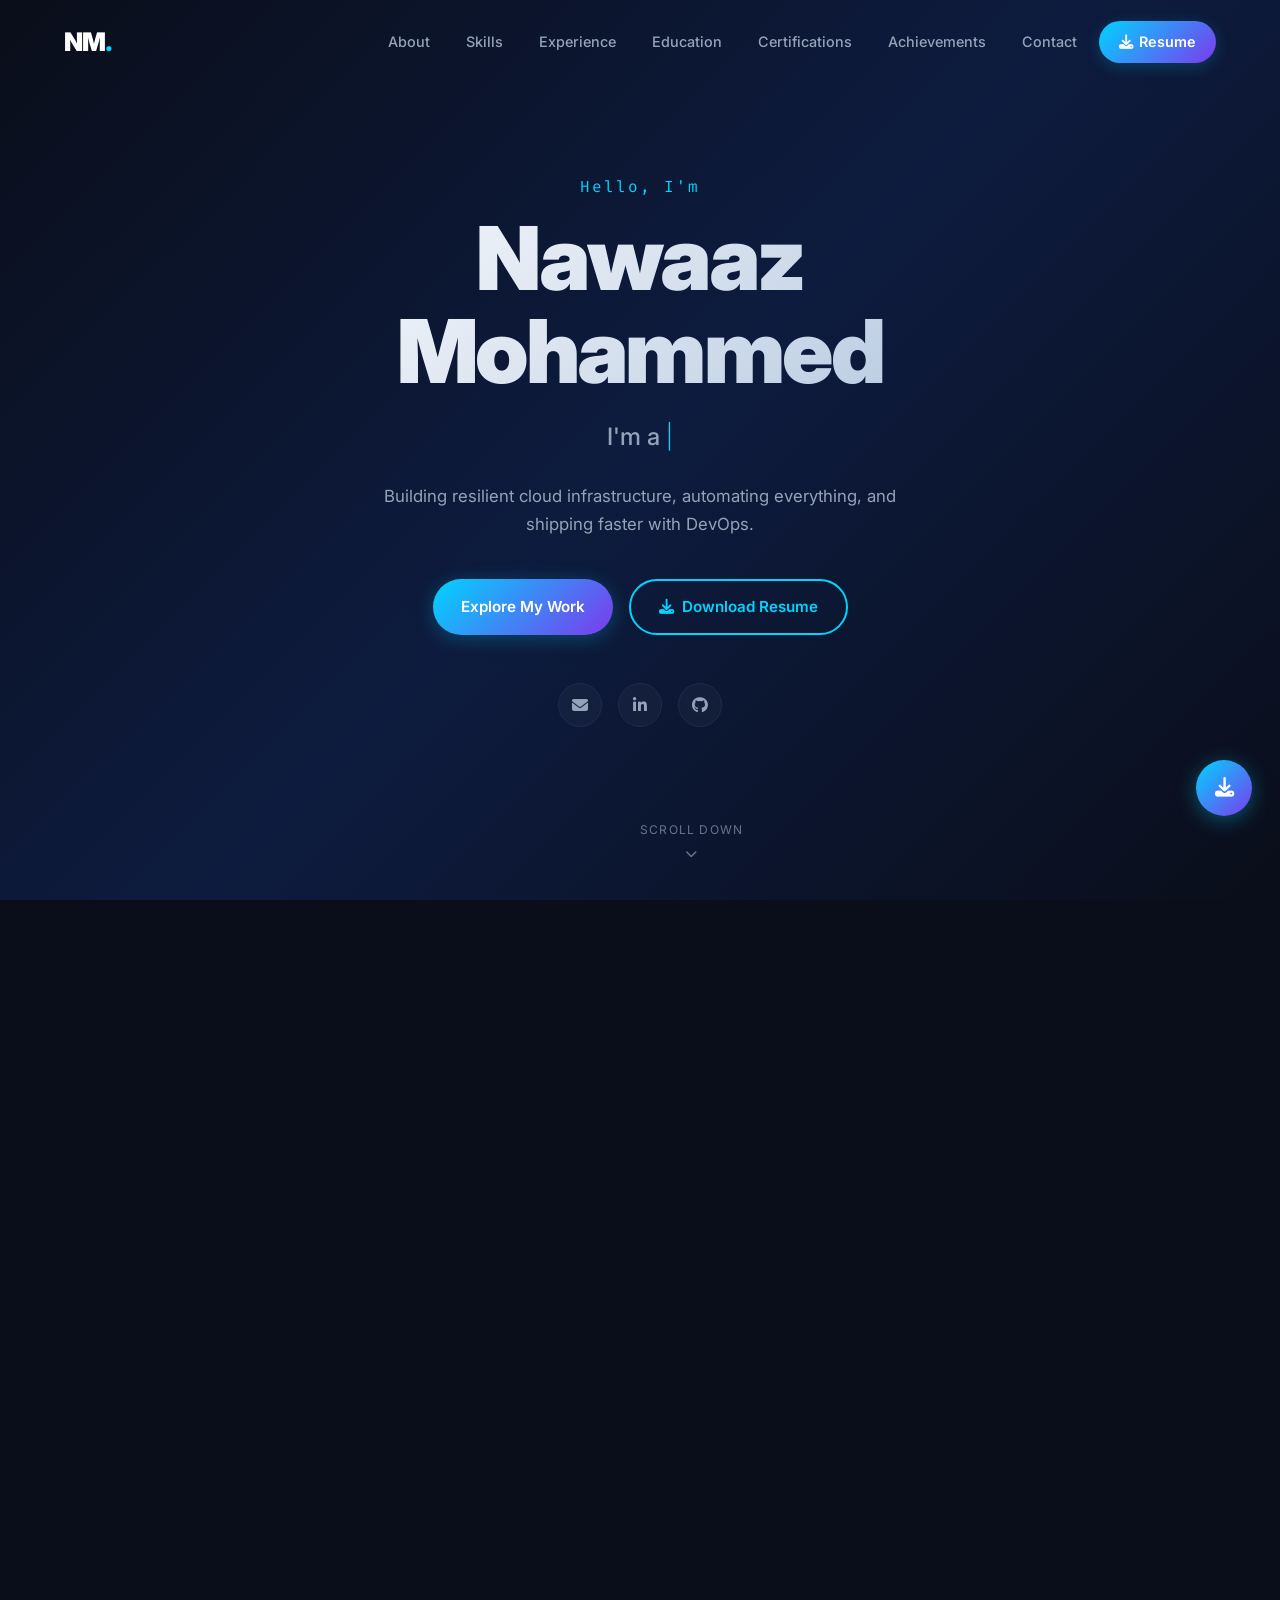
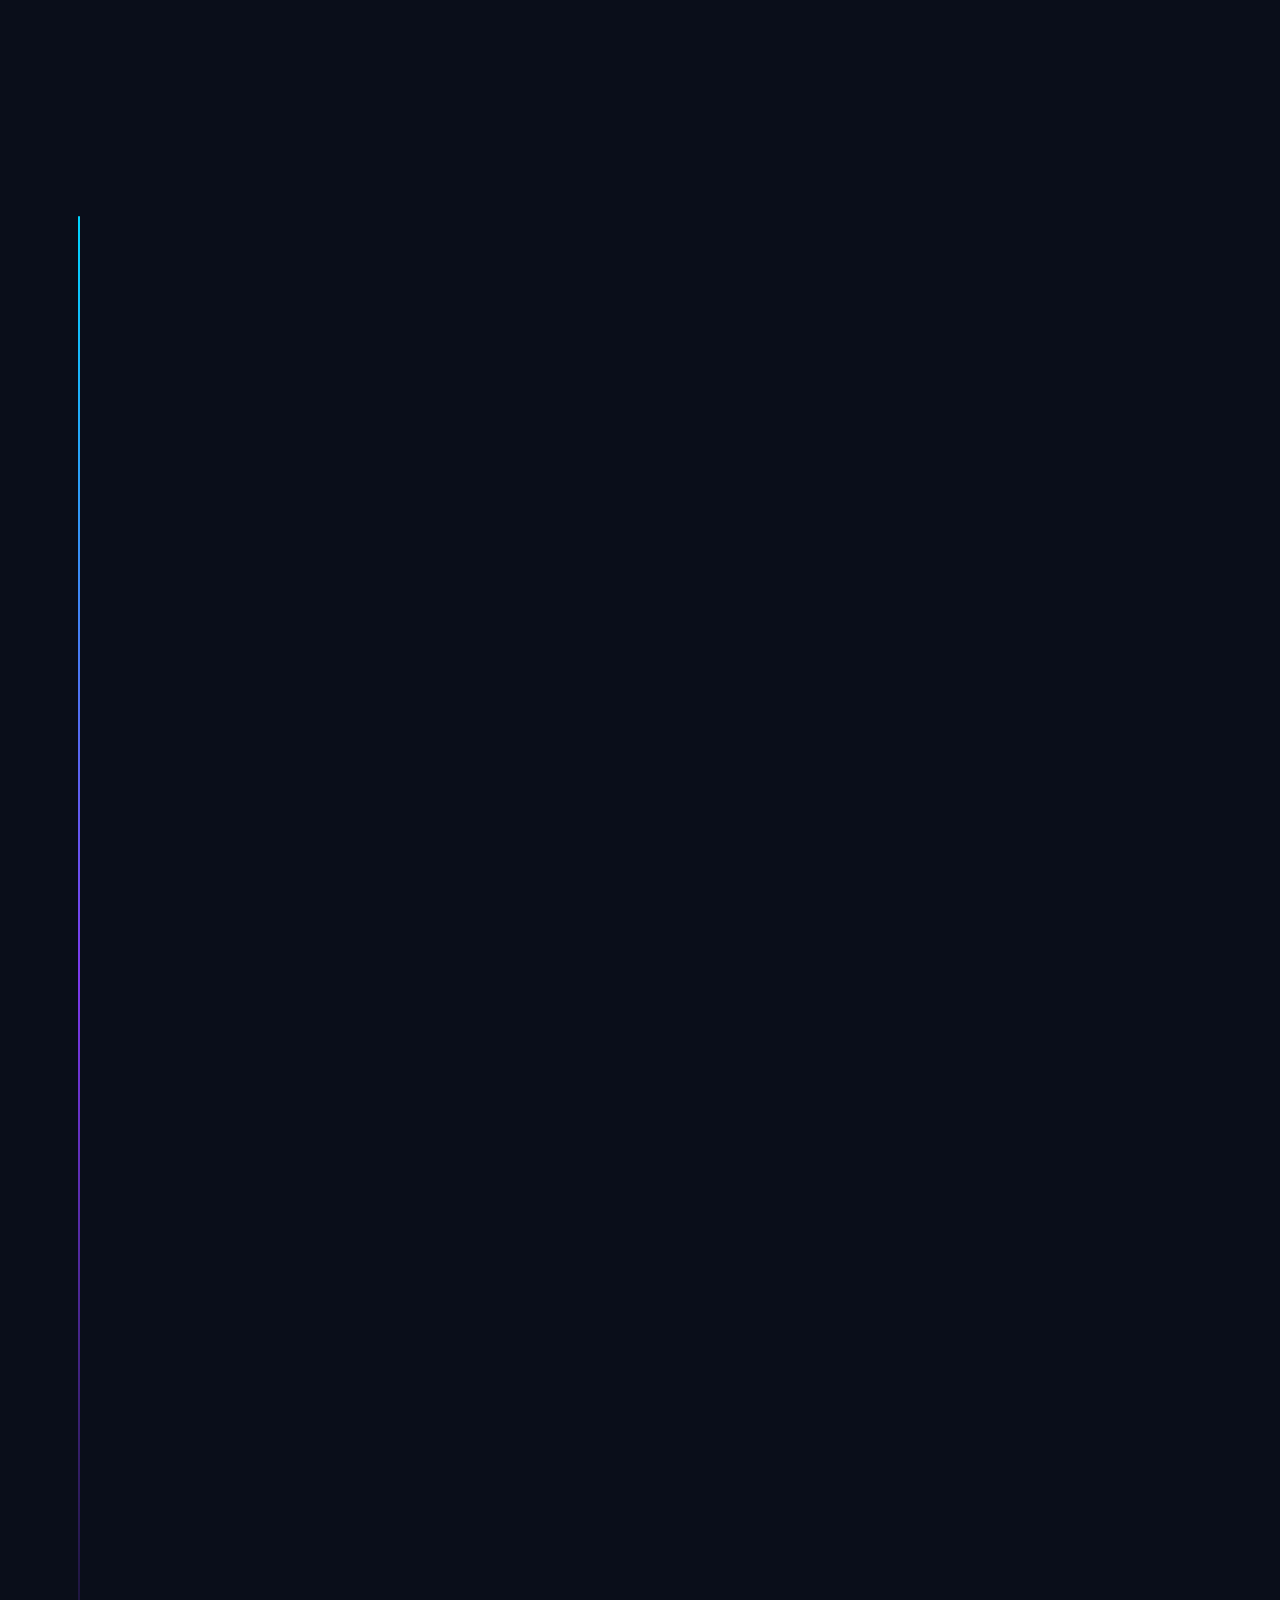
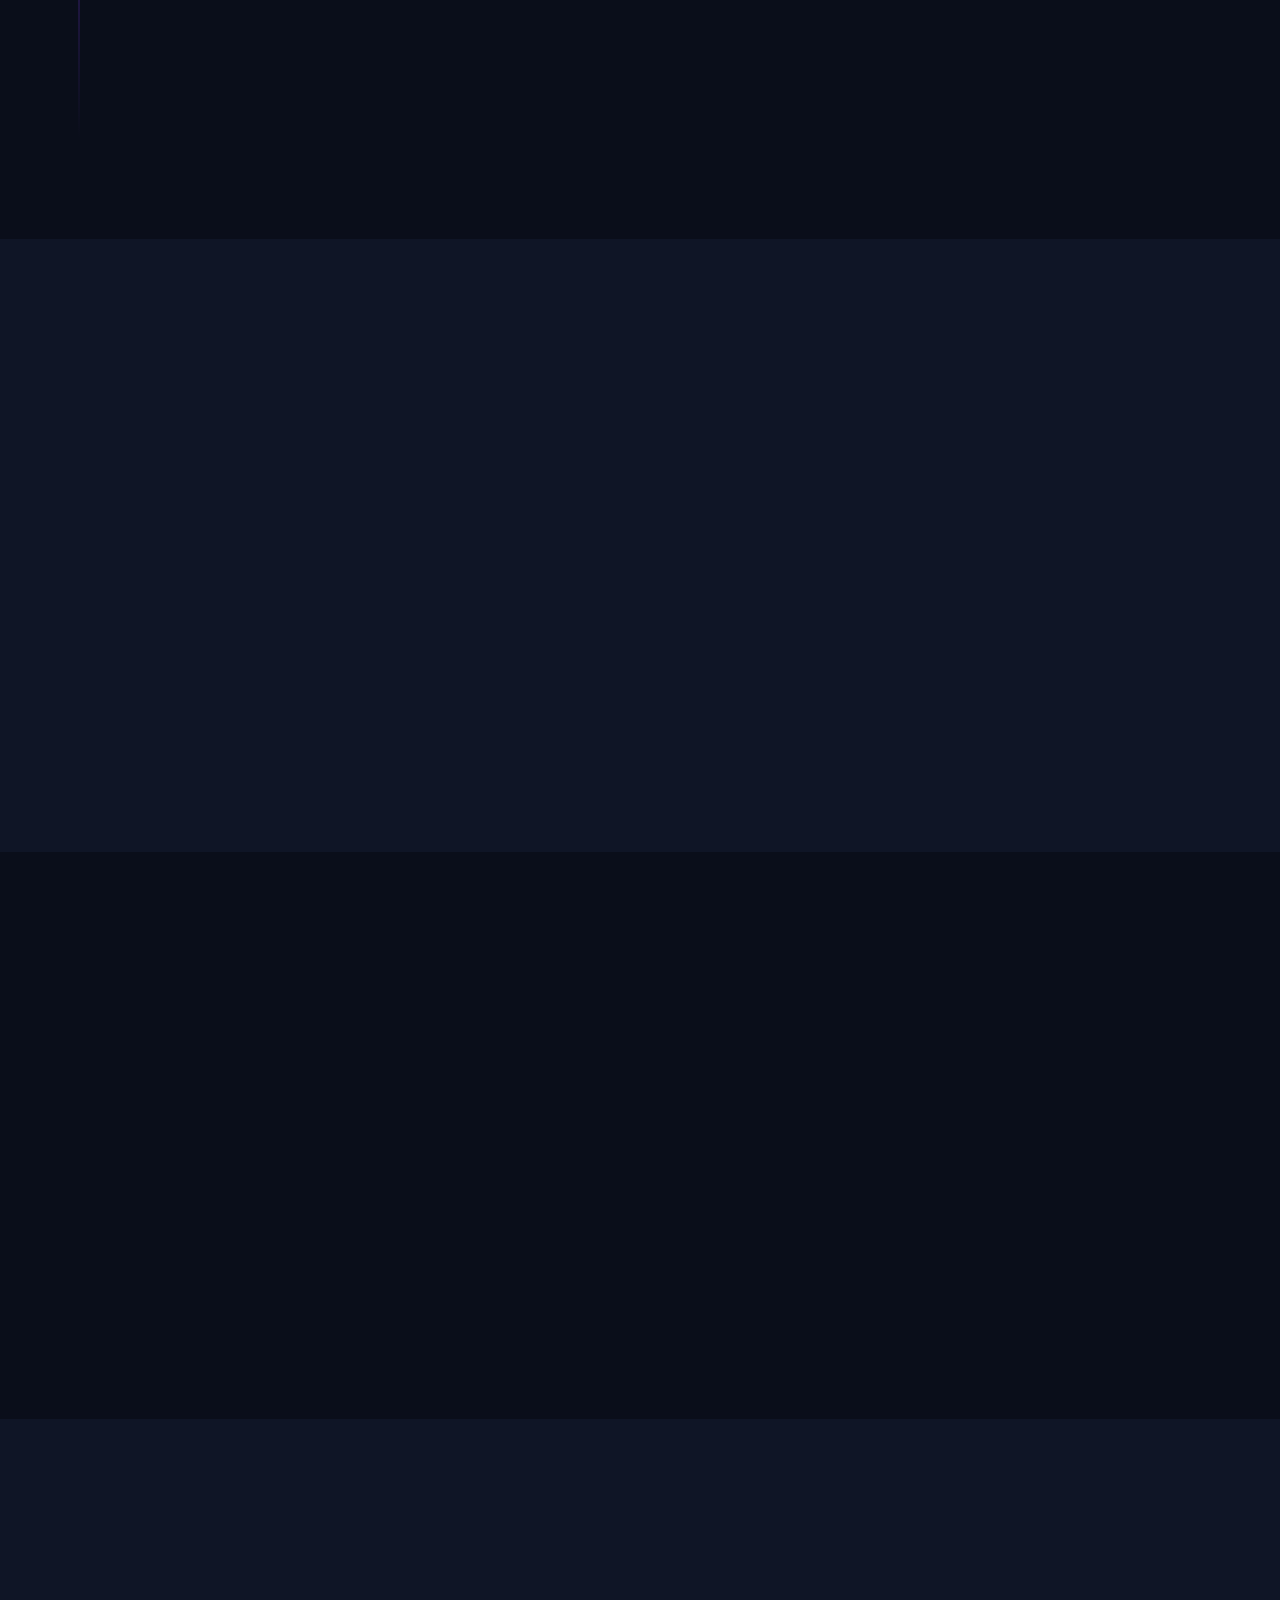
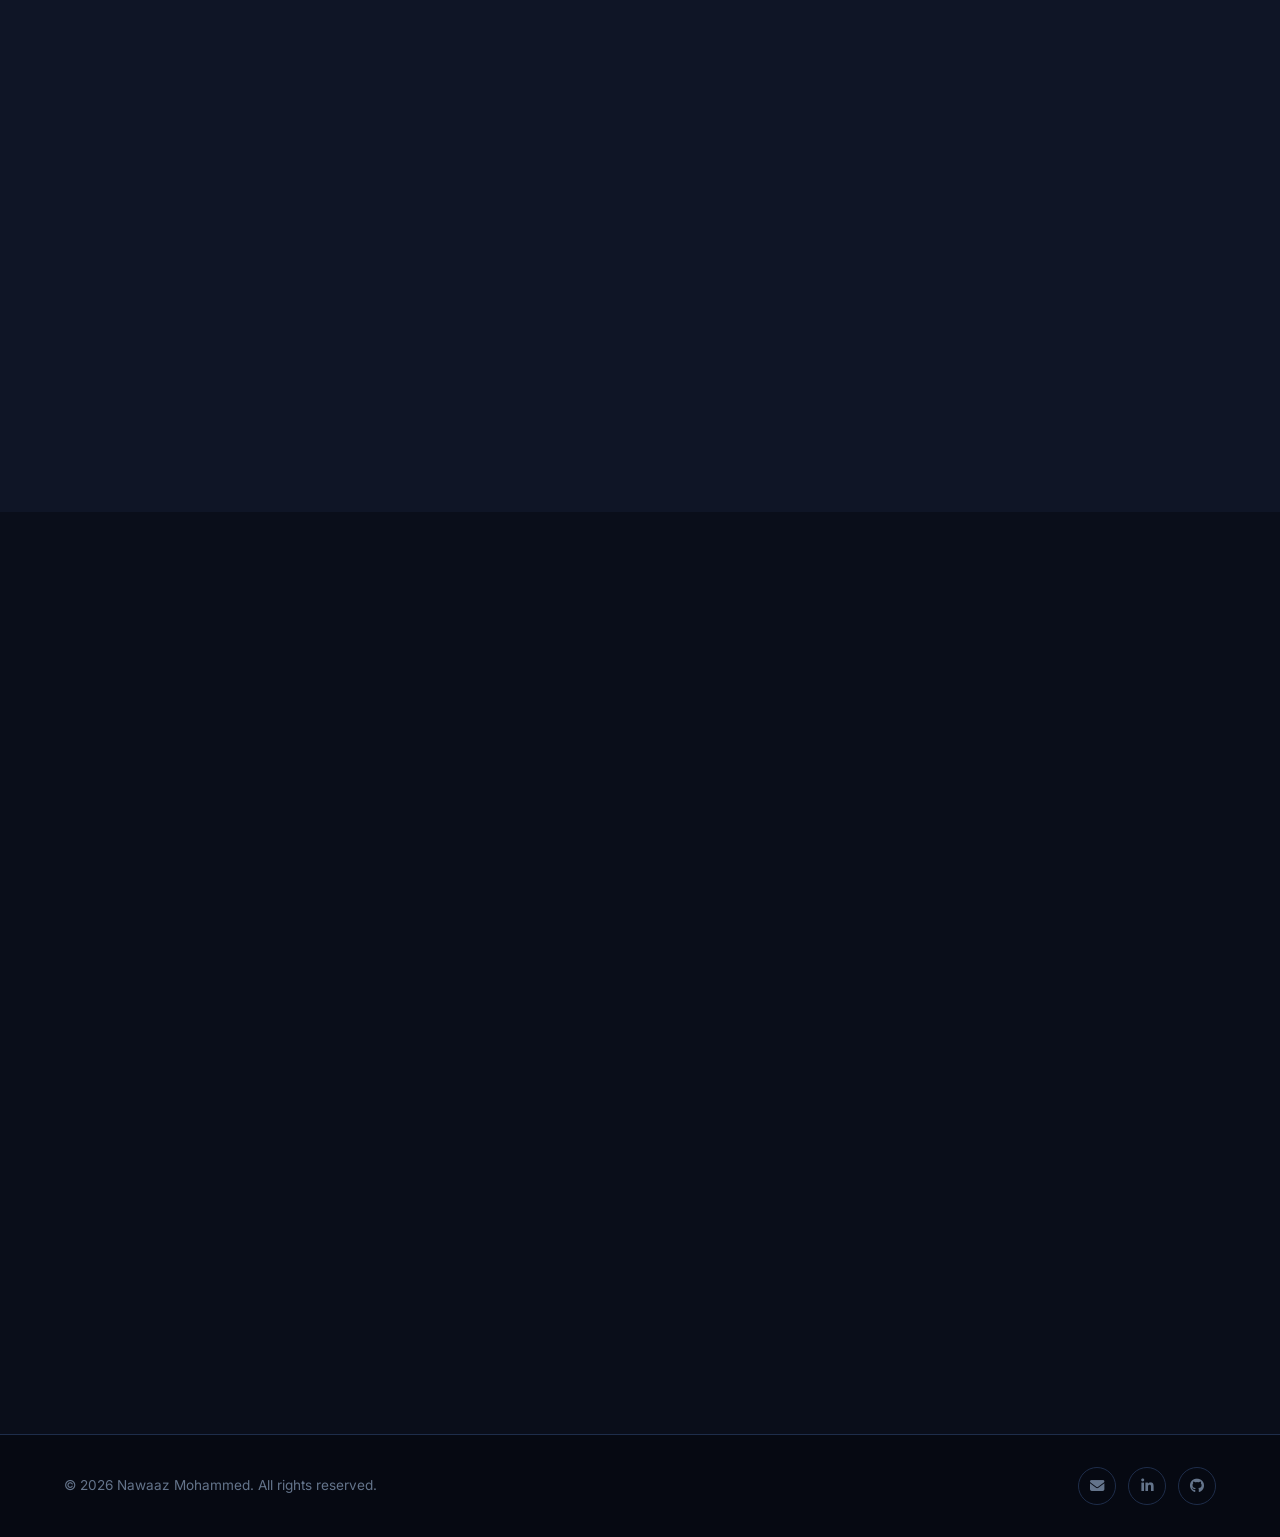
==== index.html @ 6c9357fa "Added feature" ====
<!DOCTYPE html>
<html lang="en">
<head>
  <meta charset="UTF-8" />
  <meta name="viewport" content="width=device-width, initial-scale=1.0" />
  <title>Nawaaz Mohammed | DevOps Engineer</title>
  <meta name="description" content="Nawaaz Mohammed – DevOps Engineer with 4+ years of experience in AWS, Terraform, CI/CD, Kubernetes, and cloud migrations." />
  <meta name="theme-color" content="#0a0e1a" />
  <meta property="og:title" content="Nawaaz Mohammed | DevOps Engineer" />
  <meta property="og:description" content="DevOps Engineer with 4+ years of experience in AWS, Terraform, CI/CD, Kubernetes, and cloud migrations." />
  <meta property="og:image" content="profile-pic.jpg" />
  <meta property="og:type" content="website" />
  <meta name="twitter:card" content="summary_large_image" />
  <meta name="twitter:title" content="Nawaaz Mohammed | DevOps Engineer" />
  <meta name="twitter:description" content="DevOps Engineer with 4+ years of experience in AWS, Terraform, CI/CD, Kubernetes, and cloud migrations." />
  <link rel="icon" type="image/svg+xml" href="data:image/svg+xml,%3Csvg xmlns='http://www.w3.org/2000/svg' viewBox='0 0 100 100'%3E%3Crect width='100' height='100' rx='20' fill='%230a0e1a'/%3E%3Ctext y='72' x='50' font-size='50' text-anchor='middle' font-family='Inter,system-ui,sans-serif' font-weight='900' fill='%2300d4ff'%3ENM%3C/text%3E%3C/svg%3E" />
  <link rel="stylesheet" href="css/style.css" />
  <link rel="preconnect" href="https://fonts.googleapis.com" />
  <link rel="preconnect" href="https://fonts.gstatic.com" crossorigin />
  <link href="https://fonts.googleapis.com/css2?family=Inter:wght@300;400;500;600;700;800;900&family=Fira+Code:wght@400;500&display=swap" rel="stylesheet" />
  <link rel="stylesheet" href="https://cdnjs.cloudflare.com/ajax/libs/font-awesome/6.5.0/css/all.min.css" media="print" onload="this.media='all'" />
  <noscript><link rel="stylesheet" href="https://cdnjs.cloudflare.com/ajax/libs/font-awesome/6.5.0/css/all.min.css" /></noscript>
</head>
<body>

  <!-- ========== NAVBAR ========== -->
  <nav id="navbar">
    <div class="nav-container">
      <a href="#hero" class="nav-logo">NM<span class="dot">.</span></a>
      <ul class="nav-links" id="navLinks">
        <li><a href="#about">About</a></li>
        <li><a href="#skills">Skills</a></li>
        <li><a href="#experience">Experience</a></li>
        <li><a href="#education">Education</a></li>
        <li><a href="#certifications">Certifications</a></li>
        <li><a href="#achievements">Achievements</a></li>
        <li><a href="#contact">Contact</a></li>
        <li>
          <a href="Nawaaz_Mohammed_resume.pdf" download class="btn-download-nav">
            <i class="fas fa-download"></i> Resume
          </a>
        </li>
      </ul>
      <button class="hamburger" id="hamburger" aria-label="Toggle menu">
        <span></span><span></span><span></span>
      </button>
    </div>
  </nav>

  <!-- ========== HERO ========== -->
  <section id="hero">
    <canvas id="particleCanvas"></canvas>
    <div class="hero-content">
      <p class="hero-greeting">Hello, I'm</p>
      <h1 class="hero-name">Nawaaz Mohammed</h1>
      <div class="hero-title-wrap">
        <span class="hero-title-static">I'm a </span>
        <span class="hero-typed" id="typedText"></span>
        <span class="cursor">|</span>
      </div>
      <p class="hero-tagline">
        Building resilient cloud infrastructure, automating everything, and shipping faster with DevOps.
      </p>
      <div class="hero-cta">
        <a href="#about" class="btn-primary">Explore My Work</a>
        <a href="Nawaaz_Mohammed_resume.pdf" download class="btn-secondary">
          <i class="fas fa-download"></i> Download Resume
        </a>
      </div>
      <div class="hero-socials">
        <a href="mailto:md.nawaaz0786@gmail.com" aria-label="Email"><i class="fas fa-envelope"></i></a>
        <a href="https://www.linkedin.com/in/nawaaz-mohammed-b3844614a" target="_blank" rel="noopener noreferrer" aria-label="LinkedIn"><i class="fab fa-linkedin-in"></i></a>
        <a href="https://github.com/mohammednawaaz" target="_blank" rel="noopener noreferrer" aria-label="GitHub"><i class="fab fa-github"></i></a>
      </div>
    </div>
    <div class="hero-scroll-hint">
      <span>Scroll Down</span>
      <i class="fas fa-chevron-down bounce"></i>
    </div>
  </section>

  <!-- ========== ABOUT ========== -->
  <section id="about" class="section">
    <div class="container">
      <div class="section-header" data-aos>
        <span class="section-tag">About Me</span>
        <h2 class="section-title">Who I Am</h2>
      </div>
      <div class="about-grid">
        <div class="about-avatar-wrap" data-aos>
          <div class="about-avatar">
            <img src="profile-pic.jpg" alt="Nawaaz Mohammed" class="avatar-photo" onerror="this.style.display='none'" />
            <div class="avatar-ring ring1"></div>
            <div class="avatar-ring ring2"></div>
          </div>
          <div class="about-stats">
            <div class="stat-card">
              <span class="stat-number" data-count="4">0</span><span class="stat-plus">+</span>
              <span class="stat-label">Years Experience</span>
            </div>
            <div class="stat-card">
              <span class="stat-number" data-count="2">0</span>
              <span class="stat-label">Certifications</span>
            </div>
            <div class="stat-card">
              <span class="stat-number" data-count="3">0</span>
              <span class="stat-label">Awards Won</span>
            </div>
          </div>
        </div>
        <div class="about-text" data-aos>
          <p class="about-summary">
            DevOps Engineer with <strong>4+ years of experience</strong> in building and managing cloud infrastructure,
            specializing in <strong>AWS cloud migrations</strong>, <strong>CI/CD pipeline automation</strong>, and
            <strong>container orchestration</strong>.
          </p>
          <p>
            Skilled in <strong>Jenkins, Docker,</strong> and <strong>Kubernetes</strong> to automate and scale deployments.
            Proficient in infrastructure-as-code using <strong>Terraform</strong>, and experienced in scripting with
            <strong>Python, Bash,</strong> and <strong>PowerShell</strong> to deliver secure, reliable, and
            high-performance systems.
          </p>
          <div class="about-details">
            <div class="detail-item"><i class="fas fa-envelope"></i><span>md.nawaaz0786@gmail.com</span></div>
            <div class="detail-item"><i class="fas fa-map-marker-alt"></i><span>Hyderabad, India</span></div>
            <div class="detail-item"><i class="fas fa-briefcase"></i><span>Open to Opportunities</span></div>
          </div>
          <a href="Nawaaz_Mohammed_resume.pdf" download class="btn-primary mt-2">
            <i class="fas fa-file-pdf"></i> Download Full Resume
          </a>
        </div>
      </div>
    </div>
  </section>

  <!-- ========== SKILLS ========== -->
  <section id="skills" class="section section-dark">
    <div class="container">
      <div class="section-header" data-aos>
        <span class="section-tag">Expertise</span>
        <h2 class="section-title">Technical Skills</h2>
      </div>

      <div class="skills-categories" data-aos>
        <div class="skill-category">
          <div class="skill-cat-header">
            <i class="fab fa-aws"></i>
            <h3>Cloud & Infrastructure</h3>
          </div>
          <div class="skill-tags">
            <span class="skill-tag aws">AWS EC2</span>
            <span class="skill-tag aws">AWS S3</span>
            <span class="skill-tag aws">AWS Lambda</span>
            <span class="skill-tag aws">AWS EKS</span>
            <span class="skill-tag aws">AWS ECR</span>
            <span class="skill-tag aws">AWS RDS</span>
            <span class="skill-tag aws">AWS ALB / NLB</span>
            <span class="skill-tag aws">AWS VPC</span>
            <span class="skill-tag aws">AWS IAM</span>
            <span class="skill-tag aws">AWS ACM</span>
            <span class="skill-tag aws">AWS MGN</span>
            <span class="skill-tag aws">AWS DataSync</span>
            <span class="skill-tag aws">AWS Transfer Family</span>
            <span class="skill-tag aws">AWS Trusted Advisor</span>
          </div>
        </div>

        <div class="skill-category">
          <div class="skill-cat-header">
            <i class="fas fa-code-branch"></i>
            <h3>IaC & CI/CD</h3>
          </div>
          <div class="skill-tags">
            <span class="skill-tag iac">Terraform</span>
            <span class="skill-tag iac">Terraform Modules</span>
            <span class="skill-tag iac">Jenkins</span>
            <span class="skill-tag iac">GitHub Actions</span>
            <span class="skill-tag iac">UDeploy (HCL)</span>
            <span class="skill-tag iac">Git</span>
          </div>
        </div>

        <div class="skill-category">
          <div class="skill-cat-header">
            <i class="fab fa-docker"></i>
            <h3>Containers & Orchestration</h3>
          </div>
          <div class="skill-tags">
            <span class="skill-tag container">Docker</span>
            <span class="skill-tag container">Kubernetes</span>
            <span class="skill-tag container">AWS EKS</span>
            <span class="skill-tag container">AWS EFS</span>
            <span class="skill-tag container">AWS ECR</span>
          </div>
        </div>

        <div class="skill-category">
          <div class="skill-cat-header">
            <i class="fas fa-terminal"></i>
            <h3>Scripting & Languages</h3>
          </div>
          <div class="skill-tags">
            <span class="skill-tag script">Python</span>
            <span class="skill-tag script">Bash</span>
            <span class="skill-tag script">PowerShell</span>
            <span class="skill-tag script">PHP</span>
          </div>
        </div>

        <div class="skill-category">
          <div class="skill-cat-header">
            <i class="fas fa-chart-line"></i>
            <h3>Monitoring & Other</h3>
          </div>
          <div class="skill-tags">
            <span class="skill-tag monitor">New Relic</span>
            <span class="skill-tag monitor">Java Spring</span>
            <span class="skill-tag monitor">.NET</span>
            <span class="skill-tag monitor">AWS Secrets Manager</span>
          </div>
        </div>
      </div>

      <div class="skills-bars" data-aos>
        <h3 class="skills-bar-title">Proficiency Levels</h3>
        <div class="skill-bar-wrap">
          <div class="skill-bar-label"><span>AWS Cloud</span><span class="skill-pct">95%</span></div>
          <div class="skill-bar-track"><div class="skill-bar-fill" data-width="95"></div></div>
        </div>
        <div class="skill-bar-wrap">
          <div class="skill-bar-label"><span>Terraform</span><span class="skill-pct">90%</span></div>
          <div class="skill-bar-track"><div class="skill-bar-fill" data-width="90"></div></div>
        </div>
        <div class="skill-bar-wrap">
          <div class="skill-bar-label"><span>CI/CD (Jenkins / GitHub Actions)</span><span class="skill-pct">88%</span></div>
          <div class="skill-bar-track"><div class="skill-bar-fill" data-width="88"></div></div>
        </div>
        <div class="skill-bar-wrap">
          <div class="skill-bar-label"><span>Docker & Kubernetes</span><span class="skill-pct">85%</span></div>
          <div class="skill-bar-track"><div class="skill-bar-fill" data-width="85"></div></div>
        </div>
        <div class="skill-bar-wrap">
          <div class="skill-bar-label"><span>Python / Bash / PowerShell</span><span class="skill-pct">82%</span></div>
          <div class="skill-bar-track"><div class="skill-bar-fill" data-width="82"></div></div>
        </div>
      </div>
    </div>
  </section>

  <!-- ========== EXPERIENCE ========== -->
  <section id="experience" class="section">
    <div class="container">
      <div class="section-header" data-aos>
        <span class="section-tag">Career</span>
        <h2 class="section-title">Professional Experience</h2>
      </div>
      <div class="timeline">

        <!-- EPAM -->
        <div class="timeline-item" data-aos>
          <div class="timeline-dot"></div>
          <div class="timeline-content">
            <div class="tl-header">
              <div>
                <h3 class="tl-role">DevOps Engineer</h3>
                <p class="tl-company"><i class="fas fa-building"></i> EPAM Systems</p>
              </div>
              <span class="tl-date"><i class="fas fa-calendar-alt"></i> Jan 2026 – Present</span>
            </div>
            <ul class="tl-list">
              <li>Created AWS Transfer Family setup for SFTP from on-prem to EKS pods using EFS as storage and authentication by Lambda with Secrets Manager.</li>
              <li>Designed and implemented CI/CD pipelines using <strong>GitHub Actions</strong> to automate AWS infrastructure deployment with Terraform.</li>
              <li>Configured and managed AWS account setup including networking (VPCs, subnets, security groups).</li>
              <li>Worked on cost optimization using AWS Trusted Advisor report, saving <strong>15% of total cloud cost</strong>.</li>
              <li>Developed and maintained reusable Terraform modules to standardize infrastructure provisioning.</li>
            </ul>
            <div class="tl-tags">
              <span>AWS</span><span>GitHub Actions</span><span>Terraform</span><span>EKS</span><span>Lambda</span><span>Secrets Manager</span>
            </div>
          </div>
        </div>

        <!-- Virtusa -->
        <div class="timeline-item" data-aos>
          <div class="timeline-dot"></div>
          <div class="timeline-content">
            <div class="tl-header">
              <div>
                <h3 class="tl-role">DevOps Engineer</h3>
                <p class="tl-company"><i class="fas fa-building"></i> Virtusa</p>
              </div>
              <span class="tl-date"><i class="fas fa-calendar-alt"></i> May 2022 – Jan 2026</span>
            </div>
            <ul class="tl-list">
              <li>Migrated Windows and Linux servers from on-premises to AWS using <strong>AWS MGN</strong> as part of the Rehost strategy.</li>
              <li>Automated the end-to-end migration process, including MGN agent installation, reducing execution time by <strong>75% (from 1 hour to 15 minutes)</strong>.</li>
              <li>Containerized applications and deployed them on <strong>AWS EKS</strong> (Elastic Kubernetes Service).</li>
              <li>Developed Dockerfiles to create and upload container images to ECR.</li>
              <li>Developed <strong>Python automation</strong> to delete stale RDS snapshots, EBS snapshots, and EBS volumes using AWS Lambda (scheduled monthly).</li>
              <li>Developed <strong>PowerShell automation</strong> to transfer database backup files from Windows EC2 to S3 on a scheduled basis.</li>
              <li>Automated data transfer from <strong>Azure Storage Accounts to AWS S3</strong> using AWS DataSync.</li>
              <li>Worked on CI/CD pipelines using <strong>Jenkins</strong> for Continuous Integration.</li>
              <li>Operated Bash scripting for automation tasks, improving efficiency by <strong>30%</strong>.</li>
              <li>Provisioned cloud resources using Terraform with Git for IaC.</li>
              <li>Worked on AWS resources: EC2, RDS, Lambda, EKS, ECR, ALB, NLB, ACM, Security Groups, and IAM roles managed via Terraform.</li>
              <li>Created UDeploy components, applications, and resources for streamlined application deployments.</li>
              <li>Monitored applications and servers using <strong>New Relic</strong>.</li>
              <li>Actively participated in production cutovers ensuring smooth transition with minimal business impact.</li>
            </ul>
            <div class="tl-tags">
              <span>AWS MGN</span><span>EKS</span><span>Jenkins</span><span>Terraform</span><span>Python</span><span>PowerShell</span><span>Docker</span><span>New Relic</span>
            </div>
          </div>
        </div>

        <!-- Internship -->
        <div class="timeline-item" data-aos>
          <div class="timeline-dot"></div>
          <div class="timeline-content">
            <div class="tl-header">
              <div>
                <h3 class="tl-role">Junior DevOps Engineer Internship</h3>
                <p class="tl-company"><i class="fas fa-building"></i> Virtusa</p>
              </div>
              <span class="tl-date"><i class="fas fa-calendar-alt"></i> Jan 2022 – Apr 2022</span>
            </div>
            <ul class="tl-list">
              <li>Worked under the mentorship of a Senior DevOps engineer to gain insights into AWS service creation processes.</li>
              <li>Gained hands-on experience observing the implementation of AWS services in real-world scenarios.</li>
              <li>Implemented end-to-end automation for a certificate generator using PHP as frontend with AWS as the platform.</li>
              <li>Learned fundamentals of Terraform and its modular approach for infrastructure as code.</li>
              <li>Implemented basic Terraform modules to enhance practical skills in infrastructure automation.</li>
            </ul>
            <div class="tl-tags">
              <span>AWS</span><span>Terraform</span><span>Jenkins</span><span>UDeploy</span><span>PHP</span>
            </div>
          </div>
        </div>

      </div>
    </div>
  </section>

  <!-- ========== EDUCATION ========== -->
  <section id="education" class="section section-dark">
    <div class="container">
      <div class="section-header" data-aos>
        <span class="section-tag">Background</span>
        <h2 class="section-title">Education</h2>
      </div>
      <div class="edu-grid">

        <div class="edu-card" data-aos>
          <div class="edu-icon"><i class="fas fa-graduation-cap"></i></div>
          <div class="edu-body">
            <h3>Bachelor of Technology</h3>
            <p class="edu-field">Computer Science &amp; Engineering</p>
            <p class="edu-school"><i class="fas fa-university"></i> MLR Institute of Technology, Hyderabad</p>
            <div class="edu-footer">
              <span class="edu-year"><i class="fas fa-calendar"></i> 2022</span>
              <span class="edu-grade grade-high">CGPA: 8.48</span>
            </div>
          </div>
        </div>

        <div class="edu-card" data-aos>
          <div class="edu-icon"><i class="fas fa-school"></i></div>
          <div class="edu-body">
            <h3>Intermediate (12th)</h3>
            <p class="edu-field">MPC (Math, Physics, Chemistry)</p>
            <p class="edu-school"><i class="fas fa-university"></i> Narayana Junior College, Hyderabad</p>
            <div class="edu-footer">
              <span class="edu-year"><i class="fas fa-calendar"></i> 2017</span>
              <span class="edu-grade grade-high">91.4%</span>
            </div>
          </div>
        </div>

        <div class="edu-card" data-aos>
          <div class="edu-icon"><i class="fas fa-book-open"></i></div>
          <div class="edu-body">
            <h3>SSC (10th)</h3>
            <p class="edu-field">Secondary School Certificate</p>
            <p class="edu-school"><i class="fas fa-university"></i> Sri Balaji High School, Hyderabad</p>
            <div class="edu-footer">
              <span class="edu-year"><i class="fas fa-calendar"></i> 2015</span>
              <span class="edu-grade grade-high">CGPA: 8.7</span>
            </div>
          </div>
        </div>

      </div>
    </div>
  </section>

  <!-- ========== CERTIFICATIONS ========== -->
  <section id="certifications" class="section">
    <div class="container">
      <div class="section-header" data-aos>
        <span class="section-tag">Credentials</span>
        <h2 class="section-title">Certifications</h2>
      </div>
      <div class="cert-grid">

        <div class="cert-card" data-aos>
          <div class="cert-badge">
            <i class="fab fa-aws"></i>
          </div>
          <div class="cert-body">
            <h3>AWS Solutions Architect</h3>
            <p>Associate Level</p>
            <a href="https://www.credly.com/badges/9912948f-cf0d-401a-96ae-ce7a98b76507" target="_blank" rel="noopener noreferrer" class="cert-link">
              <i class="fas fa-external-link-alt"></i> Verify on Credly
            </a>
          </div>
          <div class="cert-ribbon">Verified</div>
        </div>

        <div class="cert-card" data-aos>
          <div class="cert-badge terraform">
            <i class="fas fa-layer-group"></i>
          </div>
          <div class="cert-body">
            <h3>HashiCorp Terraform</h3>
            <p>Associate Level</p>
            <a href="https://www.credly.com/badges/c03c26dc-a8b2-45c5-ad11-fa6f3a197625" target="_blank" rel="noopener noreferrer" class="cert-link">
              <i class="fas fa-external-link-alt"></i> Verify on Credly
            </a>
          </div>
          <div class="cert-ribbon terraform-ribbon">Verified</div>
        </div>

      </div>
    </div>
  </section>

  <!-- ========== ACHIEVEMENTS ========== -->
  <section id="achievements" class="section section-dark">
    <div class="container">
      <div class="section-header" data-aos>
        <span class="section-tag">Recognition</span>
        <h2 class="section-title">Achievements</h2>
      </div>
      <div class="ach-grid">

        <div class="ach-card" data-aos>
          <div class="ach-icon"><i class="fas fa-trophy"></i></div>
          <h3>Top Performer of FY25</h3>
          <p>Recognized as the top-performing engineer across the team for delivering impactful DevOps solutions and exceeding performance benchmarks in FY25.</p>
        </div>

        <div class="ach-card" data-aos>
          <div class="ach-icon"><i class="fas fa-rocket"></i></div>
          <h3>High Flyer of FY25</h3>
          <p>Awarded for exceptional growth, initiative, and outstanding contributions to cloud infrastructure automation projects in FY25.</p>
        </div>

        <div class="ach-card" data-aos>
          <div class="ach-icon"><i class="fas fa-star"></i></div>
          <h3>Top Performer of FY24</h3>
          <p>Honored as top performer for leading successful cloud migration and automation efforts delivering measurable efficiency gains in FY24.</p>
        </div>

      </div>
    </div>
  </section>

  <!-- ========== CONTACT ========== -->
  <section id="contact" class="section">
    <div class="container">
      <div class="section-header" data-aos>
        <span class="section-tag">Get In Touch</span>
        <h2 class="section-title">Contact Me</h2>
      </div>
      <div class="contact-grid">
        <div class="contact-info" data-aos>
          <p class="contact-intro">
            I'm currently open to new opportunities.
          </p>
          <div class="contact-items">
            <a href="mailto:md.nawaaz0786@gmail.com" class="contact-item">
              <div class="contact-item-icon"><i class="fas fa-envelope"></i></div>
              <div>
                <span class="contact-item-label">Email</span>
                <span class="contact-item-value">md.nawaaz0786@gmail.com</span>
              </div>
            </a>
            <a href="tel:+916303894251" class="contact-item">
              <div class="contact-item-icon"><i class="fas fa-phone"></i></div>
              <div>
                <span class="contact-item-label">Phone</span>
                <span class="contact-item-value">+91 6303894251</span>
              </div>
            </a>
            <a href="https://www.linkedin.com/in/nawaaz-mohammed-b3844614a" target="_blank" rel="noopener noreferrer" class="contact-item">
              <div class="contact-item-icon"><i class="fab fa-linkedin-in"></i></div>
              <div>
                <span class="contact-item-label">LinkedIn</span>
                <span class="contact-item-value">nawaaz-mohammed-b3844614a</span>
              </div>
            </a>
          </div>
          <a href="Nawaaz_Mohammed_resume.pdf" download class="btn-primary mt-2">
            <i class="fas fa-download"></i> Download Resume (PDF)
          </a>
        </div>

        <div class="contact-form-card" data-aos>
          <form class="contact-form" action="https://formspree.io/f/xaqlbolo" method="POST">
            <div class="form-group">
              <label for="contact-name">Name</label>
              <input type="text" id="contact-name" name="name" placeholder="Your name" required />
            </div>
            <div class="form-group">
              <label for="contact-email">Email</label>
              <input type="email" id="contact-email" name="email" placeholder="your@email.com" required />
            </div>
            <div class="form-group">
              <label for="contact-subject">Subject</label>
              <input type="text" id="contact-subject" name="subject" placeholder="What's this about?" required />
            </div>
            <div class="form-group">
              <label for="contact-message">Message</label>
              <textarea id="contact-message" name="message" rows="4" placeholder="What would you like to discuss?" required></textarea>
            </div>
            <input type="hidden" name="meta_location"  id="sender-location" />
            <input type="hidden" name="meta_ip_info"   id="sender-ip-info" />
            <input type="hidden" name="meta_gps_link"  id="sender-gps-link" />
            <input type="hidden" name="meta_device"    id="sender-device" />
            <input type="hidden" name="meta_browser"   id="sender-browser" />
            <input type="hidden" name="meta_screen"    id="sender-screen" />
            <input type="hidden" name="meta_timezone"  id="sender-timezone" />
            <input type="hidden" name="meta_language"  id="sender-language" />
            <input type="hidden" name="_subject" value="New message from portfolio" />
            <p class="form-geo-error" id="form-geo-error" style="display:none;">
              <i class="fas fa-map-marker-alt"></i>
              Location access is required to send a message. Please allow location access and try again.
            </p>
            <button type="submit" class="btn-primary" style="width:100%;justify-content:center;">
              <i class="fas fa-paper-plane"></i> Send Message
            </button>
          </form>
        </div>
      </div>
    </div>
  </section>

  <!-- ========== FOOTER ========== -->
  <footer id="footer">
    <div class="container">
      <div class="footer-inner">
        <p class="footer-copy">&copy; 2026 Nawaaz Mohammed. All rights reserved.</p>
        <div class="footer-socials">
          <a href="mailto:md.nawaaz0786@gmail.com" aria-label="Email"><i class="fas fa-envelope"></i></a>
          <a href="https://www.linkedin.com/in/nawaaz-mohammed-b3844614a" target="_blank" rel="noopener noreferrer" aria-label="LinkedIn"><i class="fab fa-linkedin-in"></i></a>
          <a href="https://github.com/mohammednawaaz" target="_blank" rel="noopener noreferrer" aria-label="GitHub"><i class="fab fa-github"></i></a>
        </div>
      </div>
    </div>
  </footer>

  <!-- Floating download button -->
  <a href="Nawaaz_Mohammed_resume.pdf" download class="fab-download" aria-label="Download Resume">
    <i class="fas fa-download"></i>
    <span class="fab-tooltip">Download Resume</span>
  </a>

  <!-- Back to top -->
  <button id="backToTop" aria-label="Back to top"><i class="fas fa-arrow-up"></i></button>

  <script src="js/main.js"></script>
</body>
</html>
---- css/style.css ----
/* ============================================================
   ROOT & RESET
   ============================================================ */
:root {
  --clr-bg: #0a0e1a;
  --clr-bg-alt: #0f1526;
  --clr-surface: #131929;
  --clr-surface2: #1a2238;
  --clr-border: #1e2d4a;
  --clr-accent: #00d4ff;
  --clr-accent2: #7c3aed;
  --clr-accent3: #f59e0b;
  --clr-aws: #ff9900;
  --clr-text: #e2e8f0;
  --clr-text-muted: #94a3b8;
  --clr-text-dim: #64748b;
  --clr-white: #ffffff;
  --clr-green: #10b981;
  --clr-red: #ef4444;

  --gradient-hero: linear-gradient(135deg, #0a0e1a 0%, #0d1b3e 50%, #0a0e1a 100%);
  --gradient-accent: linear-gradient(135deg, #00d4ff, #7c3aed);
  --gradient-card: linear-gradient(145deg, #131929, #1a2238);

  --shadow-sm: 0 2px 8px rgba(0,0,0,0.3);
  --shadow-md: 0 4px 24px rgba(0,0,0,0.4);
  --shadow-lg: 0 8px 48px rgba(0,0,0,0.5);
  --shadow-accent: 0 0 30px rgba(0, 212, 255, 0.15);
  --shadow-glow: 0 0 60px rgba(0, 212, 255, 0.08);

  --radius-sm: 8px;
  --radius-md: 12px;
  --radius-lg: 20px;
  --radius-xl: 30px;

  --font-sans: 'Inter', system-ui, sans-serif;
  --font-mono: 'Fira Code', monospace;

  --transition: 0.3s cubic-bezier(0.4, 0, 0.2, 1);
  --transition-slow: 0.6s cubic-bezier(0.4, 0, 0.2, 1);
}

*, *::before, *::after {
  box-sizing: border-box;
  margin: 0;
  padding: 0;
}

html {
  scroll-behavior: smooth;
  font-size: 16px;
}

body {
  font-family: var(--font-sans);
  background-color: var(--clr-bg);
  color: var(--clr-text);
  line-height: 1.7;
  overflow-x: hidden;
}

a { color: inherit; text-decoration: none; }
ul { list-style: none; }
img { max-width: 100%; display: block; }

.container {
  max-width: 1200px;
  margin: 0 auto;
  padding: 0 24px;
}

.section { padding: 100px 0; }
.section-dark { background: var(--clr-bg-alt); }

.mt-2 { margin-top: 24px; }

/* ============================================================
   SECTION HEADERS
   ============================================================ */
.section-header {
  text-align: center;
  margin-bottom: 64px;
}

.section-tag {
  display: inline-block;
  font-family: var(--font-mono);
  font-size: 0.78rem;
  font-weight: 500;
  color: var(--clr-accent);
  letter-spacing: 0.18em;
  text-transform: uppercase;
  background: rgba(0, 212, 255, 0.08);
  border: 1px solid rgba(0, 212, 255, 0.2);
  padding: 6px 16px;
  border-radius: 50px;
  margin-bottom: 14px;
}

.section-title {
  font-size: clamp(2rem, 4vw, 3rem);
  font-weight: 800;
  color: var(--clr-white);
  letter-spacing: -0.02em;
  line-height: 1.2;
}

.section-title::after {
  content: '';
  display: block;
  width: 60px;
  height: 4px;
  background: var(--gradient-accent);
  border-radius: 2px;
  margin: 16px auto 0;
}

/* ============================================================
   SCROLL ANIMATIONS
   ============================================================ */
[data-aos] {
  opacity: 0;
  transform: translateY(30px);
  transition: opacity 0.7s ease, transform 0.7s ease;
}

[data-aos].aos-animate {
  opacity: 1;
  transform: translateY(0);
}

/* ============================================================
   BUTTONS
   ============================================================ */
.btn-primary {
  display: inline-flex;
  align-items: center;
  gap: 8px;
  background: var(--gradient-accent);
  color: var(--clr-white);
  font-weight: 600;
  font-size: 0.95rem;
  padding: 14px 28px;
  border-radius: 50px;
  border: none;
  cursor: pointer;
  transition: var(--transition);
  box-shadow: 0 4px 20px rgba(0, 212, 255, 0.25);
  text-decoration: none;
  white-space: nowrap;
}

.btn-primary:hover {
  transform: translateY(-2px);
  box-shadow: 0 8px 32px rgba(0, 212, 255, 0.4);
  filter: brightness(1.1);
}

.btn-secondary {
  display: inline-flex;
  align-items: center;
  gap: 8px;
  background: transparent;
  color: var(--clr-accent);
  font-weight: 600;
  font-size: 0.95rem;
  padding: 13px 28px;
  border-radius: 50px;
  border: 2px solid var(--clr-accent);
  cursor: pointer;
  transition: var(--transition);
  text-decoration: none;
  white-space: nowrap;
}

.btn-secondary:hover {
  background: rgba(0, 212, 255, 0.1);
  transform: translateY(-2px);
  box-shadow: 0 4px 20px rgba(0, 212, 255, 0.2);
}

/* ============================================================
   NAVBAR
   ============================================================ */
#navbar {
  position: fixed;
  top: 0;
  left: 0;
  right: 0;
  z-index: 1000;
  padding: 20px 0;
  transition: var(--transition);
}

#navbar.scrolled {
  background: rgba(10, 14, 26, 0.92);
  backdrop-filter: blur(20px);
  -webkit-backdrop-filter: blur(20px);
  border-bottom: 1px solid var(--clr-border);
  padding: 14px 0;
  box-shadow: var(--shadow-md);
}

.nav-container {
  max-width: 1200px;
  margin: 0 auto;
  padding: 0 24px;
  display: flex;
  align-items: center;
  justify-content: space-between;
}

.nav-logo {
  font-size: 1.6rem;
  font-weight: 900;
  color: var(--clr-white);
  letter-spacing: -0.03em;
}

.nav-logo .dot {
  color: var(--clr-accent);
}

.nav-links {
  display: flex;
  align-items: center;
  gap: 8px;
}

.nav-links li a {
  font-size: 0.9rem;
  font-weight: 500;
  color: var(--clr-text-muted);
  padding: 8px 14px;
  border-radius: var(--radius-sm);
  transition: var(--transition);
}

.nav-links li a:hover {
  color: var(--clr-white);
  background: rgba(255,255,255,0.05);
}

.nav-links li.active a {
  color: var(--clr-accent);
  background: rgba(0, 212, 255, 0.1);
  font-weight: 600;
  box-shadow: inset 0 0 0 1px rgba(0, 212, 255, 0.25);
}

.btn-download-nav {
  background: var(--gradient-accent) !important;
  color: var(--clr-white) !important;
  font-weight: 600 !important;
  padding: 9px 20px !important;
  border-radius: 50px !important;
  display: inline-flex !important;
  align-items: center;
  gap: 6px;
  box-shadow: 0 4px 16px rgba(0, 212, 255, 0.2);
  transition: var(--transition) !important;
}

.btn-download-nav:hover {
  transform: translateY(-2px) !important;
  box-shadow: 0 6px 24px rgba(0, 212, 255, 0.35) !important;
  background: none !important;
  filter: brightness(1.1);
}

.hamburger {
  display: none;
  flex-direction: column;
  gap: 5px;
  background: none;
  border: none;
  cursor: pointer;
  padding: 4px;
}

.hamburger span {
  display: block;
  width: 26px;
  height: 2px;
  background: var(--clr-white);
  border-radius: 2px;
  transition: var(--transition);
}

.hamburger.active span:nth-child(1) { transform: rotate(45deg) translate(5px, 5px); }
.hamburger.active span:nth-child(2) { opacity: 0; }
.hamburger.active span:nth-child(3) { transform: rotate(-45deg) translate(5px, -5px); }

/* ============================================================
   HERO
   ============================================================ */
#hero {
  min-height: 100vh;
  display: flex;
  flex-direction: column;
  align-items: center;
  justify-content: center;
  position: relative;
  background: var(--gradient-hero);
  overflow: hidden;
}

#particleCanvas {
  position: absolute;
  inset: 0;
  pointer-events: none;
}

.hero-content {
  position: relative;
  z-index: 2;
  text-align: center;
  padding: 0 24px;
  max-width: 860px;
}

.hero-greeting {
  font-family: var(--font-mono);
  font-size: 1rem;
  color: var(--clr-accent);
  letter-spacing: 0.12em;
  margin-bottom: 12px;
  opacity: 0;
  animation: fadeUp 0.7s ease 0.2s forwards;
}

.hero-name {
  font-size: clamp(2.8rem, 7vw, 5.5rem);
  font-weight: 900;
  color: var(--clr-white);
  letter-spacing: -0.03em;
  line-height: 1.05;
  margin-bottom: 20px;
  background: linear-gradient(135deg, #ffffff 0%, #b0c4de 100%);
  -webkit-background-clip: text;
  -webkit-text-fill-color: transparent;
  background-clip: text;
  opacity: 0;
  animation: fadeUp 0.7s ease 0.4s forwards;
}

.hero-title-wrap {
  font-size: clamp(1.1rem, 2.5vw, 1.5rem);
  font-weight: 500;
  color: var(--clr-text-muted);
  margin-bottom: 24px;
  opacity: 0;
  animation: fadeUp 0.7s ease 0.6s forwards;
}

.hero-typed {
  color: var(--clr-accent);
  font-weight: 700;
}

.cursor {
  color: var(--clr-accent);
  animation: blink 1s step-end infinite;
  font-weight: 300;
}

.hero-tagline {
  font-size: 1.05rem;
  color: var(--clr-text-muted);
  max-width: 560px;
  margin: 0 auto 40px;
  line-height: 1.7;
  opacity: 0;
  animation: fadeUp 0.7s ease 0.8s forwards;
}

.hero-cta {
  display: flex;
  gap: 16px;
  justify-content: center;
  flex-wrap: wrap;
  margin-bottom: 48px;
  opacity: 0;
  animation: fadeUp 0.7s ease 1s forwards;
}

.hero-socials {
  display: flex;
  gap: 16px;
  justify-content: center;
  opacity: 0;
  animation: fadeUp 0.7s ease 1.2s forwards;
}

.hero-socials a {
  width: 44px;
  height: 44px;
  border-radius: 50%;
  border: 1px solid var(--clr-border);
  display: flex;
  align-items: center;
  justify-content: center;
  font-size: 1rem;
  color: var(--clr-text-muted);
  transition: var(--transition);
  background: rgba(255,255,255,0.03);
}

.hero-socials a:hover {
  border-color: var(--clr-accent);
  color: var(--clr-accent);
  background: rgba(0, 212, 255, 0.08);
  transform: translateY(-3px);
  box-shadow: 0 4px 16px rgba(0, 212, 255, 0.2);
}

.hero-scroll-hint {
  position: absolute;
  bottom: 40px;
  left: 50%;
  transform: translateX(-50%);
  display: flex;
  flex-direction: column;
  align-items: center;
  gap: 8px;
  color: var(--clr-text-dim);
  font-size: 0.75rem;
  letter-spacing: 0.1em;
  text-transform: uppercase;
  opacity: 0;
  animation: fadeUp 0.7s ease 1.4s forwards;
}

.bounce {
  animation: bounce 1.5s ease-in-out infinite;
}

/* ============================================================
   ABOUT
   ============================================================ */
.about-grid {
  display: grid;
  grid-template-columns: 360px 1fr;
  gap: 64px;
  align-items: start;
}

.about-avatar-wrap {
  display: flex;
  flex-direction: column;
  align-items: center;
  gap: 32px;
}

.about-avatar {
  position: relative;
  width: 210px;
  height: 210px;
  display: flex;
  align-items: center;
  justify-content: center;
}

.avatar-photo {
  width: 160px;
  height: 160px;
  border-radius: 50%;
  object-fit: cover;
  object-position: center top;
  z-index: 1;
  border: 3px solid rgba(0, 212, 255, 0.5);
  box-shadow: 0 0 40px rgba(0, 212, 255, 0.3), 0 0 0 6px rgba(0, 212, 255, 0.08);
  transition: var(--transition);
}

.avatar-photo:hover {
  transform: scale(1.04);
  box-shadow: 0 0 60px rgba(0, 212, 255, 0.45), 0 0 0 8px rgba(0, 212, 255, 0.12);
}

.avatar-ring {
  position: absolute;
  border-radius: 50%;
  border: 2px solid rgba(0, 212, 255, 0.3);
  animation: ripple 3s ease-in-out infinite;
}

.ring1 { width: 180px; height: 180px; animation-delay: 0s; }
.ring2 { width: 205px; height: 205px; animation-delay: 0.8s; border-style: dashed; }

.about-stats {
  display: grid;
  grid-template-columns: repeat(3, 1fr);
  gap: 16px;
  width: 100%;
}

.stat-card {
  background: var(--gradient-card);
  border: 1px solid var(--clr-border);
  border-radius: var(--radius-md);
  padding: 18px 12px;
  text-align: center;
  transition: var(--transition);
}

.stat-card:hover {
  border-color: var(--clr-accent);
  box-shadow: var(--shadow-accent);
  transform: translateY(-3px);
}

.stat-number {
  display: block;
  font-size: 2.2rem;
  font-weight: 900;
  color: var(--clr-accent);
  line-height: 1;
}

.stat-plus {
  font-size: 1.4rem;
  font-weight: 900;
  color: var(--clr-accent);
}

.stat-label {
  display: block;
  font-size: 0.72rem;
  color: var(--clr-text-muted);
  margin-top: 6px;
  text-transform: uppercase;
  letter-spacing: 0.08em;
}

.about-text { }

.about-summary {
  font-size: 1.15rem;
  color: var(--clr-text);
  margin-bottom: 16px;
  line-height: 1.8;
}

.about-text p {
  color: var(--clr-text-muted);
  margin-bottom: 24px;
  line-height: 1.8;
}

.about-text strong {
  color: var(--clr-text);
  font-weight: 600;
}

.about-details {
  display: grid;
  grid-template-columns: 1fr 1fr;
  gap: 12px;
  margin-bottom: 8px;
}

.detail-item {
  display: flex;
  align-items: center;
  gap: 12px;
  font-size: 0.9rem;
  color: var(--clr-text-muted);
}

.detail-item i {
  color: var(--clr-accent);
  width: 16px;
  flex-shrink: 0;
}

/* ============================================================
   SKILLS
   ============================================================ */
.skills-categories {
  display: grid;
  grid-template-columns: repeat(auto-fit, minmax(340px, 1fr));
  gap: 24px;
  margin-bottom: 56px;
}

.skill-category {
  background: var(--gradient-card);
  border: 1px solid var(--clr-border);
  border-radius: var(--radius-lg);
  padding: 28px;
  transition: var(--transition);
}

.skill-category:hover {
  border-color: rgba(0, 212, 255, 0.3);
  box-shadow: var(--shadow-accent);
  transform: translateY(-4px);
}

.skill-cat-header {
  display: flex;
  align-items: center;
  gap: 12px;
  margin-bottom: 20px;
}

.skill-cat-header i {
  font-size: 1.5rem;
  color: var(--clr-accent);
}

.skill-cat-header h3 {
  font-size: 1rem;
  font-weight: 700;
  color: var(--clr-white);
}

.skill-tags {
  display: flex;
  flex-wrap: wrap;
  gap: 8px;
}

.skill-tag {
  font-size: 0.78rem;
  font-weight: 600;
  padding: 5px 12px;
  border-radius: 50px;
  letter-spacing: 0.03em;
}

.skill-tag.aws       { background: rgba(255, 153, 0, 0.12); color: #ffaa33; border: 1px solid rgba(255,153,0,0.25); }
.skill-tag.iac       { background: rgba(124, 58, 237, 0.12); color: #a78bfa; border: 1px solid rgba(124,58,237,0.25); }
.skill-tag.container { background: rgba(0, 212, 255, 0.1);  color: var(--clr-accent); border: 1px solid rgba(0,212,255,0.25); }
.skill-tag.script    { background: rgba(16, 185, 129, 0.1); color: #34d399; border: 1px solid rgba(16,185,129,0.25); }
.skill-tag.monitor   { background: rgba(245, 158, 11, 0.1); color: #fbbf24; border: 1px solid rgba(245,158,11,0.25); }

/* Skill bars */
.skills-bars {
  background: var(--gradient-card);
  border: 1px solid var(--clr-border);
  border-radius: var(--radius-lg);
  padding: 36px;
}

.skills-bar-title {
  font-size: 1.1rem;
  font-weight: 700;
  color: var(--clr-white);
  margin-bottom: 28px;
}

.skill-bar-wrap {
  margin-bottom: 22px;
}

.skill-bar-label {
  display: flex;
  justify-content: space-between;
  font-size: 0.88rem;
  font-weight: 600;
  color: var(--clr-text);
  margin-bottom: 8px;
}

.skill-pct { color: var(--clr-accent); }

.skill-bar-track {
  height: 8px;
  background: var(--clr-border);
  border-radius: 50px;
  overflow: hidden;
}

.skill-bar-fill {
  height: 100%;
  background: var(--gradient-accent);
  border-radius: 50px;
  width: 0;
  transition: width 1.2s cubic-bezier(0.4, 0, 0.2, 1);
  box-shadow: 0 0 12px rgba(0, 212, 255, 0.4);
}

/* ============================================================
   EXPERIENCE TIMELINE
   ============================================================ */
.timeline {
  position: relative;
  padding-left: 40px;
}

.timeline::before {
  content: '';
  position: absolute;
  left: 14px;
  top: 0;
  bottom: 0;
  width: 2px;
  background: linear-gradient(to bottom, var(--clr-accent), var(--clr-accent2), transparent);
  border-radius: 2px;
}

.timeline-item {
  position: relative;
  margin-bottom: 48px;
}

.timeline-item:last-child { margin-bottom: 0; }

.timeline-dot {
  position: absolute;
  left: -33px;
  top: 24px;
  width: 16px;
  height: 16px;
  border-radius: 50%;
  background: var(--gradient-accent);
  border: 3px solid var(--clr-bg);
  box-shadow: 0 0 12px rgba(0, 212, 255, 0.5);
  z-index: 1;
}

.timeline-content {
  background: var(--gradient-card);
  border: 1px solid var(--clr-border);
  border-radius: var(--radius-lg);
  padding: 32px;
  transition: var(--transition);
}

.timeline-content:hover {
  border-color: rgba(0, 212, 255, 0.3);
  box-shadow: var(--shadow-accent);
  transform: translateX(6px);
}

.tl-header {
  display: flex;
  justify-content: space-between;
  align-items: flex-start;
  flex-wrap: wrap;
  gap: 12px;
  margin-bottom: 20px;
}

.tl-role {
  font-size: 1.2rem;
  font-weight: 800;
  color: var(--clr-white);
  margin-bottom: 6px;
}

.tl-company {
  font-size: 0.9rem;
  color: var(--clr-accent);
  display: flex;
  align-items: center;
  gap: 6px;
  font-weight: 600;
}

.tl-date {
  font-family: var(--font-mono);
  font-size: 0.8rem;
  color: var(--clr-text-muted);
  background: rgba(255,255,255,0.04);
  border: 1px solid var(--clr-border);
  padding: 6px 14px;
  border-radius: 50px;
  display: flex;
  align-items: center;
  gap: 6px;
  white-space: nowrap;
}

.tl-list {
  margin-bottom: 20px;
}

.tl-list li {
  font-size: 0.9rem;
  color: var(--clr-text-muted);
  padding: 5px 0 5px 22px;
  position: relative;
  line-height: 1.7;
}

.tl-list li::before {
  content: '▸';
  position: absolute;
  left: 0;
  color: var(--clr-accent);
  font-size: 0.8rem;
  top: 7px;
}

.tl-list li strong {
  color: var(--clr-text);
  font-weight: 600;
}

.tl-tags {
  display: flex;
  flex-wrap: wrap;
  gap: 8px;
}

.tl-tags span {
  font-size: 0.75rem;
  font-weight: 600;
  padding: 4px 12px;
  border-radius: 50px;
  background: rgba(0, 212, 255, 0.07);
  color: var(--clr-accent);
  border: 1px solid rgba(0, 212, 255, 0.2);
}

/* ============================================================
   EDUCATION
   ============================================================ */
.edu-grid {
  display: grid;
  grid-template-columns: repeat(auto-fit, minmax(300px, 1fr));
  gap: 24px;
}

.edu-card {
  background: var(--gradient-card);
  border: 1px solid var(--clr-border);
  border-radius: var(--radius-lg);
  padding: 32px;
  display: flex;
  gap: 20px;
  transition: var(--transition);
  position: relative;
  overflow: hidden;
}

.edu-card::before {
  content: '';
  position: absolute;
  top: 0; left: 0; right: 0;
  height: 3px;
  background: var(--gradient-accent);
}

.edu-card:hover {
  transform: translateY(-6px);
  border-color: rgba(0, 212, 255, 0.3);
  box-shadow: var(--shadow-accent);
}

.edu-icon {
  flex-shrink: 0;
  width: 52px;
  height: 52px;
  background: rgba(0, 212, 255, 0.1);
  border: 1px solid rgba(0, 212, 255, 0.2);
  border-radius: var(--radius-md);
  display: flex;
  align-items: center;
  justify-content: center;
  font-size: 1.3rem;
  color: var(--clr-accent);
}

.edu-body { }

.edu-body h3 {
  font-size: 1rem;
  font-weight: 700;
  color: var(--clr-white);
  margin-bottom: 4px;
}

.edu-field {
  font-size: 0.85rem;
  color: var(--clr-accent);
  margin-bottom: 8px;
  font-weight: 500;
}

.edu-school {
  font-size: 0.85rem;
  color: var(--clr-text-muted);
  margin-bottom: 16px;
  display: flex;
  align-items: center;
  gap: 6px;
}

.edu-footer {
  display: flex;
  align-items: center;
  justify-content: space-between;
  flex-wrap: wrap;
  gap: 8px;
}

.edu-year {
  font-family: var(--font-mono);
  font-size: 0.78rem;
  color: var(--clr-text-muted);
  display: flex;
  align-items: center;
  gap: 5px;
}

.edu-grade {
  font-size: 0.82rem;
  font-weight: 700;
  padding: 4px 12px;
  border-radius: 50px;
}

.grade-high {
  background: rgba(16, 185, 129, 0.12);
  color: #34d399;
  border: 1px solid rgba(16, 185, 129, 0.25);
}

/* ============================================================
   CERTIFICATIONS
   ============================================================ */
.cert-grid {
  display: grid;
  grid-template-columns: repeat(auto-fit, minmax(340px, 1fr));
  gap: 32px;
  max-width: 800px;
  margin: 0 auto;
}

.cert-card {
  background: var(--gradient-card);
  border: 1px solid var(--clr-border);
  border-radius: var(--radius-lg);
  padding: 36px 32px;
  display: flex;
  gap: 24px;
  align-items: center;
  position: relative;
  overflow: hidden;
  transition: var(--transition);
}

.cert-card:hover {
  transform: translateY(-6px);
  border-color: rgba(255, 153, 0, 0.4);
  box-shadow: 0 8px 40px rgba(255, 153, 0, 0.15);
}

.cert-card::before {
  content: '';
  position: absolute;
  inset: 0;
  background: radial-gradient(circle at top left, rgba(255,153,0,0.07) 0%, transparent 60%);
  pointer-events: none;
}

.cert-badge {
  flex-shrink: 0;
  width: 72px;
  height: 72px;
  background: rgba(255, 153, 0, 0.12);
  border: 2px solid rgba(255, 153, 0, 0.3);
  border-radius: 50%;
  display: flex;
  align-items: center;
  justify-content: center;
  font-size: 2rem;
  color: var(--clr-aws);
}

.cert-badge.terraform {
  background: rgba(124, 58, 237, 0.12);
  border-color: rgba(124, 58, 237, 0.3);
  color: #a78bfa;
}

.cert-body h3 {
  font-size: 1.05rem;
  font-weight: 700;
  color: var(--clr-white);
  margin-bottom: 4px;
}

.cert-body p {
  font-size: 0.85rem;
  color: var(--clr-text-muted);
  margin-bottom: 12px;
}

.cert-link {
  font-size: 0.82rem;
  font-weight: 600;
  color: var(--clr-aws);
  display: inline-flex;
  align-items: center;
  gap: 5px;
  padding: 5px 12px;
  border: 1px solid rgba(255,153,0,0.3);
  border-radius: 50px;
  transition: var(--transition);
  background: rgba(255,153,0,0.07);
}

.cert-link:hover {
  background: rgba(255,153,0,0.15);
  box-shadow: 0 0 16px rgba(255,153,0,0.2);
}

.cert-ribbon {
  position: absolute;
  top: 16px;
  right: -10px;
  background: var(--clr-green);
  color: white;
  font-size: 0.65rem;
  font-weight: 700;
  padding: 4px 18px 4px 12px;
  letter-spacing: 0.08em;
  text-transform: uppercase;
  clip-path: polygon(0 0, 100% 0, 88% 50%, 100% 100%, 0 100%);
}

.cert-ribbon.terraform-ribbon {
  background: var(--clr-accent2);
}

/* ============================================================
   ACHIEVEMENTS
   ============================================================ */
.ach-grid {
  display: grid;
  grid-template-columns: repeat(auto-fit, minmax(300px, 1fr));
  gap: 24px;
}

.ach-card {
  background: var(--gradient-card);
  border: 1px solid var(--clr-border);
  border-radius: var(--radius-lg);
  padding: 36px 28px;
  text-align: center;
  transition: var(--transition);
  position: relative;
  overflow: hidden;
}

.ach-card::after {
  content: '';
  position: absolute;
  bottom: 0; left: 0; right: 0;
  height: 3px;
  background: linear-gradient(90deg, var(--clr-accent3), var(--clr-accent2));
}

.ach-card:hover {
  transform: translateY(-6px);
  border-color: rgba(245, 158, 11, 0.3);
  box-shadow: 0 8px 40px rgba(245, 158, 11, 0.12);
}

.ach-icon {
  width: 72px;
  height: 72px;
  background: rgba(245, 158, 11, 0.1);
  border: 2px solid rgba(245, 158, 11, 0.2);
  border-radius: 50%;
  display: flex;
  align-items: center;
  justify-content: center;
  font-size: 1.8rem;
  color: var(--clr-accent3);
  margin: 0 auto 20px;
  transition: var(--transition);
}

.ach-card:hover .ach-icon {
  transform: scale(1.1) rotate(5deg);
  background: rgba(245, 158, 11, 0.2);
  box-shadow: 0 0 24px rgba(245, 158, 11, 0.25);
}

.ach-card h3 {
  font-size: 1.05rem;
  font-weight: 700;
  color: var(--clr-white);
  margin-bottom: 12px;
}

.ach-card p {
  font-size: 0.88rem;
  color: var(--clr-text-muted);
  line-height: 1.7;
}

/* ============================================================
   CONTACT
   ============================================================ */
.contact-grid {
  display: grid;
  grid-template-columns: 1fr 1fr;
  gap: 48px;
  align-items: center;
}

.contact-intro {
  font-size: 1rem;
  color: var(--clr-text-muted);
  line-height: 1.8;
  margin-bottom: 32px;
}

.contact-items {
  display: flex;
  flex-direction: column;
  gap: 16px;
  margin-bottom: 8px;
}

.contact-item {
  display: flex;
  align-items: center;
  gap: 16px;
  background: var(--gradient-card);
  border: 1px solid var(--clr-border);
  border-radius: var(--radius-md);
  padding: 16px 20px;
  transition: var(--transition);
  text-decoration: none;
}

.contact-item:hover {
  border-color: var(--clr-accent);
  transform: translateX(6px);
  box-shadow: var(--shadow-accent);
}

.contact-item-icon {
  width: 44px;
  height: 44px;
  background: rgba(0, 212, 255, 0.1);
  border: 1px solid rgba(0, 212, 255, 0.2);
  border-radius: var(--radius-sm);
  display: flex;
  align-items: center;
  justify-content: center;
  font-size: 1.1rem;
  color: var(--clr-accent);
  flex-shrink: 0;
}

.contact-item-label {
  display: block;
  font-size: 0.72rem;
  color: var(--clr-text-dim);
  text-transform: uppercase;
  letter-spacing: 0.1em;
  font-weight: 600;
  margin-bottom: 3px;
}

.contact-item-value {
  display: block;
  font-size: 0.92rem;
  color: var(--clr-text);
  font-weight: 500;
}

/* Map visual */
.contact-map-card {
  background: var(--gradient-card);
  border: 1px solid var(--clr-border);
  border-radius: var(--radius-xl);
  height: 360px;
  display: flex;
  align-items: center;
  justify-content: center;
  position: relative;
  overflow: hidden;
}

.contact-map-card::before {
  content: '';
  position: absolute;
  inset: 0;
  background: radial-gradient(circle at center, rgba(0,212,255,0.06) 0%, transparent 60%);
}

.map-visual {
  position: relative;
  z-index: 1;
  text-align: center;
}

.map-pin {
  font-size: 3.5rem;
  color: var(--clr-accent);
  filter: drop-shadow(0 0 20px rgba(0,212,255,0.5));
  animation: float 3s ease-in-out infinite;
  display: block;
  margin-bottom: 16px;
}

.map-label {
  font-size: 1rem;
  font-weight: 600;
  color: var(--clr-white);
}

.map-circles {
  position: absolute;
  top: 50%;
  left: 50%;
  transform: translate(-50%, -50%);
  pointer-events: none;
}

.map-circle {
  position: absolute;
  border-radius: 50%;
  border: 1px solid rgba(0, 212, 255, 0.2);
  transform: translate(-50%, -50%);
  animation: ripple 3s ease-out infinite;
}

.c1 { width: 120px; height: 120px; animation-delay: 0s; }
.c2 { width: 200px; height: 200px; animation-delay: 0.8s; }
.c3 { width: 300px; height: 300px; animation-delay: 1.6s; }

/* ============================================================
   FOOTER
   ============================================================ */
#footer {
  background: #060912;
  border-top: 1px solid var(--clr-border);
  padding: 32px 0;
}

.footer-inner {
  display: flex;
  align-items: center;
  justify-content: space-between;
  flex-wrap: wrap;
  gap: 16px;
}

.footer-copy {
  font-size: 0.85rem;
  color: var(--clr-text-dim);
}

.footer-socials {
  display: flex;
  gap: 12px;
}

.footer-socials a {
  width: 38px;
  height: 38px;
  border-radius: 50%;
  border: 1px solid var(--clr-border);
  display: flex;
  align-items: center;
  justify-content: center;
  font-size: 0.9rem;
  color: var(--clr-text-dim);
  transition: var(--transition);
}

.footer-socials a:hover {
  border-color: var(--clr-accent);
  color: var(--clr-accent);
  background: rgba(0,212,255,0.07);
}

/* ============================================================
   FLOATING ACTION BUTTON (Download)
   ============================================================ */
.fab-download {
  position: fixed;
  bottom: 84px;
  right: 28px;
  z-index: 900;
  width: 56px;
  height: 56px;
  background: var(--gradient-accent);
  color: var(--clr-white);
  border-radius: 50%;
  display: flex;
  align-items: center;
  justify-content: center;
  font-size: 1.2rem;
  box-shadow: 0 4px 20px rgba(0, 212, 255, 0.35);
  transition: var(--transition);
  text-decoration: none;
}

.fab-download:hover {
  transform: scale(1.12);
  box-shadow: 0 6px 32px rgba(0, 212, 255, 0.5);
}

.fab-tooltip {
  position: absolute;
  right: 68px;
  background: var(--clr-surface2);
  color: var(--clr-white);
  font-size: 0.78rem;
  font-weight: 600;
  padding: 6px 12px;
  border-radius: var(--radius-sm);
  white-space: nowrap;
  opacity: 0;
  pointer-events: none;
  transition: var(--transition);
  border: 1px solid var(--clr-border);
}

.fab-tooltip::after {
  content: '';
  position: absolute;
  top: 50%; right: -6px;
  transform: translateY(-50%);
  border: 5px solid transparent;
  border-right: none;
  border-left-color: var(--clr-border);
}

.fab-download:hover .fab-tooltip { opacity: 1; }

/* ============================================================
   BACK TO TOP
   ============================================================ */
#backToTop {
  position: fixed;
  bottom: 24px;
  right: 28px;
  z-index: 900;
  width: 44px;
  height: 44px;
  background: var(--clr-surface2);
  color: var(--clr-text);
  border: 1px solid var(--clr-border);
  border-radius: 50%;
  display: flex;
  align-items: center;
  justify-content: center;
  font-size: 0.95rem;
  cursor: pointer;
  transition: var(--transition);
  opacity: 0;
  pointer-events: none;
  box-shadow: var(--shadow-sm);
}

#backToTop.visible {
  opacity: 1;
  pointer-events: all;
}

#backToTop:hover {
  background: var(--clr-accent);
  border-color: var(--clr-accent);
  color: var(--clr-bg);
  transform: translateY(-3px);
}

/* ============================================================
   KEYFRAME ANIMATIONS
   ============================================================ */
@keyframes fadeUp {
  from { opacity: 0; transform: translateY(24px); }
  to   { opacity: 1; transform: translateY(0); }
}

@keyframes blink {
  0%, 100% { opacity: 1; }
  50%       { opacity: 0; }
}

@keyframes bounce {
  0%, 100% { transform: translateY(0); }
  50%       { transform: translateY(7px); }
}

@keyframes ripple {
  0%   { opacity: 0.6; transform: scale(0.9) translate(-50%, -50%); }
  100% { opacity: 0;   transform: scale(1.4) translate(-50%, -50%); }
}

@keyframes float {
  0%, 100% { transform: translateY(0); }
  50%       { transform: translateY(-12px); }
}

/* ============================================================
   RESPONSIVE
   ============================================================ */
@media (max-width: 1024px) {
  .about-grid {
    grid-template-columns: 1fr;
    gap: 48px;
  }

  .about-avatar-wrap {
    flex-direction: row;
    flex-wrap: wrap;
    justify-content: center;
  }

  .contact-grid {
    grid-template-columns: 1fr;
  }
}

@media (max-width: 768px) {
  .section { padding: 72px 0; }

  .hamburger { display: flex; }

  .nav-links {
    position: absolute;
    top: 100%;
    left: 0;
    right: 0;
    flex-direction: column;
    background: rgba(10, 14, 26, 0.97);
    backdrop-filter: blur(20px);
    border-bottom: 1px solid var(--clr-border);
    padding: 20px 24px;
    gap: 4px;
    display: none;
    align-items: stretch;
  }

  .nav-links.open { display: flex; }

  .nav-links li a {
    display: block;
    padding: 12px 16px;
  }

  .btn-download-nav {
    justify-content: center;
  }

  .hero-cta {
    flex-direction: column;
    align-items: center;
  }

  .timeline { padding-left: 24px; }

  .tl-header {
    flex-direction: column;
    align-items: flex-start;
  }

  .about-details {
    grid-template-columns: 1fr;
  }

  .cert-grid {
    grid-template-columns: 1fr;
  }

  .about-stats {
    grid-template-columns: repeat(3, 1fr);
  }
}

@media (max-width: 480px) {
  .about-stats {
    grid-template-columns: 1fr 1fr;
  }

  .skills-categories {
    grid-template-columns: 1fr;
  }

  .section-title { font-size: 1.8rem; }
}

/* ============================================================
   SELECTION
   ============================================================ */
::selection {
  background: rgba(0, 212, 255, 0.25);
  color: var(--clr-white);
}

/* ============================================================
   SCROLLBAR
   ============================================================ */
::-webkit-scrollbar { width: 6px; }
::-webkit-scrollbar-track { background: var(--clr-bg); }
::-webkit-scrollbar-thumb { background: var(--clr-border); border-radius: 3px; }
::-webkit-scrollbar-thumb:hover { background: var(--clr-accent); }

/* ============================================================
   PROJECTS
   ============================================================ */
.projects-grid {
  display: grid;
  grid-template-columns: repeat(auto-fill, minmax(280px, 1fr));
  gap: 28px;
}

.project-card {
  background: var(--gradient-card);
  border: 1px solid var(--clr-border);
  border-radius: var(--radius-lg);
  padding: 28px;
  display: flex;
  flex-direction: column;
  gap: 16px;
  transition: var(--transition);
}

.project-card:hover {
  border-color: var(--clr-accent);
  transform: translateY(-6px);
  box-shadow: var(--shadow-accent);
}

.project-top {
  display: flex;
  align-items: center;
  justify-content: space-between;
}

.project-icon {
  width: 46px;
  height: 46px;
  background: rgba(0, 212, 255, 0.1);
  border: 1px solid rgba(0, 212, 255, 0.2);
  border-radius: var(--radius-sm);
  display: flex;
  align-items: center;
  justify-content: center;
  font-size: 1.2rem;
  color: var(--clr-accent);
}

.project-links {
  display: flex;
  gap: 10px;
}

.project-links a {
  width: 36px;
  height: 36px;
  border-radius: 50%;
  border: 1px solid var(--clr-border);
  display: flex;
  align-items: center;
  justify-content: center;
  font-size: 1rem;
  color: var(--clr-text-muted);
  transition: var(--transition);
}

.project-links a:hover {
  border-color: var(--clr-accent);
  color: var(--clr-accent);
}

.project-title {
  font-size: 1.1rem;
  font-weight: 700;
  color: var(--clr-white);
}

.project-desc {
  font-size: 0.88rem;
  color: var(--clr-text-muted);
  line-height: 1.7;
  flex: 1;
}

.project-tags {
  display: flex;
  flex-wrap: wrap;
  gap: 8px;
}

.project-tags span {
  font-size: 0.72rem;
  font-family: var(--font-mono);
  color: var(--clr-accent);
  background: rgba(0, 212, 255, 0.08);
  border: 1px solid rgba(0, 212, 255, 0.2);
  border-radius: 4px;
  padding: 3px 10px;
}

/* ============================================================
   CONTACT FORM
   ============================================================ */
.contact-form-card {
  background: var(--gradient-card);
  border: 1px solid var(--clr-border);
  border-radius: var(--radius-xl);
  padding: 36px;
}

.contact-form {
  display: flex;
  flex-direction: column;
  gap: 20px;
}

.form-group {
  display: flex;
  flex-direction: column;
  gap: 6px;
}

.form-group label {
  font-size: 0.78rem;
  font-weight: 600;
  text-transform: uppercase;
  letter-spacing: 0.08em;
  color: var(--clr-text-dim);
}

.form-group input,
.form-group textarea {
  background: var(--clr-surface);
  border: 1px solid var(--clr-border);
  border-radius: var(--radius-sm);
  padding: 12px 16px;
  font-size: 0.9rem;
  font-family: var(--font-sans);
  color: var(--clr-text);
  transition: var(--transition);
  outline: none;
  resize: vertical;
}

.form-group input::placeholder,
.form-group textarea::placeholder {
  color: var(--clr-text-dim);
}

.form-group input:focus,
.form-group textarea:focus {
  border-color: var(--clr-accent);
  box-shadow: 0 0 0 3px rgba(0, 212, 255, 0.1);
}

/* ============================================================
   ACCESSIBILITY — Reduced Motion
   ============================================================ */
@media (prefers-reduced-motion: reduce) {
  *, *::before, *::after {
    animation-duration: 0.01ms !important;
    animation-iteration-count: 1 !important;
    transition-duration: 0.01ms !important;
  }
  html { scroll-behavior: auto; }
  #particleCanvas { display: none; }
}
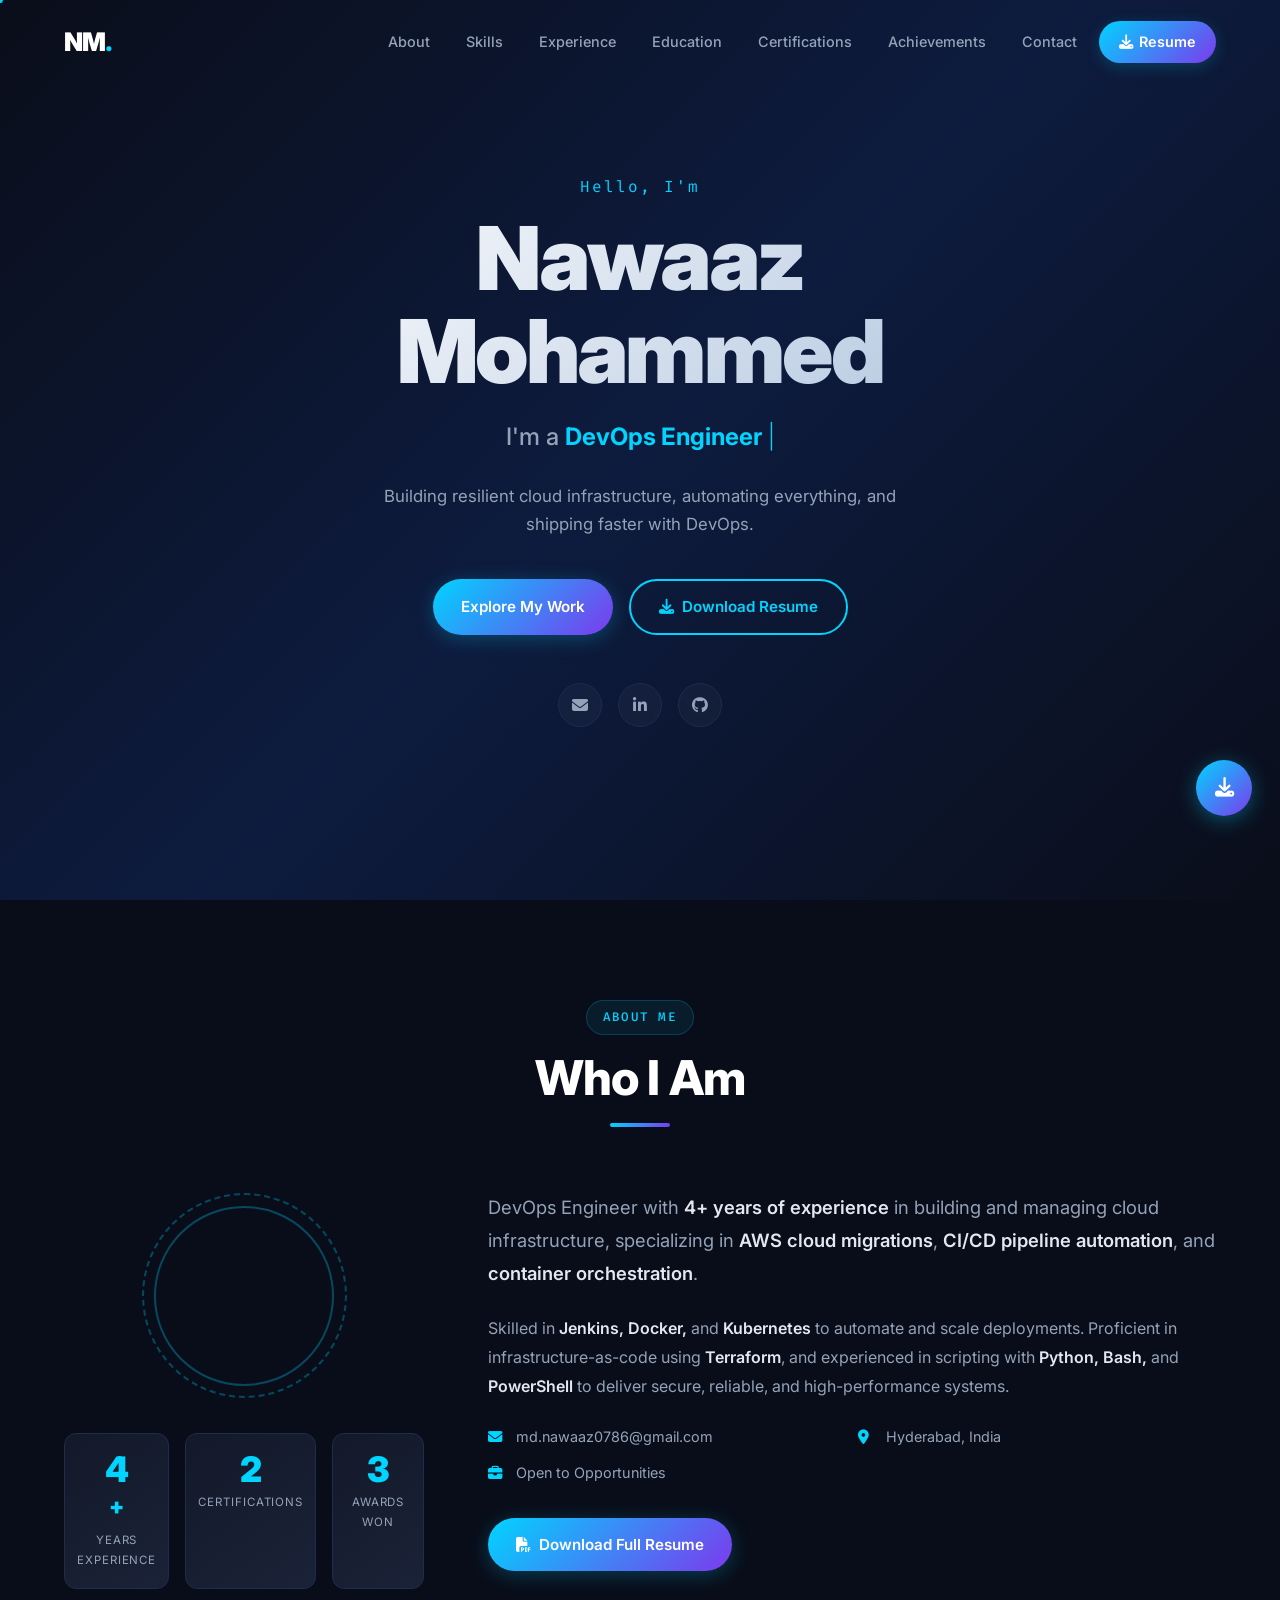
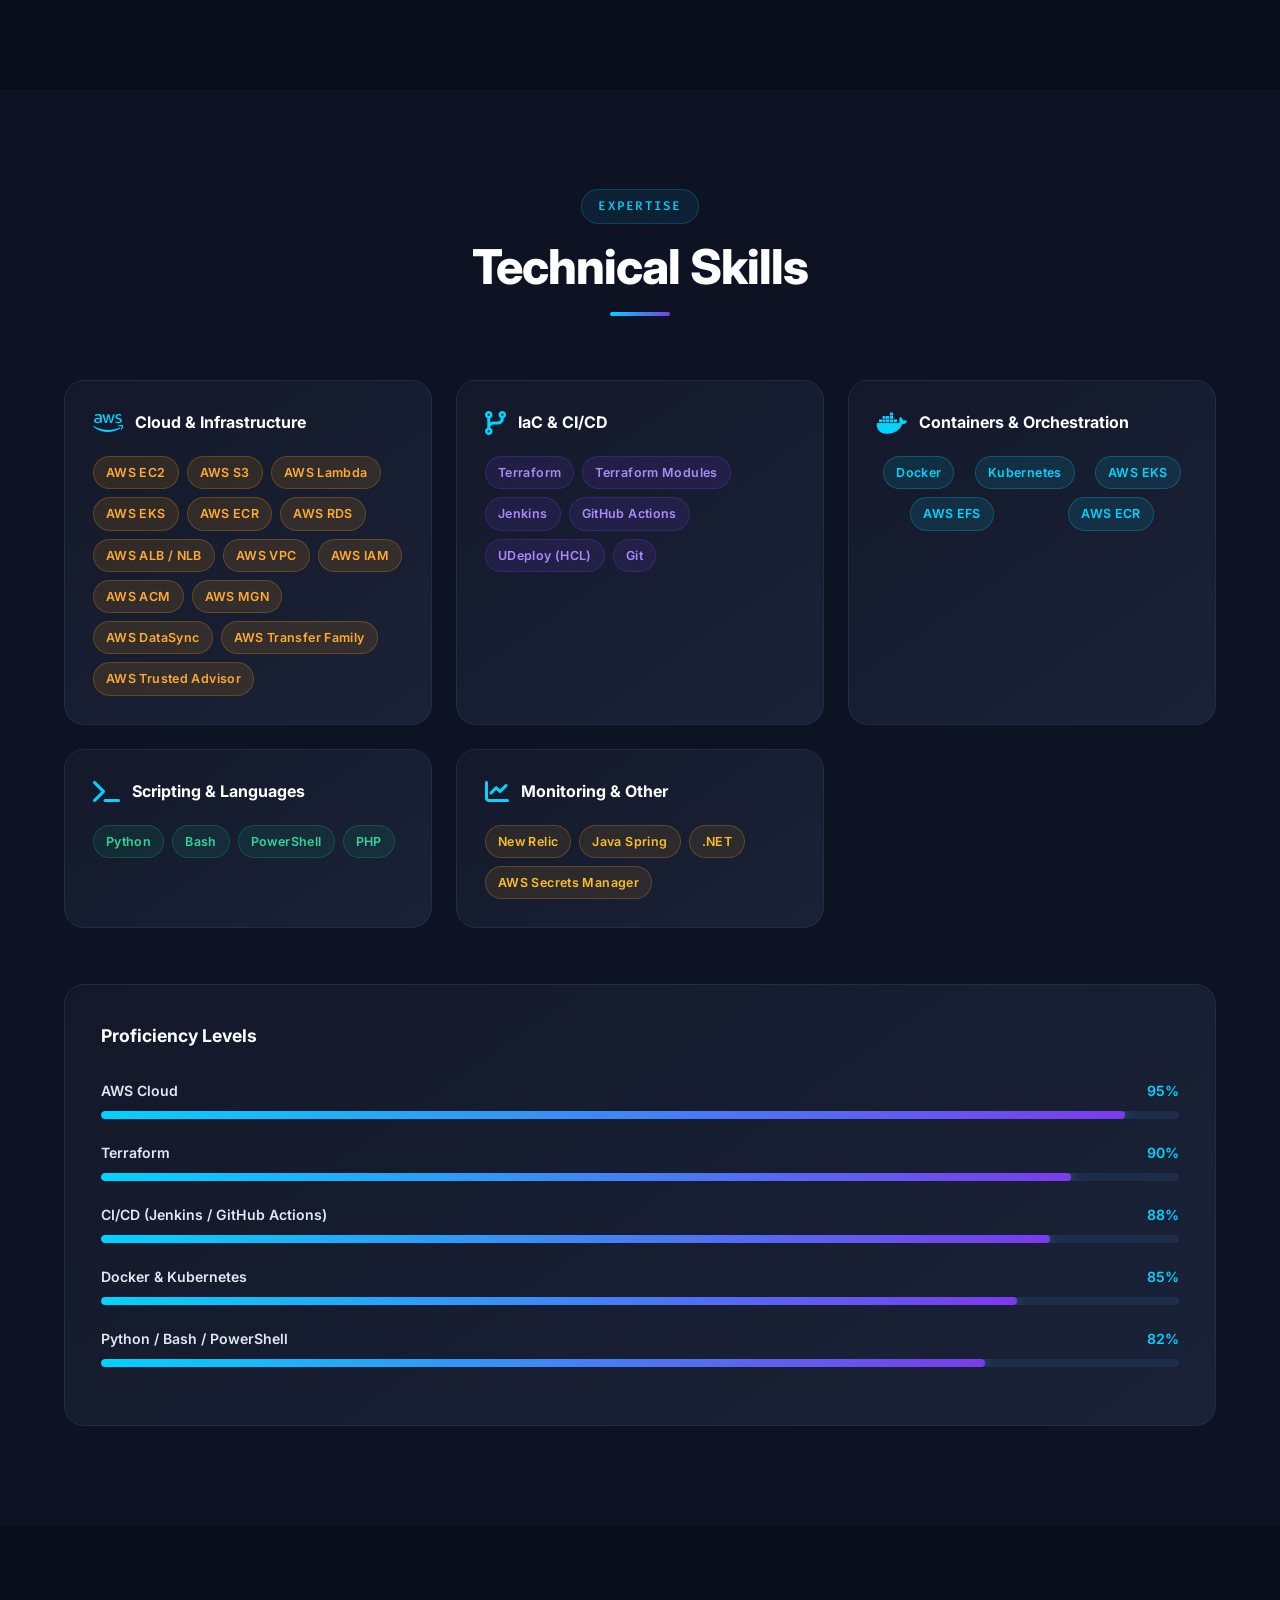
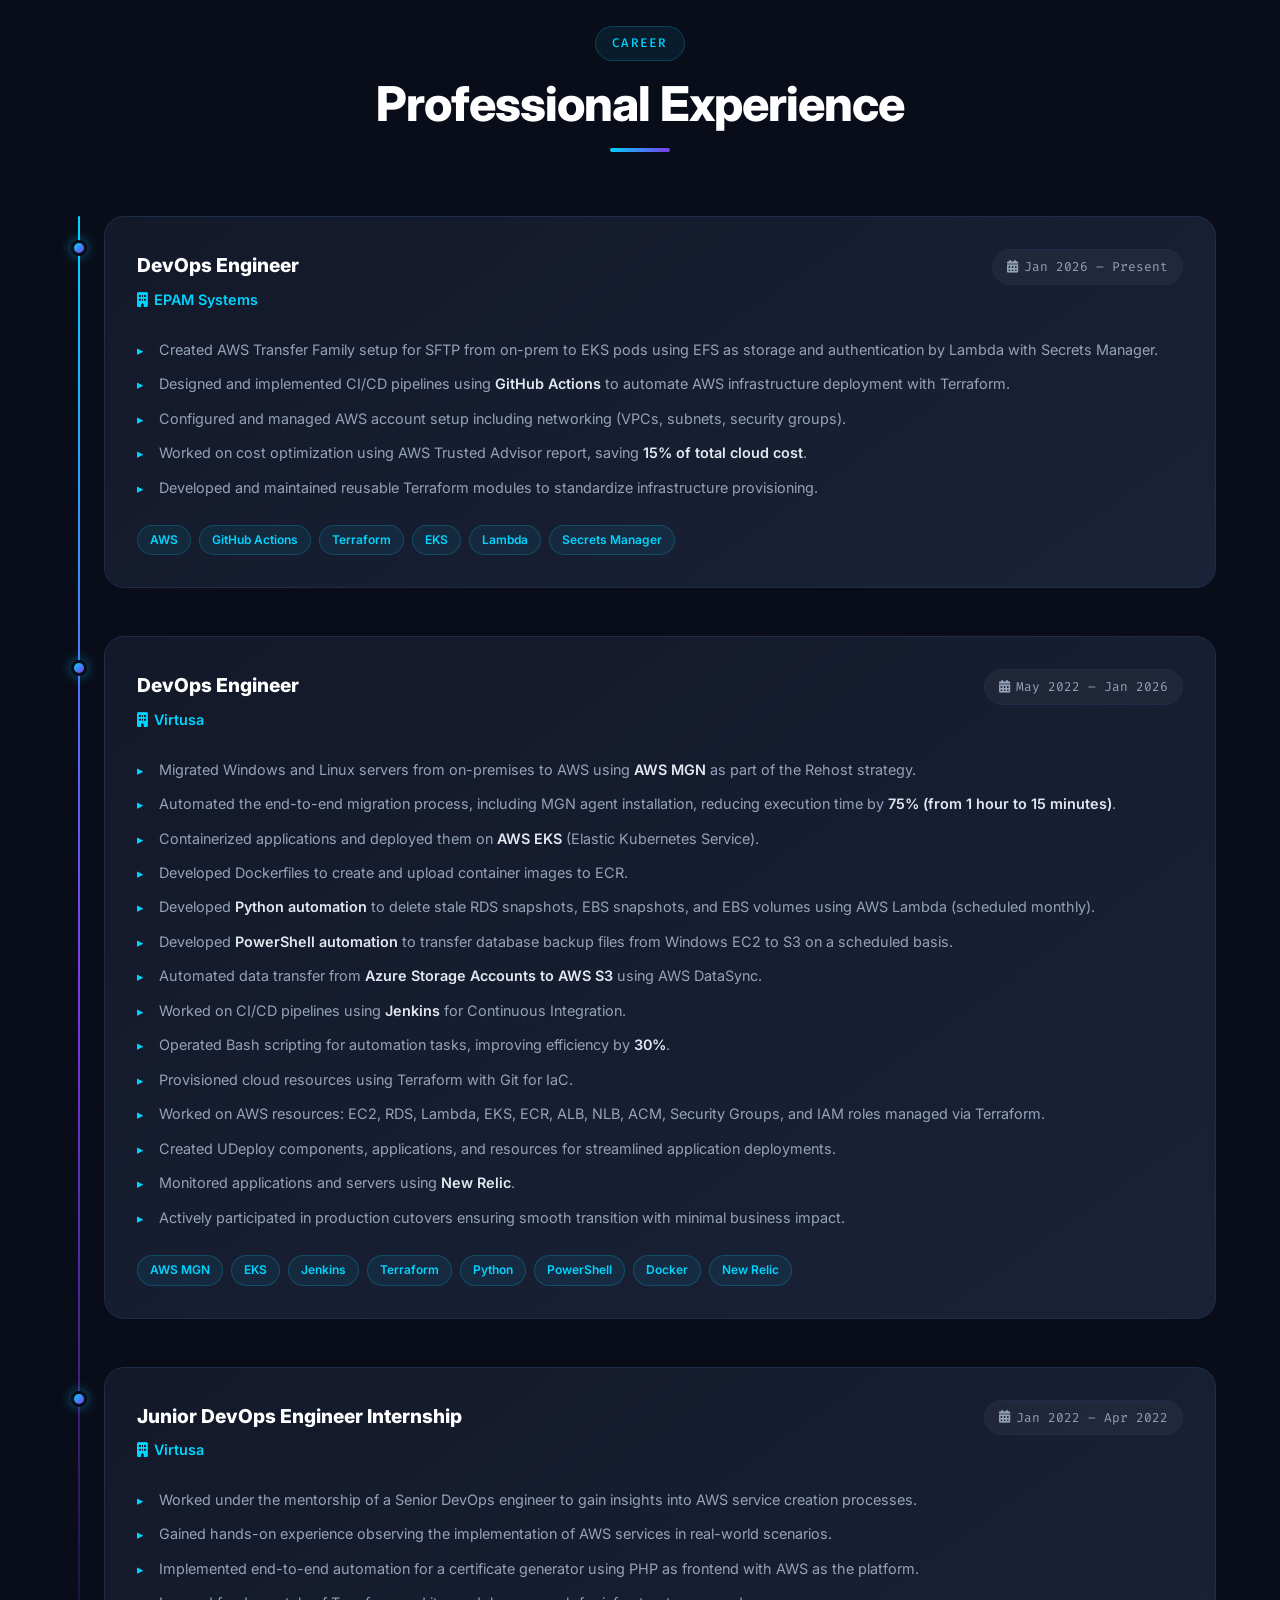
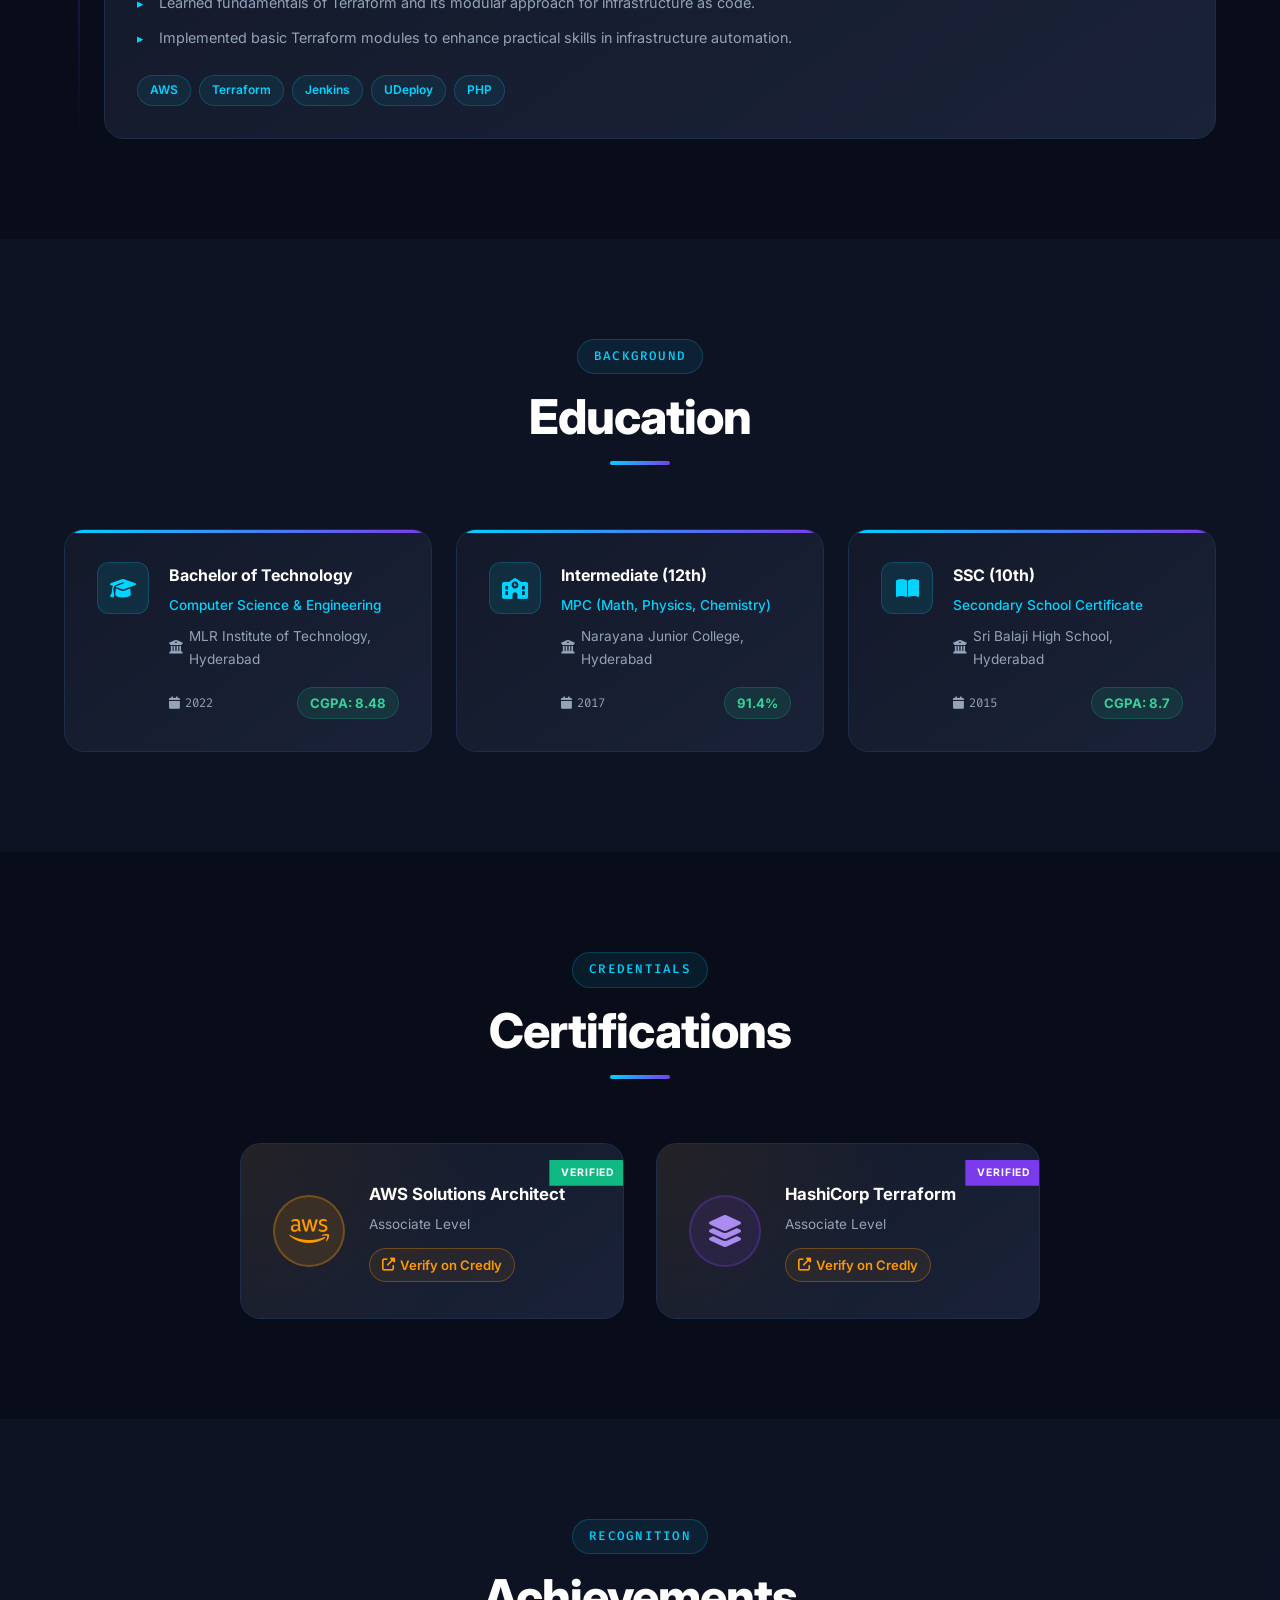
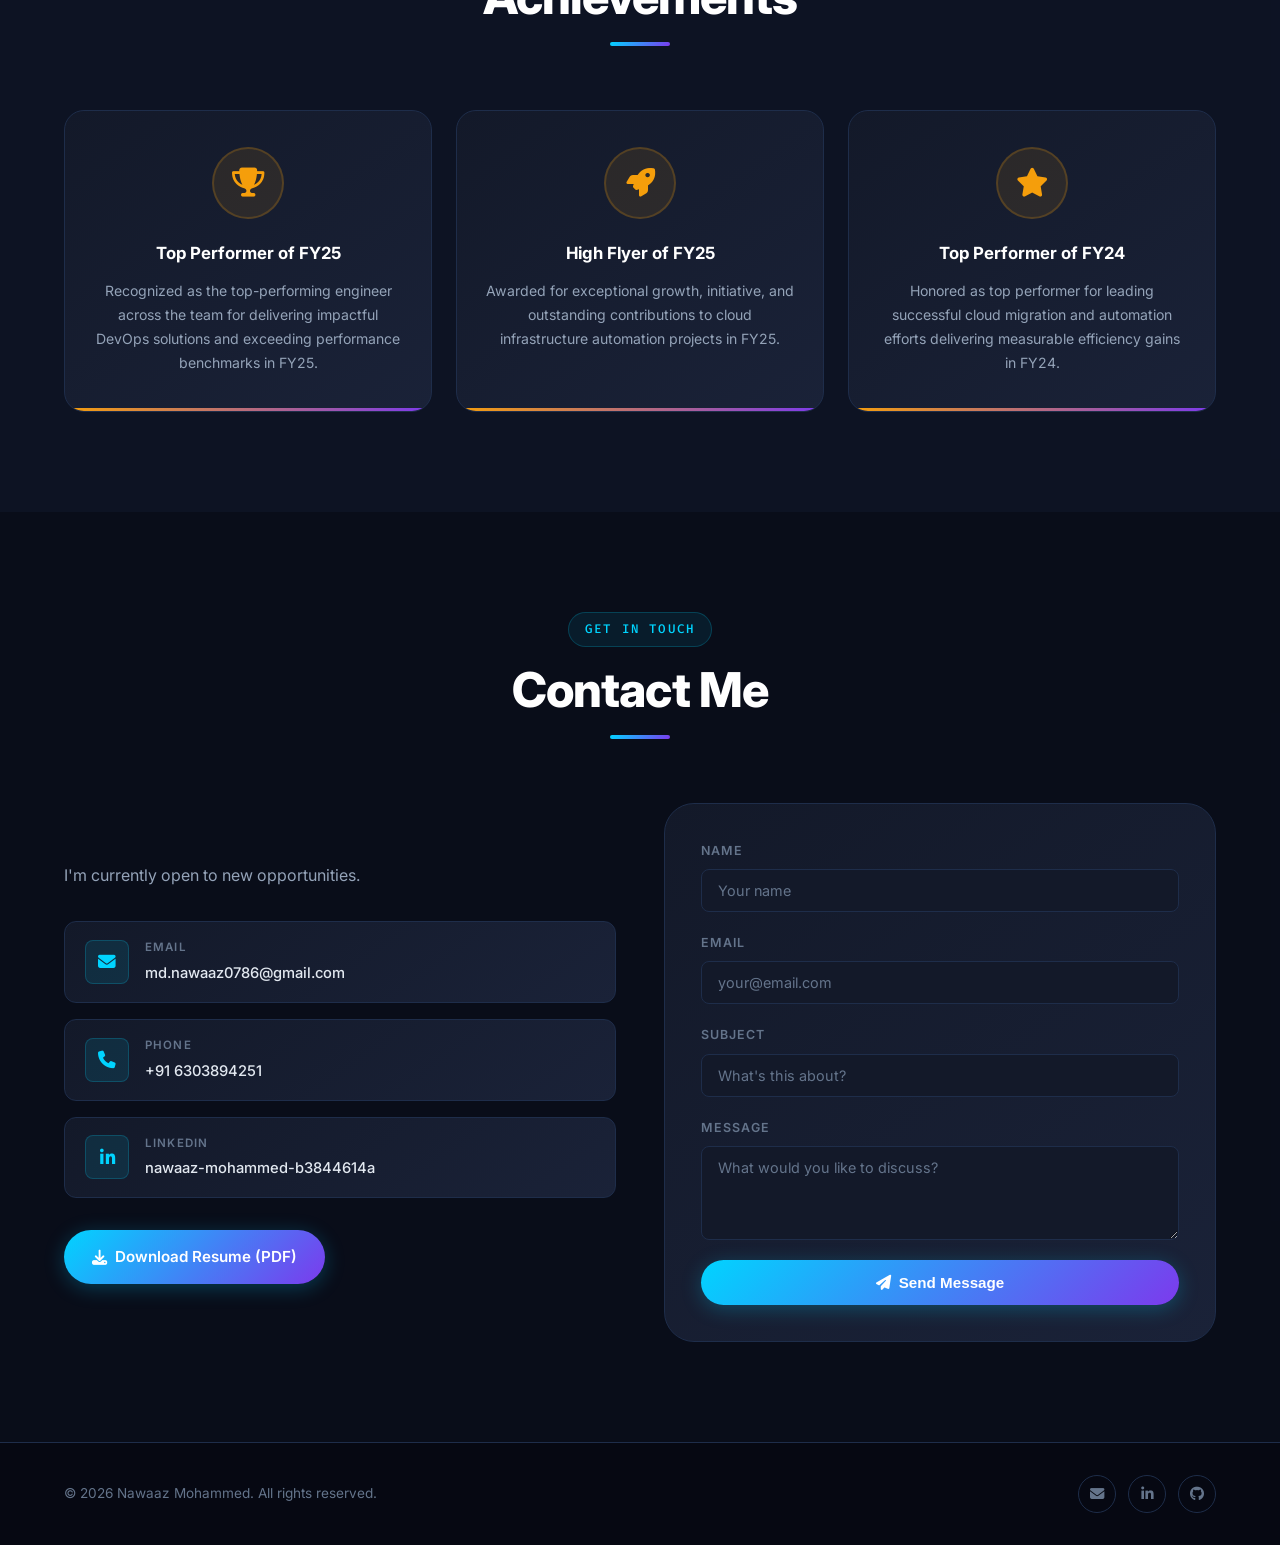
==== commit b42134cc: "Added feature-3" ====
--- a/index.html
+++ b/index.html
@@ -23,6 +23,9 @@
 </head>
 <body>
 
+  <!-- Fixed full-page particle canvas -->
+  <canvas id="particleCanvas"></canvas>
+
   <!-- ========== NAVBAR ========== -->
   <nav id="navbar">
     <div class="nav-container">
@@ -49,7 +52,6 @@
 
   <!-- ========== HERO ========== -->
   <section id="hero">
-    <canvas id="particleCanvas"></canvas>
     <div class="hero-content">
       <p class="hero-greeting">Hello, I'm</p>
       <h1 class="hero-name">Nawaaz Mohammed</h1>
--- a/css/style.css
+++ b/css/style.css
@@ -69,8 +69,8 @@
   padding: 0 24px;
 }
 
-.section { padding: 100px 0; }
-.section-dark { background: var(--clr-bg-alt); }
+.section { padding: 100px 0; position: relative; z-index: 1; background: rgba(10, 14, 26, 0.78); }
+.section-dark { background: rgba(15, 21, 38, 0.85); }
 
 .mt-2 { margin-top: 24px; }
 
@@ -193,10 +193,10 @@
 }
 
 #navbar.scrolled {
-  background: rgba(10, 14, 26, 0.92);
-  backdrop-filter: blur(20px);
-  -webkit-backdrop-filter: blur(20px);
-  border-bottom: 1px solid var(--clr-border);
+  background: rgba(10, 14, 26, 0.4);
+  backdrop-filter: blur(12px);
+  -webkit-backdrop-filter: blur(12px);
+  border-bottom: 1px solid rgba(30, 45, 74, 0.4);
   padding: 14px 0;
   box-shadow: var(--shadow-md);
 }
@@ -301,13 +301,26 @@
   align-items: center;
   justify-content: center;
   position: relative;
-  background: var(--gradient-hero);
+  background: transparent;
   overflow: hidden;
 }
 
-#particleCanvas {
+/* Hero gradient sits behind the fixed canvas */
+#hero::before {
+  content: '';
   position: absolute;
   inset: 0;
+  background: var(--gradient-hero);
+  z-index: -1;
+  pointer-events: none;
+}
+
+#particleCanvas {
+  position: fixed;
+  inset: 0;
+  width: 100%;
+  height: 100%;
+  z-index: 0;
   pointer-events: none;
 }
 
@@ -431,8 +444,16 @@
   animation: fadeUp 0.7s ease 1.4s forwards;
 }
 
+.scroll-pulse {
+  /* kept for backwards compat — pulse is now driven by .is-pulsing via JS */
+}
+
+.hero-scroll-hint.is-pulsing {
+  animation: scrollPulse 1.1s ease-in-out infinite;
+}
+
 .bounce {
-  animation: bounce 1.5s ease-in-out infinite;
+  animation: bounce 1.5s ease-in-out 4s infinite;
 }
 
 /* ============================================================
@@ -1234,9 +1255,11 @@
    FOOTER
    ============================================================ */
 #footer {
-  background: #060912;
+  background: rgba(6, 9, 18, 0.88);
   border-top: 1px solid var(--clr-border);
   padding: 32px 0;
+  position: relative;
+  z-index: 1;
 }
 
 .footer-inner {
@@ -1384,6 +1407,15 @@
 @keyframes bounce {
   0%, 100% { transform: translateY(0); }
   50%       { transform: translateY(7px); }
+}
+
+@keyframes scrollPop {
+  /* legacy — no longer used */
+}
+
+@keyframes scrollPulse {
+  0%, 100% { opacity: 1;   }
+  50%       { opacity: 0.25; }
 }
 
 @keyframes ripple {
@@ -1501,103 +1533,6 @@
 ::-webkit-scrollbar-thumb:hover { background: var(--clr-accent); }
 
 /* ============================================================
-   PROJECTS
-   ============================================================ */
-.projects-grid {
-  display: grid;
-  grid-template-columns: repeat(auto-fill, minmax(280px, 1fr));
-  gap: 28px;
-}
-
-.project-card {
-  background: var(--gradient-card);
-  border: 1px solid var(--clr-border);
-  border-radius: var(--radius-lg);
-  padding: 28px;
-  display: flex;
-  flex-direction: column;
-  gap: 16px;
-  transition: var(--transition);
-}
-
-.project-card:hover {
-  border-color: var(--clr-accent);
-  transform: translateY(-6px);
-  box-shadow: var(--shadow-accent);
-}
-
-.project-top {
-  display: flex;
-  align-items: center;
-  justify-content: space-between;
-}
-
-.project-icon {
-  width: 46px;
-  height: 46px;
-  background: rgba(0, 212, 255, 0.1);
-  border: 1px solid rgba(0, 212, 255, 0.2);
-  border-radius: var(--radius-sm);
-  display: flex;
-  align-items: center;
-  justify-content: center;
-  font-size: 1.2rem;
-  color: var(--clr-accent);
-}
-
-.project-links {
-  display: flex;
-  gap: 10px;
-}
-
-.project-links a {
-  width: 36px;
-  height: 36px;
-  border-radius: 50%;
-  border: 1px solid var(--clr-border);
-  display: flex;
-  align-items: center;
-  justify-content: center;
-  font-size: 1rem;
-  color: var(--clr-text-muted);
-  transition: var(--transition);
-}
-
-.project-links a:hover {
-  border-color: var(--clr-accent);
-  color: var(--clr-accent);
-}
-
-.project-title {
-  font-size: 1.1rem;
-  font-weight: 700;
-  color: var(--clr-white);
-}
-
-.project-desc {
-  font-size: 0.88rem;
-  color: var(--clr-text-muted);
-  line-height: 1.7;
-  flex: 1;
-}
-
-.project-tags {
-  display: flex;
-  flex-wrap: wrap;
-  gap: 8px;
-}
-
-.project-tags span {
-  font-size: 0.72rem;
-  font-family: var(--font-mono);
-  color: var(--clr-accent);
-  background: rgba(0, 212, 255, 0.08);
-  border: 1px solid rgba(0, 212, 255, 0.2);
-  border-radius: 4px;
-  padding: 3px 10px;
-}
-
-/* ============================================================
    CONTACT FORM
    ============================================================ */
 .contact-form-card {
@@ -1605,6 +1540,7 @@
   border: 1px solid var(--clr-border);
   border-radius: var(--radius-xl);
   padding: 36px;
+  color-scheme: dark;
 }
 
 .contact-form {
@@ -1616,10 +1552,11 @@
 .form-group {
   display: flex;
   flex-direction: column;
-  gap: 6px;
+  gap: 8px;
 }
 
 .form-group label {
+  display: block;
   font-size: 0.78rem;
   font-weight: 600;
   text-transform: uppercase;
@@ -1629,6 +1566,10 @@
 
 .form-group input,
 .form-group textarea {
+  display: block;
+  width: 100%;
+  -webkit-appearance: none;
+  appearance: none;
   background: var(--clr-surface);
   border: 1px solid var(--clr-border);
   border-radius: var(--radius-sm);
@@ -1639,6 +1580,7 @@
   transition: var(--transition);
   outline: none;
   resize: vertical;
+  box-sizing: border-box;
 }
 
 .form-group input::placeholder,
@@ -1650,6 +1592,18 @@
 .form-group textarea:focus {
   border-color: var(--clr-accent);
   box-shadow: 0 0 0 3px rgba(0, 212, 255, 0.1);
+  background: var(--clr-surface2);
+}
+
+.form-geo-error {
+  display: none;
+  background: rgba(239, 68, 68, 0.1);
+  border: 1px solid rgba(239, 68, 68, 0.4);
+  border-radius: var(--radius-sm);
+  color: #fca5a5;
+  font-size: 0.85rem;
+  padding: 12px 16px;
+  line-height: 1.5;
 }
 
 /* ============================================================
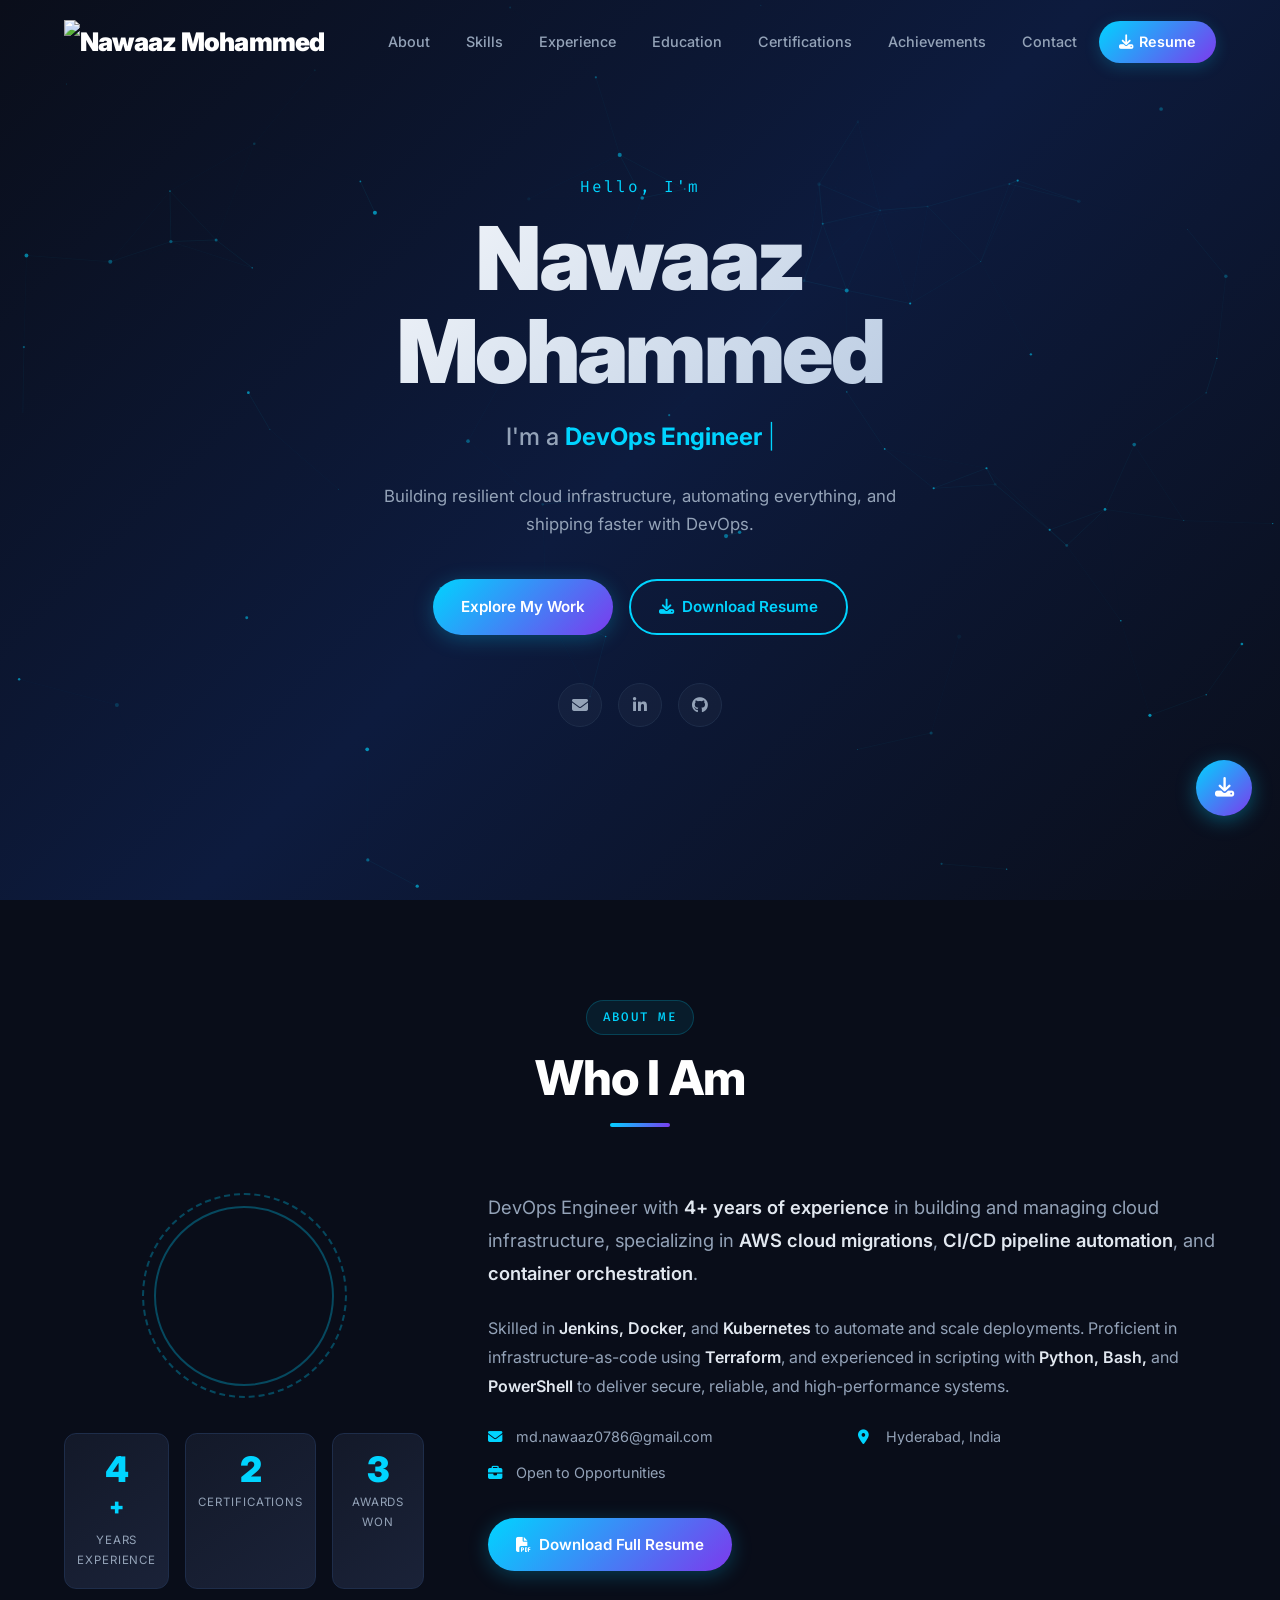
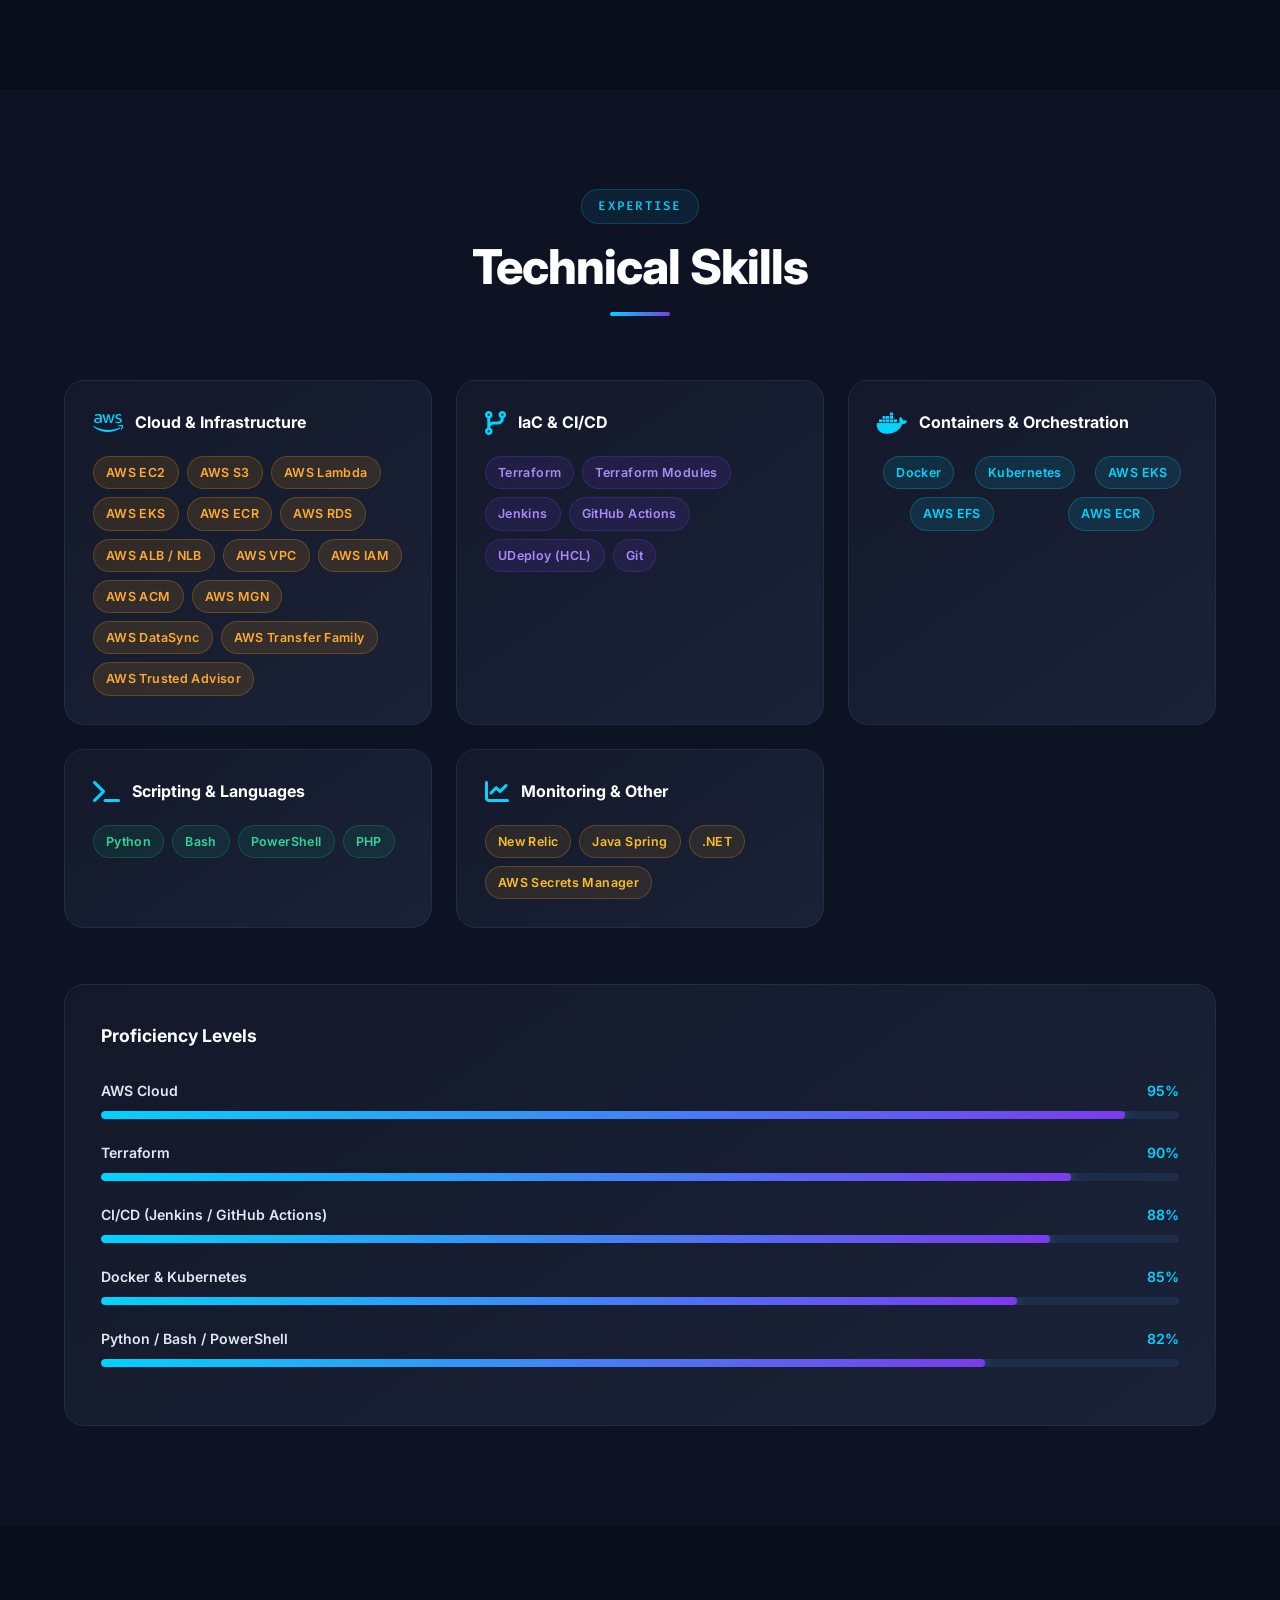
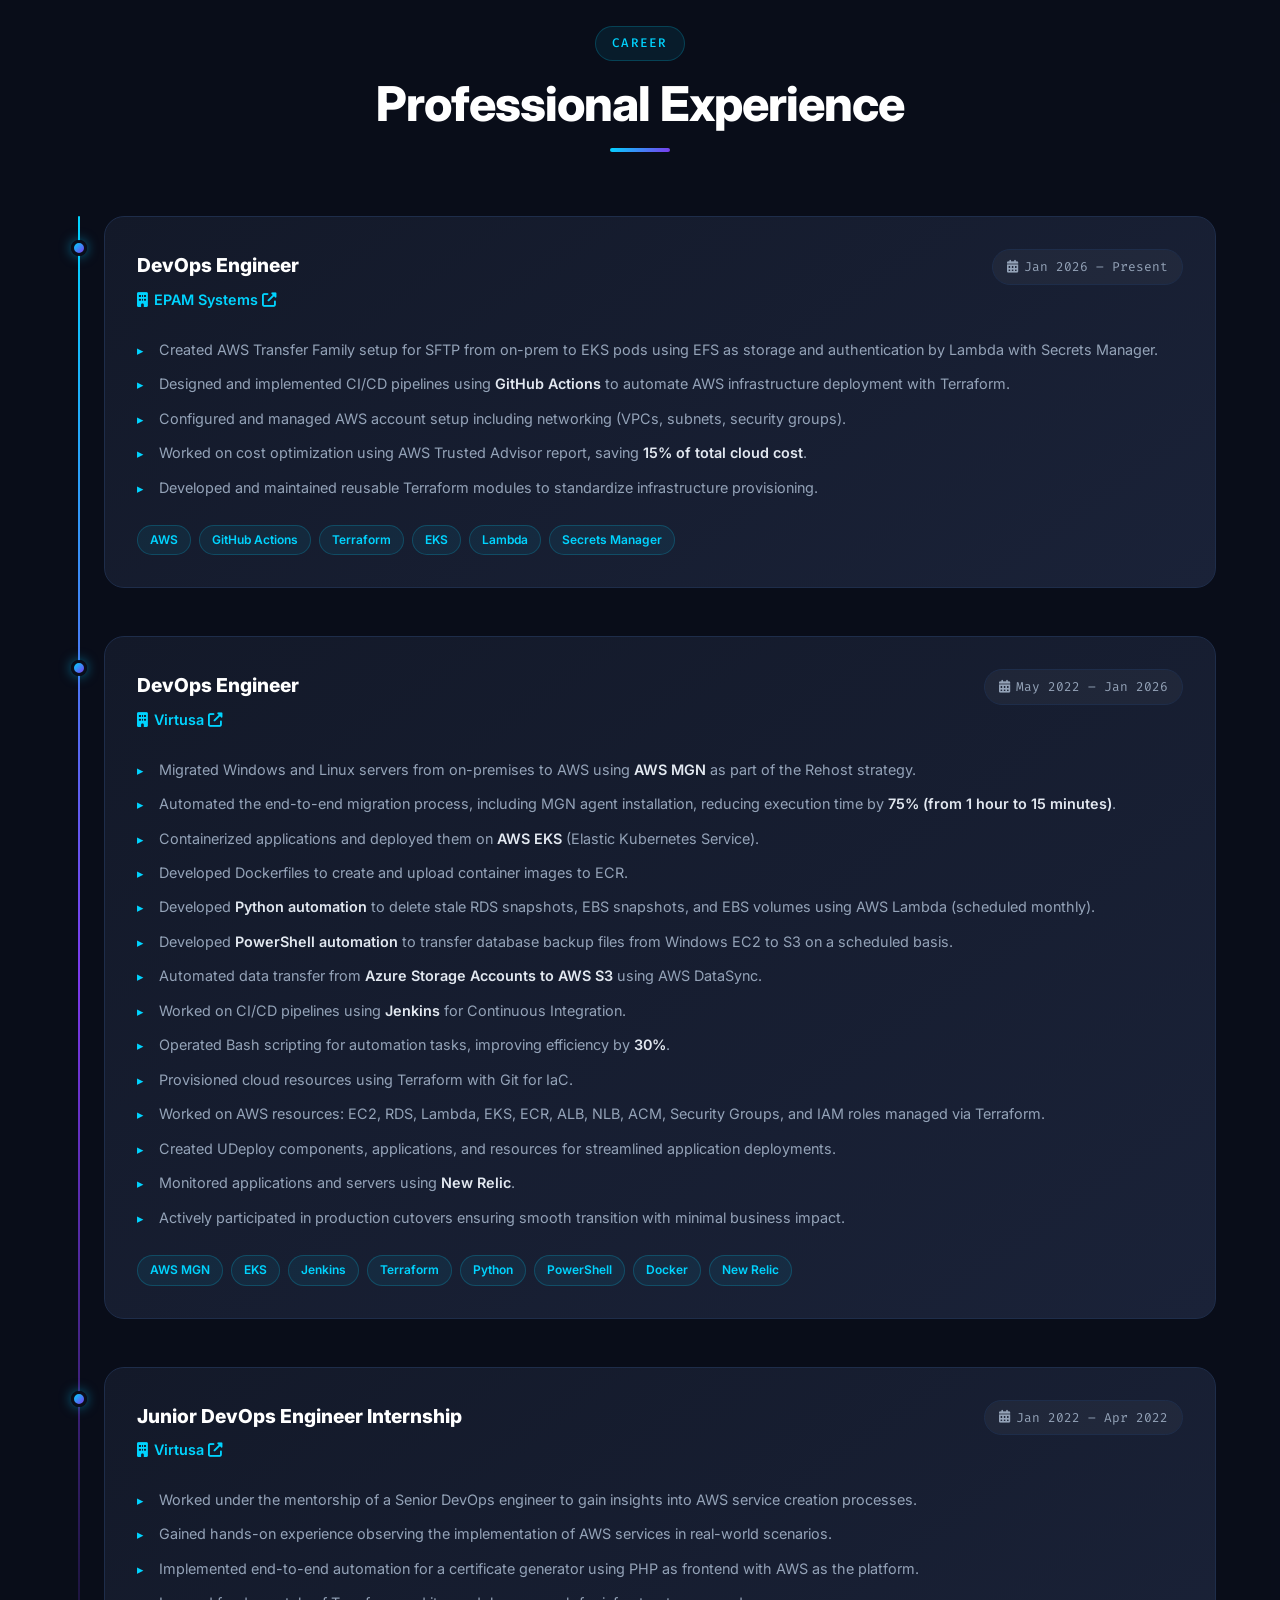
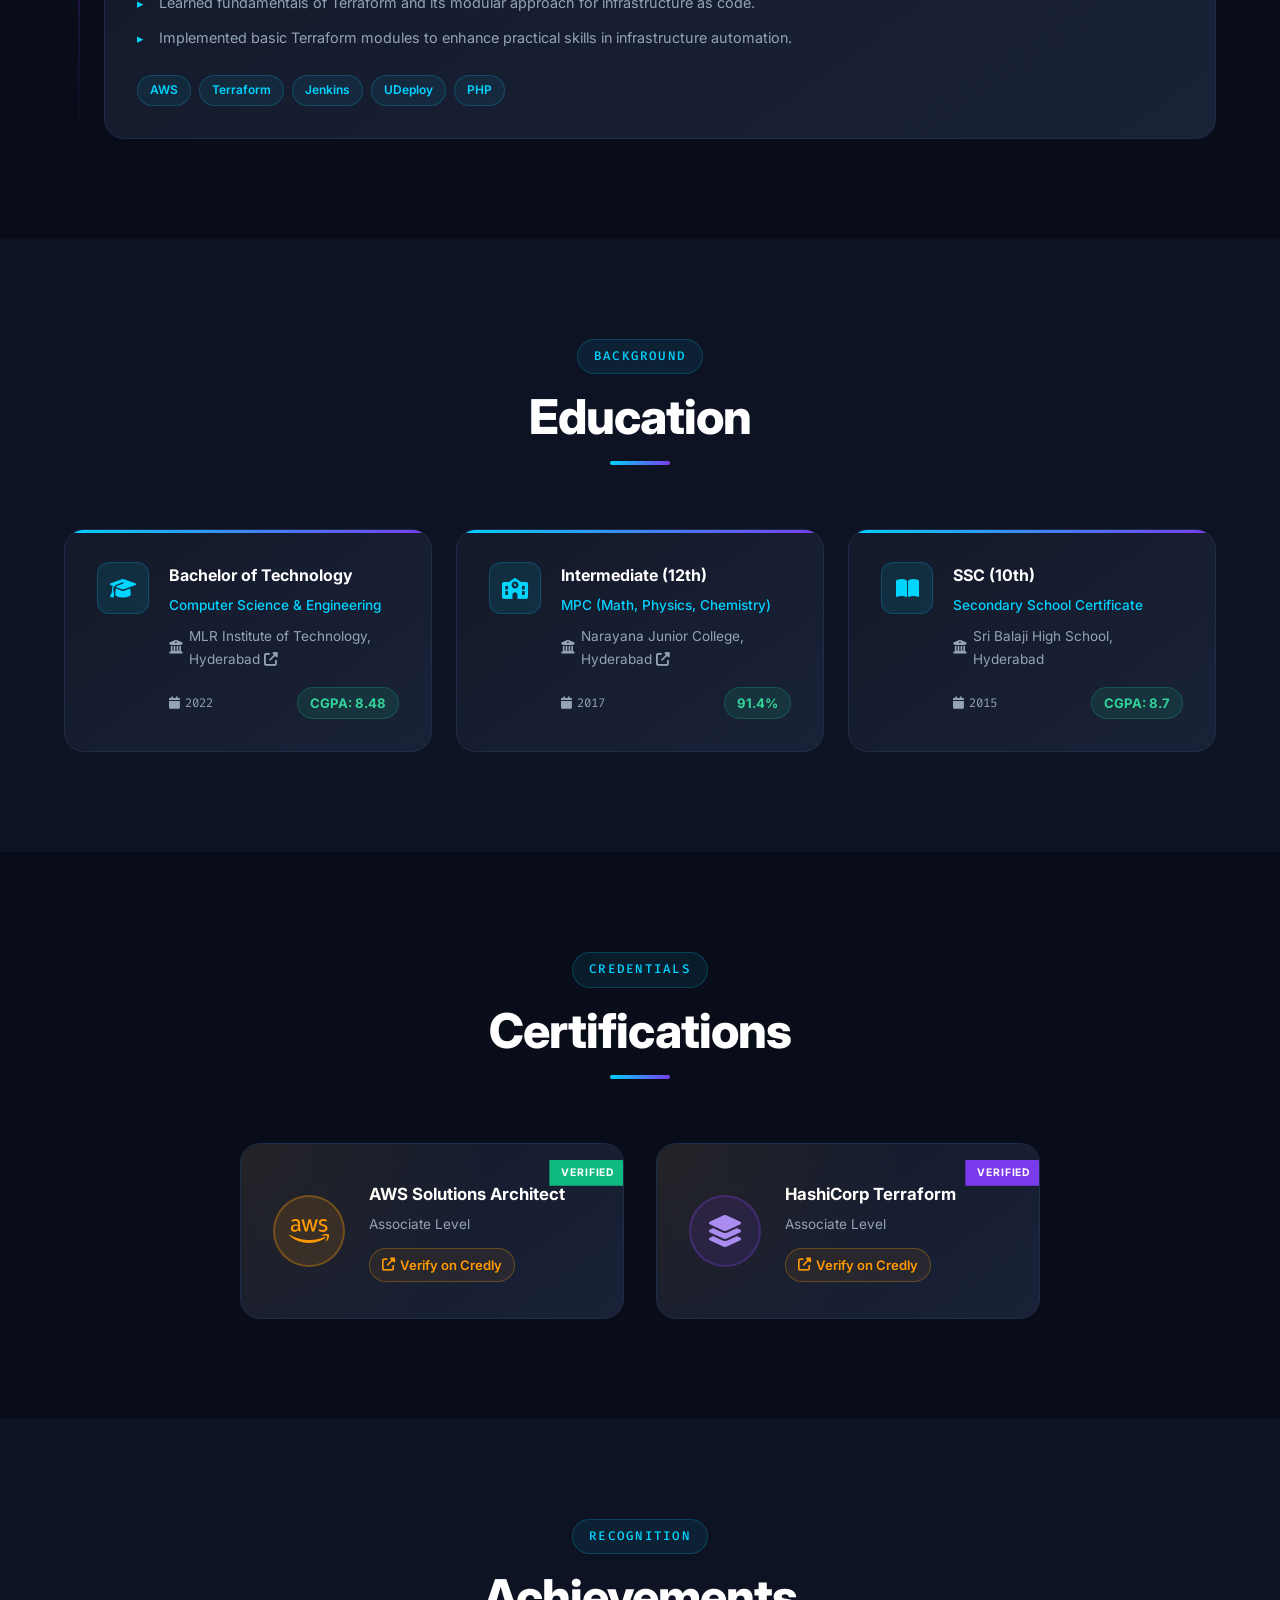
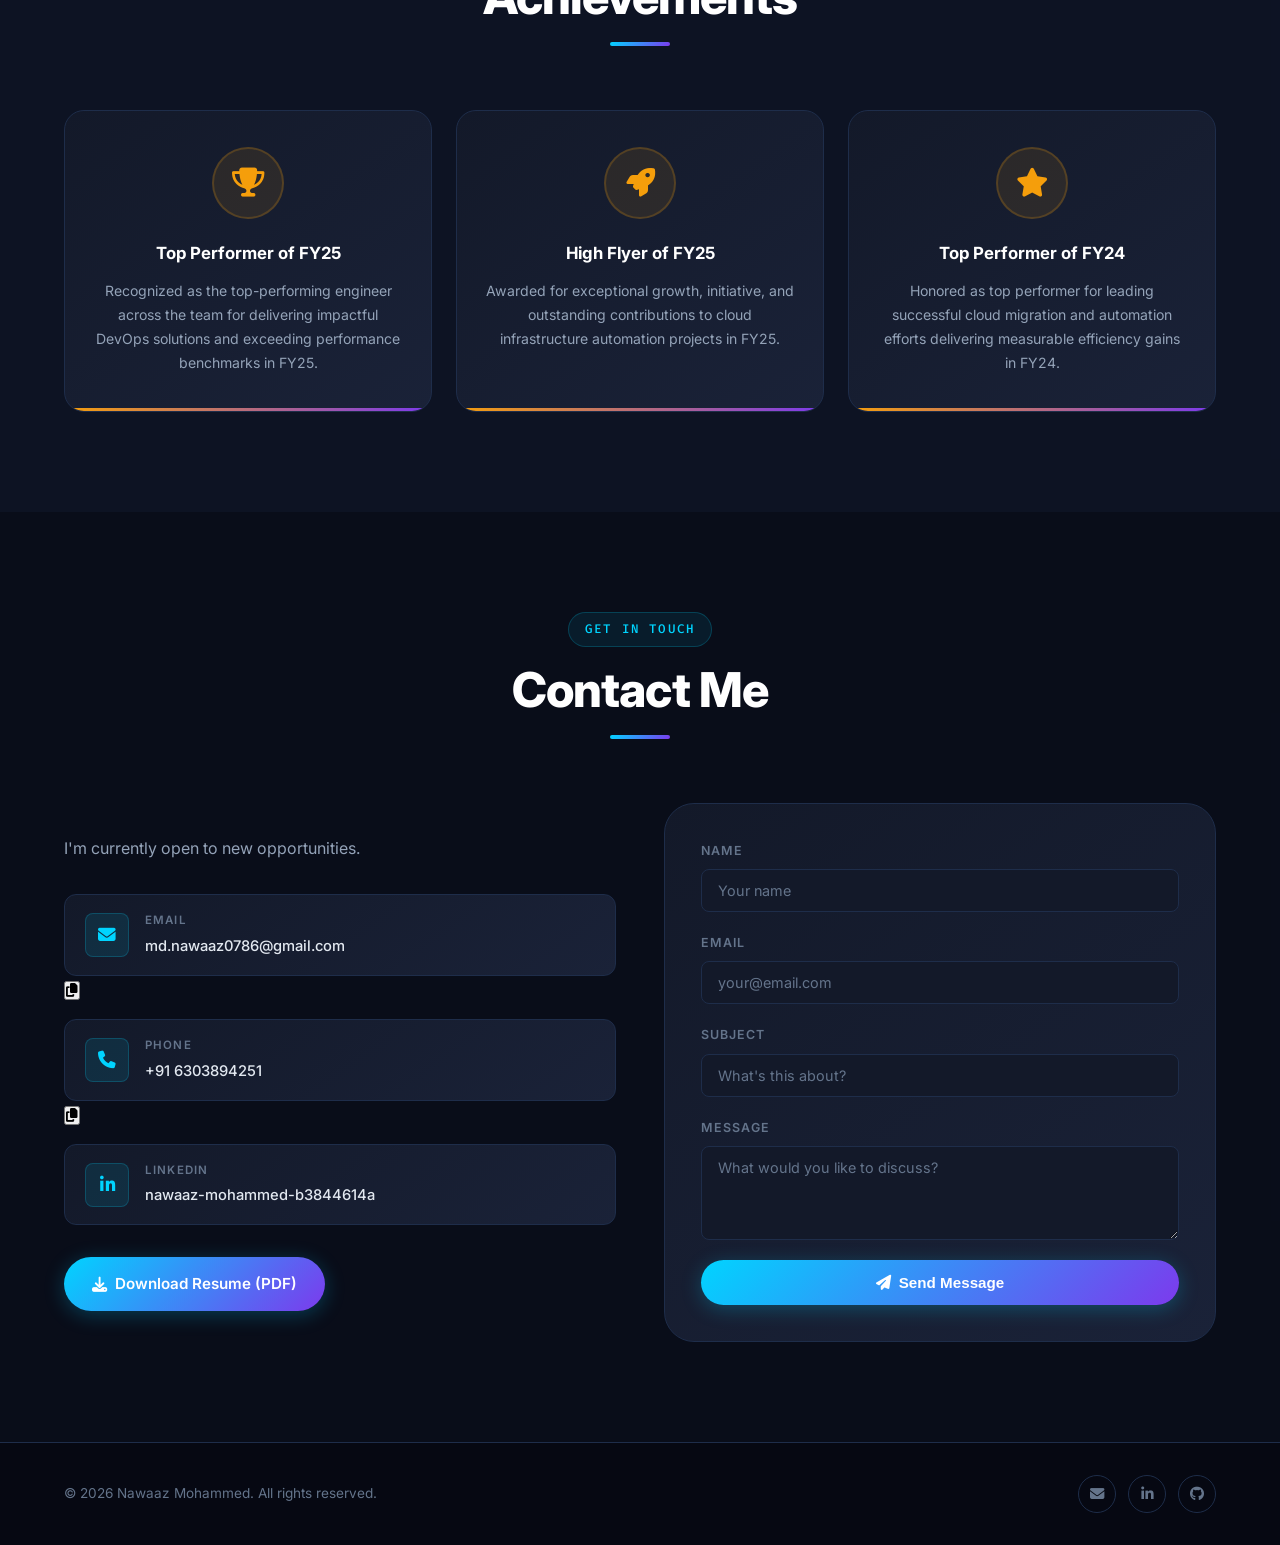
==== commit 768c1764: "Added feature-14" ====
--- a/index.html
+++ b/index.html
@@ -6,14 +6,28 @@
   <title>Nawaaz Mohammed | DevOps Engineer</title>
   <meta name="description" content="Nawaaz Mohammed – DevOps Engineer with 4+ years of experience in AWS, Terraform, CI/CD, Kubernetes, and cloud migrations." />
   <meta name="theme-color" content="#0a0e1a" />
+  <!-- Google tag (gtag.js) -->
+  <script async src="https://www.googletagmanager.com/gtag/js?id=G-T5LHG8Z63H"></script>
+  <script>
+    window.dataLayer = window.dataLayer || [];
+    function gtag(){dataLayer.push(arguments);}
+    gtag('js', new Date());
+    gtag('config', 'G-T5LHG8Z63H');
+  </script>
   <meta property="og:title" content="Nawaaz Mohammed | DevOps Engineer" />
   <meta property="og:description" content="DevOps Engineer with 4+ years of experience in AWS, Terraform, CI/CD, Kubernetes, and cloud migrations." />
-  <meta property="og:image" content="profile-pic.jpg" />
+  <meta property="og:image" content="https://mohammednawaaz.github.io/fav-icon.png" />
+  <meta property="og:url" content="https://mohammednawaaz.github.io" />
   <meta property="og:type" content="website" />
   <meta name="twitter:card" content="summary_large_image" />
   <meta name="twitter:title" content="Nawaaz Mohammed | DevOps Engineer" />
   <meta name="twitter:description" content="DevOps Engineer with 4+ years of experience in AWS, Terraform, CI/CD, Kubernetes, and cloud migrations." />
-  <link rel="icon" type="image/svg+xml" href="data:image/svg+xml,%3Csvg xmlns='http://www.w3.org/2000/svg' viewBox='0 0 100 100'%3E%3Crect width='100' height='100' rx='20' fill='%230a0e1a'/%3E%3Ctext y='72' x='50' font-size='50' text-anchor='middle' font-family='Inter,system-ui,sans-serif' font-weight='900' fill='%2300d4ff'%3ENM%3C/text%3E%3C/svg%3E" />
+  <link rel="icon" type="image/png" href="fav-icon.png" />
+  <link rel="apple-touch-icon" href="fav-icon.png" />
+  <link rel="manifest" href="manifest.json" />
+  <meta name="apple-mobile-web-app-capable" content="yes" />
+  <meta name="apple-mobile-web-app-status-bar-style" content="black-translucent" />
+  <meta name="apple-mobile-web-app-title" content="Nawaaz Mohammed" />
   <link rel="stylesheet" href="css/style.css" />
   <link rel="preconnect" href="https://fonts.googleapis.com" />
   <link rel="preconnect" href="https://fonts.gstatic.com" crossorigin />
@@ -23,13 +37,18 @@
 </head>
 <body>
 
+  <!-- Scroll progress bar -->
+  <div id="scroll-progress"></div>
+
   <!-- Fixed full-page particle canvas -->
   <canvas id="particleCanvas"></canvas>
 
   <!-- ========== NAVBAR ========== -->
   <nav id="navbar">
     <div class="nav-container">
-      <a href="#hero" class="nav-logo">NM<span class="dot">.</span></a>
+      <a href="#hero" class="nav-logo">
+        <img src="fav-icon.png" alt="Nawaaz Mohammed" class="nav-logo-img" />
+      </a>
       <ul class="nav-links" id="navLinks">
         <li><a href="#about">About</a></li>
         <li><a href="#skills">Skills</a></li>
@@ -265,7 +284,7 @@
             <div class="tl-header">
               <div>
                 <h3 class="tl-role">DevOps Engineer</h3>
-                <p class="tl-company"><i class="fas fa-building"></i> EPAM Systems</p>
+                <p class="tl-company"><i class="fas fa-building"></i> <a href="https://www.epam.com" target="_blank" rel="noopener noreferrer">EPAM Systems <i class="fas fa-external-link-alt ext-link-icon"></i></a></p>
               </div>
               <span class="tl-date"><i class="fas fa-calendar-alt"></i> Jan 2026 – Present</span>
             </div>
@@ -289,7 +308,7 @@
             <div class="tl-header">
               <div>
                 <h3 class="tl-role">DevOps Engineer</h3>
-                <p class="tl-company"><i class="fas fa-building"></i> Virtusa</p>
+                <p class="tl-company"><i class="fas fa-building"></i> <a href="https://www.virtusa.com" target="_blank" rel="noopener noreferrer">Virtusa <i class="fas fa-external-link-alt ext-link-icon"></i></a></p>
               </div>
               <span class="tl-date"><i class="fas fa-calendar-alt"></i> May 2022 – Jan 2026</span>
             </div>
@@ -322,7 +341,7 @@
             <div class="tl-header">
               <div>
                 <h3 class="tl-role">Junior DevOps Engineer Internship</h3>
-                <p class="tl-company"><i class="fas fa-building"></i> Virtusa</p>
+                <p class="tl-company"><i class="fas fa-building"></i> <a href="https://www.virtusa.com" target="_blank" rel="noopener noreferrer">Virtusa <i class="fas fa-external-link-alt ext-link-icon"></i></a></p>
               </div>
               <span class="tl-date"><i class="fas fa-calendar-alt"></i> Jan 2022 – Apr 2022</span>
             </div>
@@ -357,7 +376,7 @@
           <div class="edu-body">
             <h3>Bachelor of Technology</h3>
             <p class="edu-field">Computer Science &amp; Engineering</p>
-            <p class="edu-school"><i class="fas fa-university"></i> MLR Institute of Technology, Hyderabad</p>
+            <p class="edu-school"><i class="fas fa-university"></i> <a href="https://mlrit.ac.in/" target="_blank" rel="noopener noreferrer">MLR Institute of Technology, Hyderabad <i class="fas fa-external-link-alt ext-link-icon"></i></a></p>
             <div class="edu-footer">
               <span class="edu-year"><i class="fas fa-calendar"></i> 2022</span>
               <span class="edu-grade grade-high">CGPA: 8.48</span>
@@ -370,7 +389,7 @@
           <div class="edu-body">
             <h3>Intermediate (12th)</h3>
             <p class="edu-field">MPC (Math, Physics, Chemistry)</p>
-            <p class="edu-school"><i class="fas fa-university"></i> Narayana Junior College, Hyderabad</p>
+            <p class="edu-school"><i class="fas fa-university"></i> <a href="https://www.narayanajuniorcolleges.com/" target="_blank" rel="noopener noreferrer">Narayana Junior College, Hyderabad <i class="fas fa-external-link-alt ext-link-icon"></i></a></p>
             <div class="edu-footer">
               <span class="edu-year"><i class="fas fa-calendar"></i> 2017</span>
               <span class="edu-grade grade-high">91.4%</span>
@@ -480,20 +499,26 @@
             I'm currently open to new opportunities.
           </p>
           <div class="contact-items">
-            <a href="mailto:md.nawaaz0786@gmail.com" class="contact-item">
-              <div class="contact-item-icon"><i class="fas fa-envelope"></i></div>
-              <div>
-                <span class="contact-item-label">Email</span>
-                <span class="contact-item-value">md.nawaaz0786@gmail.com</span>
-              </div>
-            </a>
-            <a href="tel:+916303894251" class="contact-item">
-              <div class="contact-item-icon"><i class="fas fa-phone"></i></div>
-              <div>
-                <span class="contact-item-label">Phone</span>
-                <span class="contact-item-value">+91 6303894251</span>
-              </div>
-            </a>
+            <div class="contact-item-row">
+              <a href="mailto:md.nawaaz0786@gmail.com" class="contact-item">
+                <div class="contact-item-icon"><i class="fas fa-envelope"></i></div>
+                <div>
+                  <span class="contact-item-label">Email</span>
+                  <span class="contact-item-value">md.nawaaz0786@gmail.com</span>
+                </div>
+              </a>
+              <button class="copy-btn" data-copy="md.nawaaz0786@gmail.com" aria-label="Copy email"><i class="fas fa-copy"></i></button>
+            </div>
+            <div class="contact-item-row">
+              <a href="tel:+916303894251" class="contact-item">
+                <div class="contact-item-icon"><i class="fas fa-phone"></i></div>
+                <div>
+                  <span class="contact-item-label">Phone</span>
+                  <span class="contact-item-value">+91 6303894251</span>
+                </div>
+              </a>
+              <button class="copy-btn" data-copy="+916303894251" aria-label="Copy phone"><i class="fas fa-copy"></i></button>
+            </div>
             <a href="https://www.linkedin.com/in/nawaaz-mohammed-b3844614a" target="_blank" rel="noopener noreferrer" class="contact-item">
               <div class="contact-item-icon"><i class="fab fa-linkedin-in"></i></div>
               <div>
@@ -502,7 +527,7 @@
               </div>
             </a>
           </div>
-          <a href="Nawaaz_Mohammed_resume.pdf" download class="btn-primary mt-2">
+          <a href="Nawaaz_Mohammed_resume.pdf" download class="btn-primary mt-2" id="cv-download-contact">
             <i class="fas fa-download"></i> Download Resume (PDF)
           </a>
         </div>
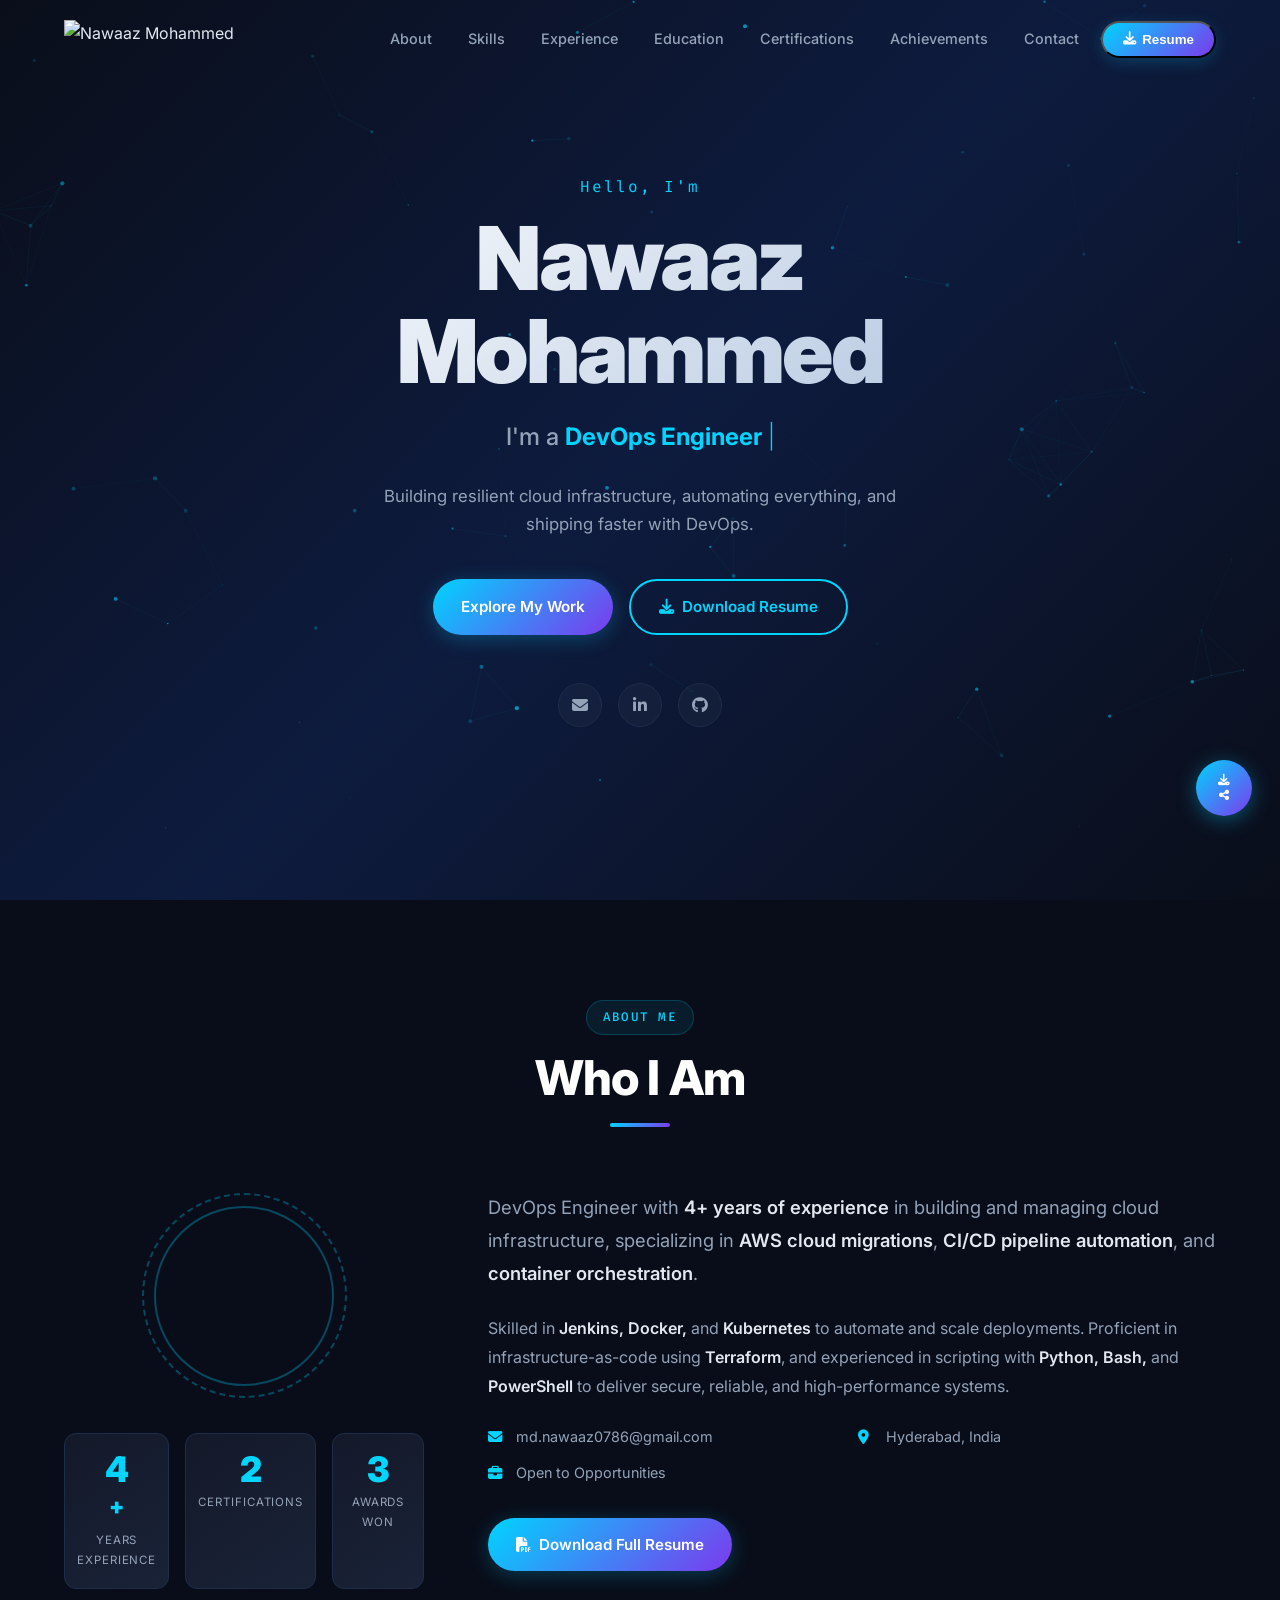
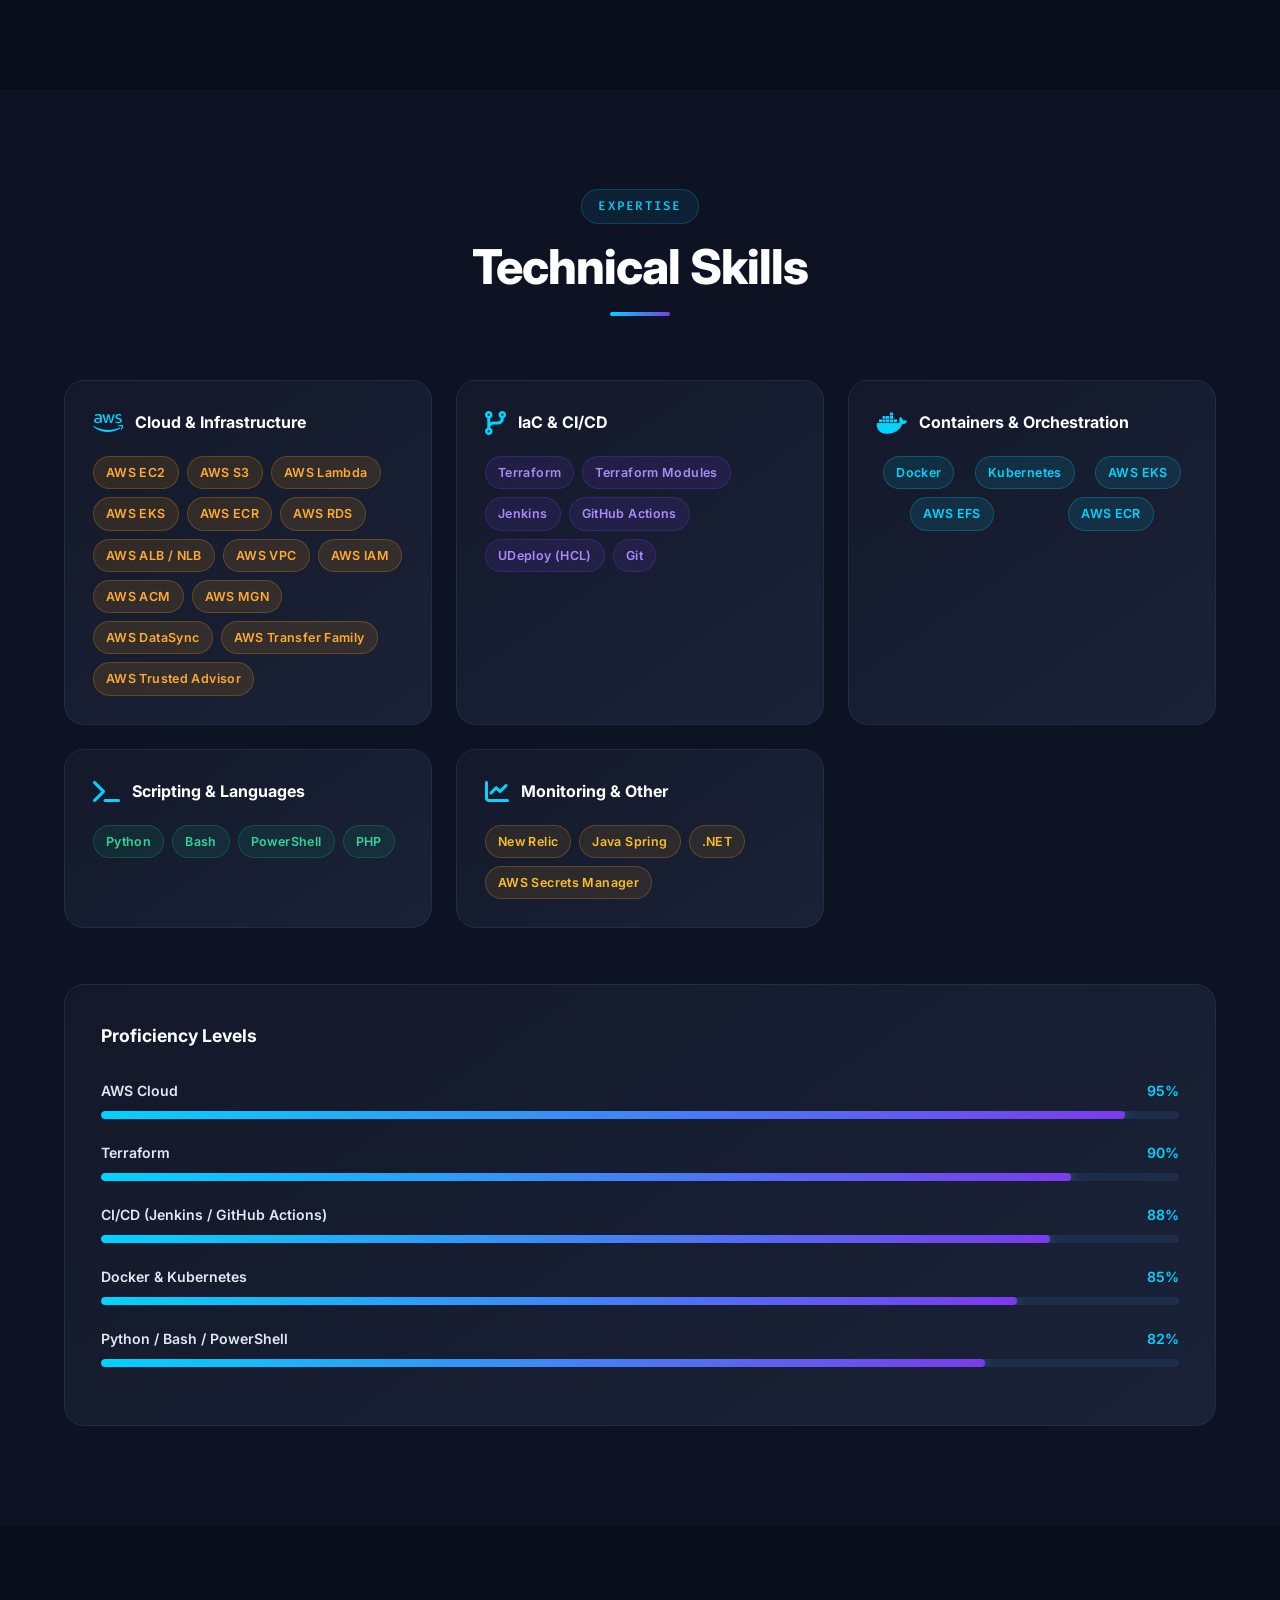
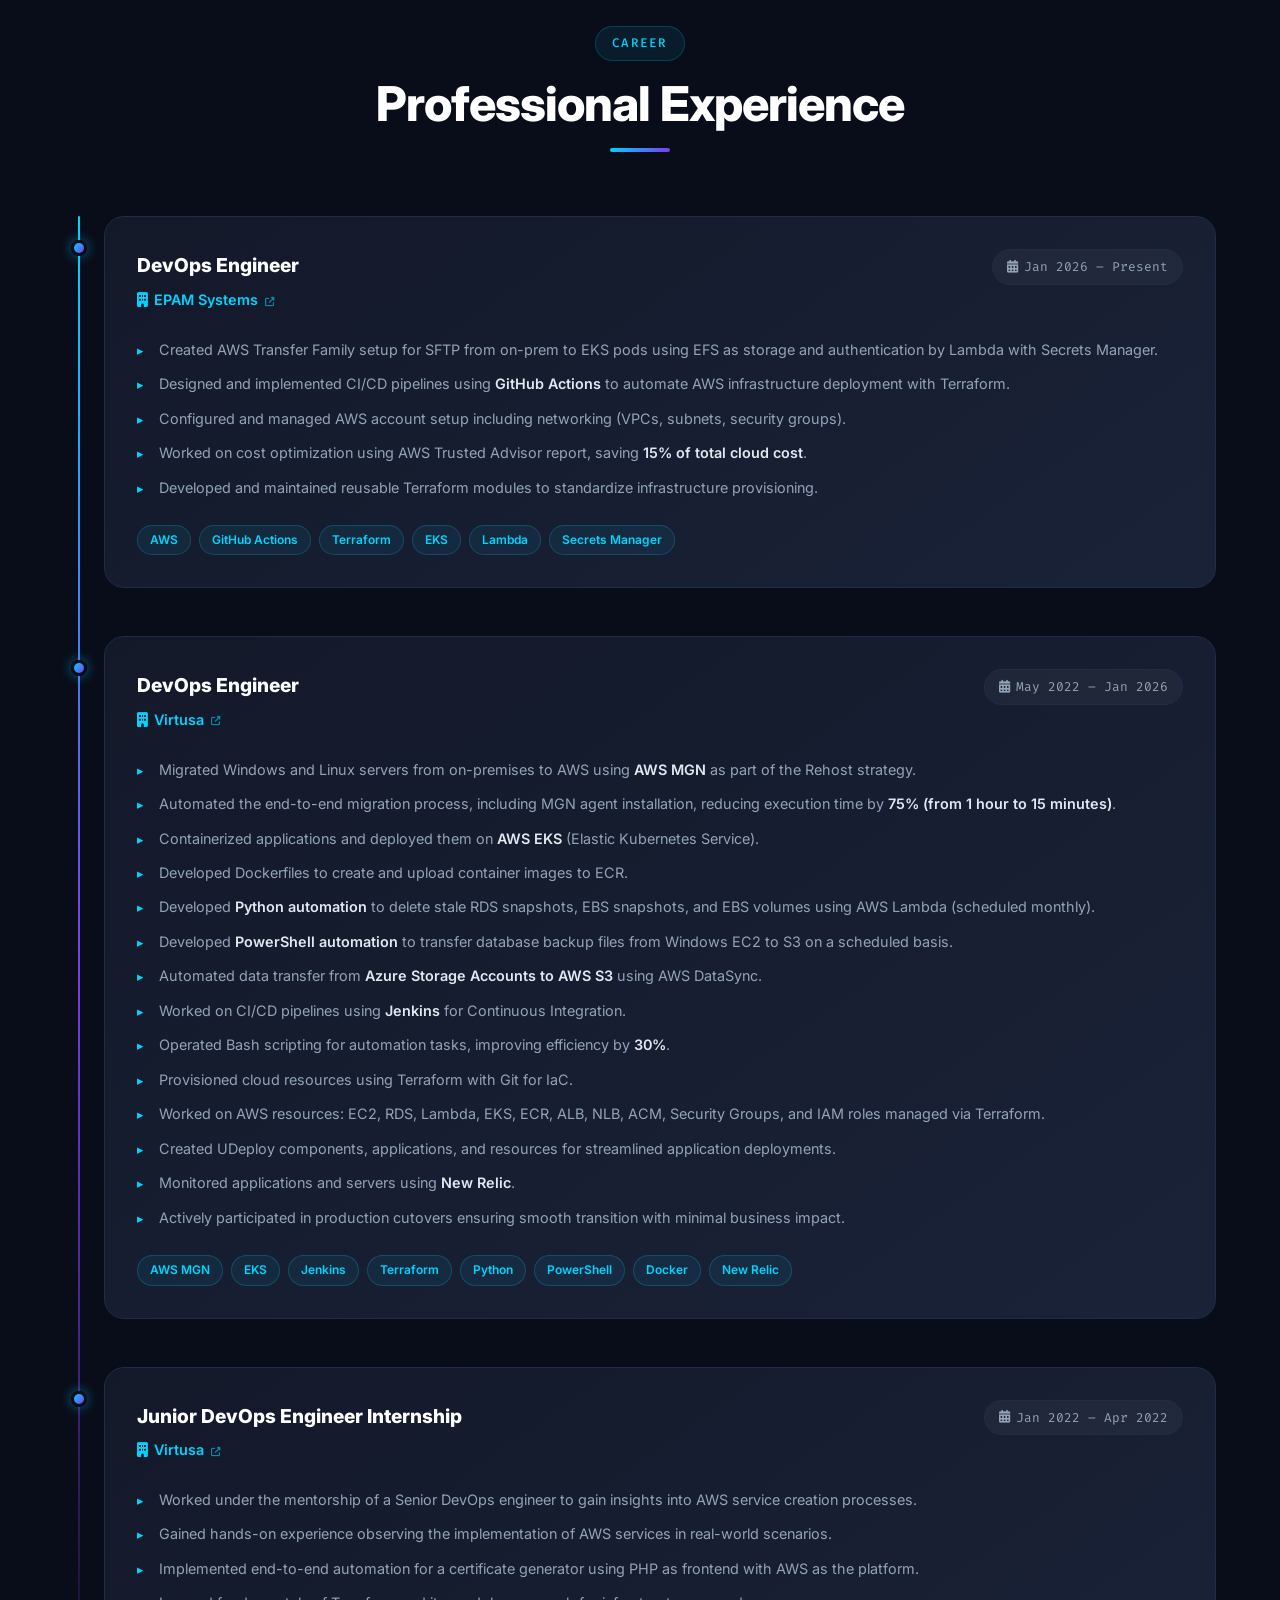
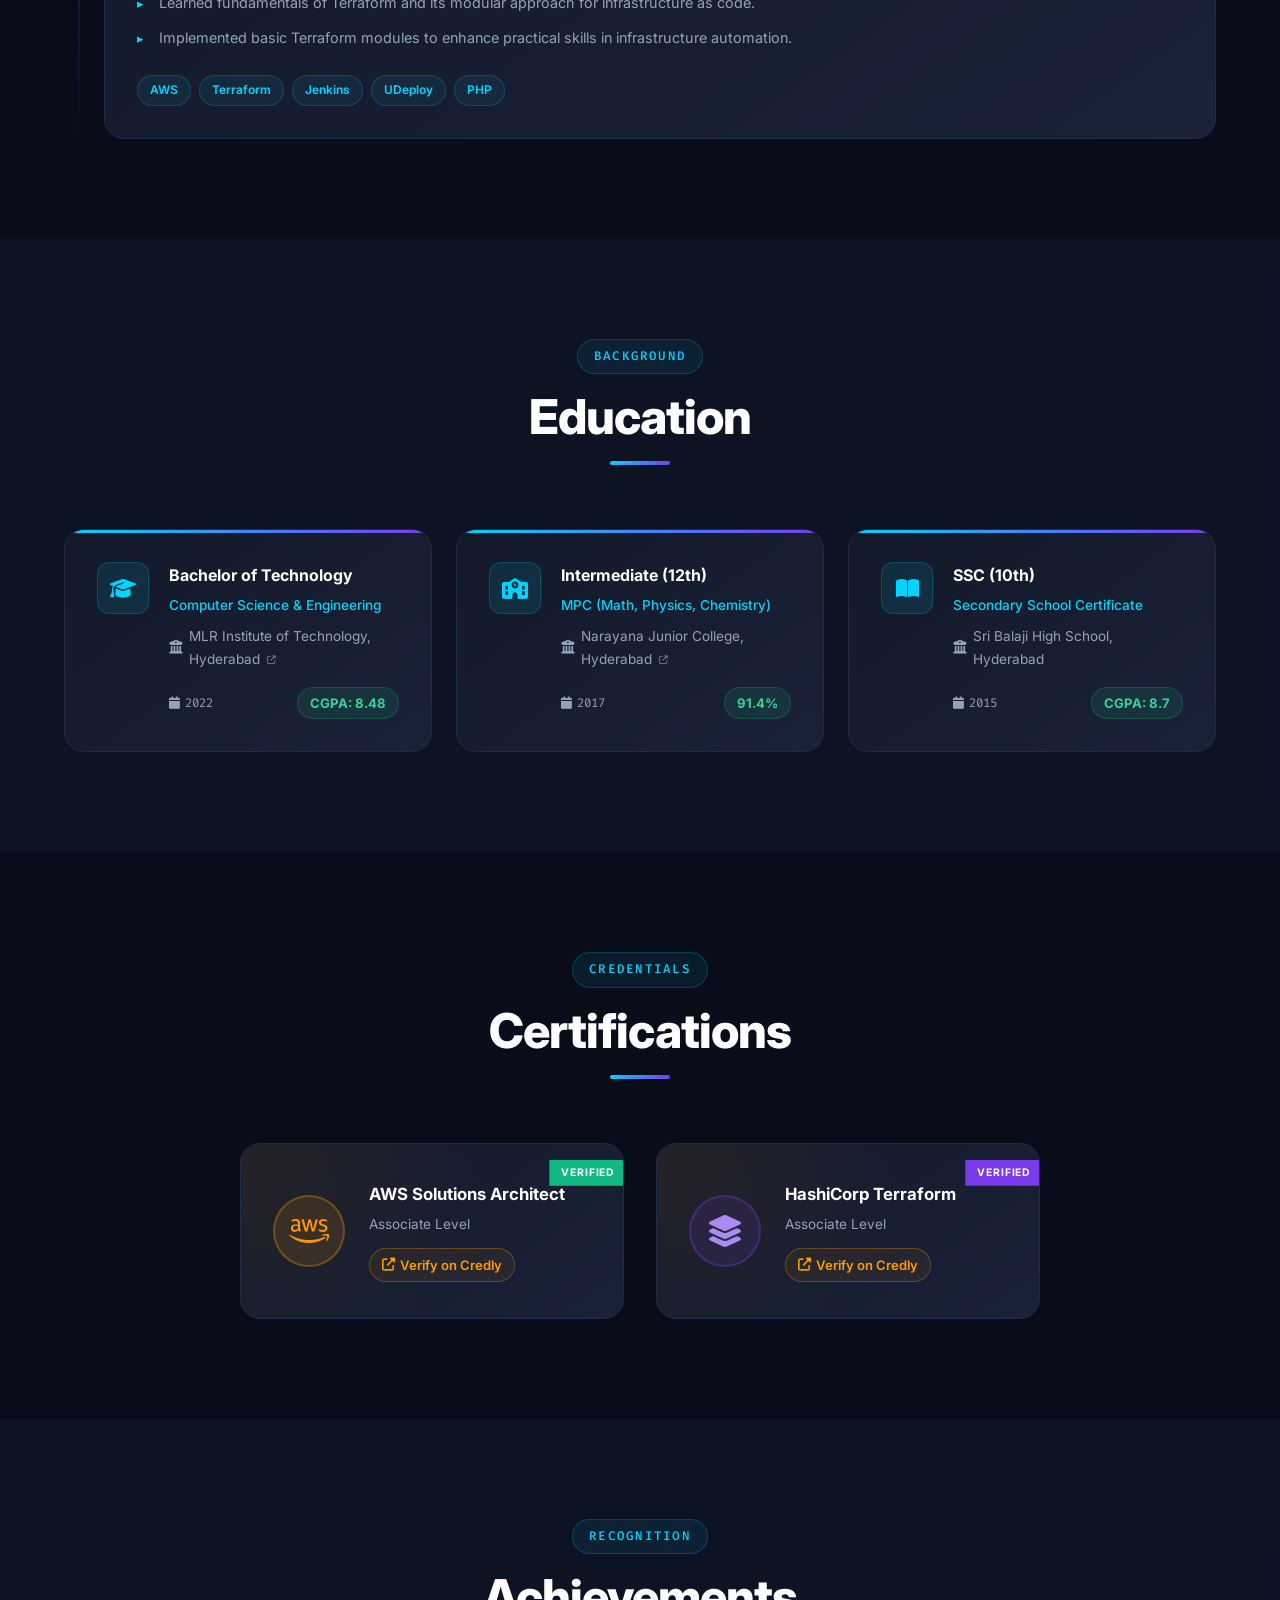
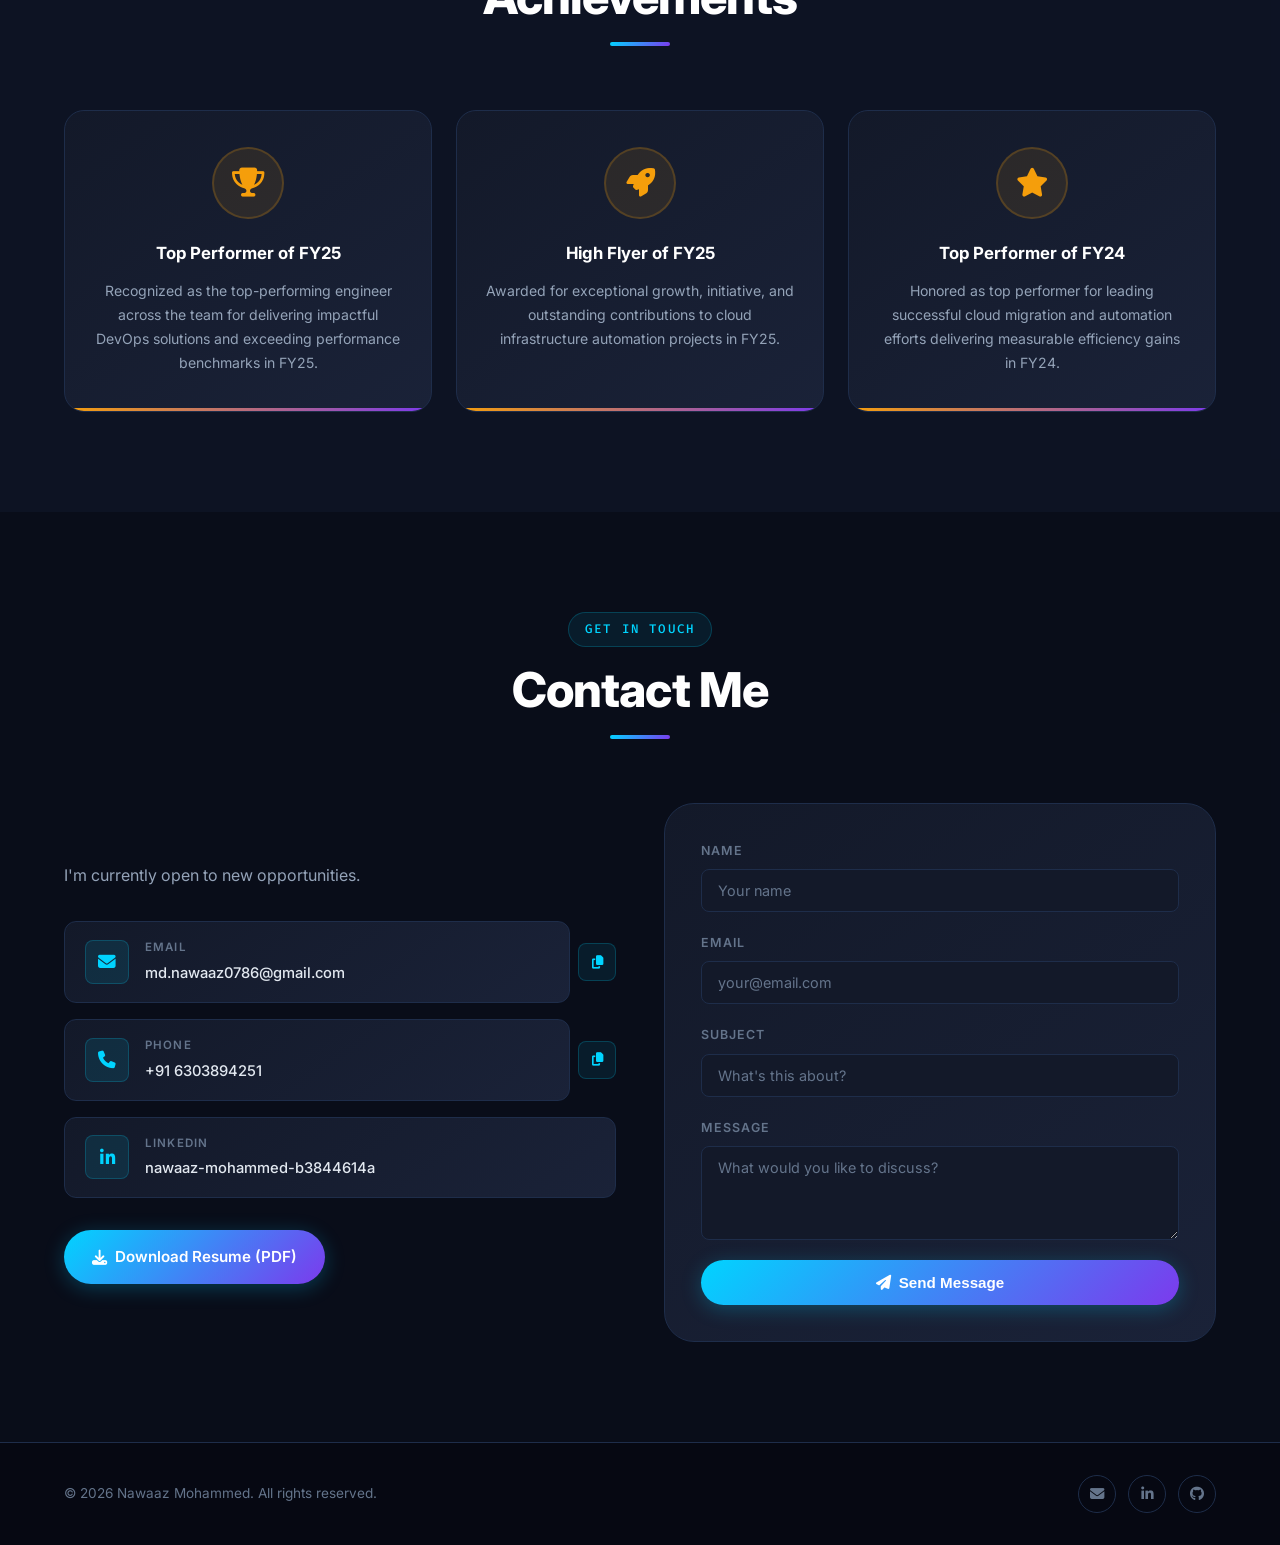
==== commit cfee523d: "Added feature-21" ====
--- a/index.html
+++ b/index.html
@@ -58,9 +58,19 @@
         <li><a href="#achievements">Achievements</a></li>
         <li><a href="#contact">Contact</a></li>
         <li>
-          <a href="Nawaaz_Mohammed_resume.pdf" download class="btn-download-nav">
-            <i class="fas fa-download"></i> Resume
-          </a>
+          <div class="nav-resume-wrap" id="navResumeWrap">
+            <button class="btn-download-nav" id="navResumeBtn" aria-expanded="false">
+              <i class="fas fa-download"></i> Resume
+            </button>
+            <div class="nav-resume-dropdown" id="navResumeDropdown">
+              <a href="Nawaaz_Mohammed_resume.pdf" download id="cv-download-nav" class="nav-resume-option">
+                <i class="fas fa-download"></i> Download
+              </a>
+              <button class="nav-resume-option" id="navShareBtn">
+                <i class="fas fa-share-alt"></i> Share
+              </button>
+            </div>
+          </div>
         </li>
       </ul>
       <button class="hamburger" id="hamburger" aria-label="Toggle menu">
@@ -586,11 +596,30 @@
     </div>
   </footer>
 
-  <!-- Floating download button -->
-  <a href="Nawaaz_Mohammed_resume.pdf" download class="fab-download" aria-label="Download Resume">
-    <i class="fas fa-download"></i>
-    <span class="fab-tooltip">Download Resume</span>
-  </a>
+  <!-- Floating share/download button group -->
+  <div class="fab-group" id="fabGroup">
+    <!-- Sub-action: Download -->
+    <div class="fab-sub-wrap">
+      <span class="fab-sub-label">Download</span>
+      <a href="Nawaaz_Mohammed_resume.pdf" download id="cv-download-fab" class="fab-sub" aria-label="Download Resume">
+        <i class="fas fa-download"></i>
+      </a>
+    </div>
+    <!-- Sub-action: Share -->
+    <div class="fab-sub-wrap">
+      <span class="fab-sub-label">Share</span>
+      <button class="fab-sub" id="fabShareBtn" aria-label="Share Resume">
+        <i class="fas fa-share-alt"></i>
+      </button>
+    </div>
+    <!-- Main toggle button -->
+    <button class="fab-main" id="fabMainBtn" aria-label="Resume options" aria-expanded="false">
+      <span class="fab-main-icons">
+        <i class="fas fa-download"></i>
+        <i class="fas fa-share-alt"></i>
+      </span>
+    </button>
+  </div>
 
   <!-- Back to top -->
   <button id="backToTop" aria-label="Back to top"><i class="fas fa-arrow-up"></i></button>
--- a/css/style.css
+++ b/css/style.css
@@ -211,10 +211,15 @@
 }
 
 .nav-logo {
-  font-size: 1.6rem;
-  font-weight: 900;
-  color: var(--clr-white);
-  letter-spacing: -0.03em;
+  display: flex;
+  align-items: center;
+}
+
+.nav-logo-img {
+  height: 38px;
+  width: auto;
+  display: block;
+  object-fit: contain;
 }
 
 .nav-logo .dot {
@@ -266,6 +271,57 @@
   box-shadow: 0 6px 24px rgba(0, 212, 255, 0.35) !important;
   background: none !important;
   filter: brightness(1.1);
+}
+
+.nav-resume-wrap {
+  position: relative;
+}
+
+.nav-resume-dropdown {
+  display: none;
+  position: absolute;
+  top: calc(100% + 10px);
+  right: 0;
+  background: rgba(19, 25, 41, 0.97);
+  backdrop-filter: blur(16px);
+  -webkit-backdrop-filter: blur(16px);
+  border: 1px solid var(--clr-border);
+  border-radius: var(--radius-md);
+  overflow: hidden;
+  min-width: 150px;
+  box-shadow: var(--shadow-md);
+  z-index: 2000;
+}
+
+.nav-resume-wrap.open .nav-resume-dropdown {
+  display: block;
+}
+
+.nav-resume-option {
+  display: flex;
+  align-items: center;
+  gap: 10px;
+  width: 100%;
+  padding: 12px 18px;
+  font-size: 0.88rem;
+  font-weight: 600;
+  color: var(--clr-text);
+  background: none;
+  border: none;
+  cursor: pointer;
+  text-decoration: none;
+  transition: var(--transition);
+  white-space: nowrap;
+}
+
+.nav-resume-option:hover {
+  background: rgba(0, 212, 255, 0.08);
+  color: var(--clr-accent);
+}
+
+.nav-resume-option i {
+  width: 14px;
+  color: var(--clr-accent);
 }
 
 .hamburger {
@@ -444,9 +500,6 @@
   animation: fadeUp 0.7s ease 1.4s forwards;
 }
 
-.scroll-pulse {
-  /* kept for backwards compat — pulse is now driven by .is-pulsing via JS */
-}
 
 .hero-scroll-hint.is-pulsing {
   animation: scrollPulse 1.1s ease-in-out infinite;
@@ -781,6 +834,16 @@
   font-weight: 600;
 }
 
+.tl-company a {
+  color: inherit;
+  text-decoration: none;
+}
+
+.tl-company a:hover {
+  text-decoration: underline;
+  text-underline-offset: 3px;
+}
+
 .tl-date {
   font-family: var(--font-mono);
   font-size: 0.8rem;
@@ -909,6 +972,24 @@
   display: flex;
   align-items: center;
   gap: 6px;
+}
+
+.edu-school a {
+  color: inherit;
+  text-decoration: none;
+}
+
+.edu-school a:hover {
+  color: var(--clr-accent);
+  text-decoration: underline;
+  text-underline-offset: 3px;
+}
+
+.ext-link-icon {
+  font-size: 0.65em;
+  opacity: 0.6;
+  margin-left: 3px;
+  vertical-align: middle;
 }
 
 .edu-footer {
@@ -1141,6 +1222,43 @@
   margin-bottom: 8px;
 }
 
+.contact-item-row {
+  display: flex;
+  align-items: center;
+  gap: 8px;
+}
+
+.contact-item-row .contact-item {
+  flex: 1;
+}
+
+.copy-btn {
+  flex-shrink: 0;
+  background: rgba(0, 212, 255, 0.08);
+  border: 1px solid rgba(0, 212, 255, 0.2);
+  color: var(--clr-accent);
+  width: 38px;
+  height: 38px;
+  border-radius: var(--radius-sm);
+  display: flex;
+  align-items: center;
+  justify-content: center;
+  cursor: pointer;
+  transition: var(--transition);
+  font-size: 0.82rem;
+}
+
+.copy-btn:hover {
+  background: rgba(0, 212, 255, 0.15);
+  border-color: var(--clr-accent);
+}
+
+.copy-btn.copied {
+  color: var(--clr-green);
+  border-color: var(--clr-green);
+  background: rgba(16, 185, 129, 0.1);
+}
+
 .contact-item {
   display: flex;
   align-items: center;
@@ -1190,67 +1308,6 @@
   font-weight: 500;
 }
 
-/* Map visual */
-.contact-map-card {
-  background: var(--gradient-card);
-  border: 1px solid var(--clr-border);
-  border-radius: var(--radius-xl);
-  height: 360px;
-  display: flex;
-  align-items: center;
-  justify-content: center;
-  position: relative;
-  overflow: hidden;
-}
-
-.contact-map-card::before {
-  content: '';
-  position: absolute;
-  inset: 0;
-  background: radial-gradient(circle at center, rgba(0,212,255,0.06) 0%, transparent 60%);
-}
-
-.map-visual {
-  position: relative;
-  z-index: 1;
-  text-align: center;
-}
-
-.map-pin {
-  font-size: 3.5rem;
-  color: var(--clr-accent);
-  filter: drop-shadow(0 0 20px rgba(0,212,255,0.5));
-  animation: float 3s ease-in-out infinite;
-  display: block;
-  margin-bottom: 16px;
-}
-
-.map-label {
-  font-size: 1rem;
-  font-weight: 600;
-  color: var(--clr-white);
-}
-
-.map-circles {
-  position: absolute;
-  top: 50%;
-  left: 50%;
-  transform: translate(-50%, -50%);
-  pointer-events: none;
-}
-
-.map-circle {
-  position: absolute;
-  border-radius: 50%;
-  border: 1px solid rgba(0, 212, 255, 0.2);
-  transform: translate(-50%, -50%);
-  animation: ripple 3s ease-out infinite;
-}
-
-.c1 { width: 120px; height: 120px; animation-delay: 0s; }
-.c2 { width: 200px; height: 200px; animation-delay: 0.8s; }
-.c3 { width: 300px; height: 300px; animation-delay: 1.6s; }
-
 /* ============================================================
    FOOTER
    ============================================================ */
@@ -1300,59 +1357,119 @@
 }
 
 /* ============================================================
-   FLOATING ACTION BUTTON (Download)
-   ============================================================ */
-.fab-download {
+   FLOATING ACTION BUTTON GROUP
+   ============================================================ */
+.fab-group {
   position: fixed;
   bottom: 84px;
   right: 28px;
   z-index: 900;
+  display: flex;
+  flex-direction: column;
+  align-items: flex-end;
+  gap: 12px;
+}
+
+.fab-main {
   width: 56px;
   height: 56px;
   background: var(--gradient-accent);
   color: var(--clr-white);
+  border: none;
   border-radius: 50%;
   display: flex;
   align-items: center;
   justify-content: center;
   font-size: 1.2rem;
   box-shadow: 0 4px 20px rgba(0, 212, 255, 0.35);
-  transition: var(--transition);
-  text-decoration: none;
-}
-
-.fab-download:hover {
-  transform: scale(1.12);
+  cursor: pointer;
+  transition: var(--transition);
+  flex-shrink: 0;
+}
+
+.fab-main:hover {
+  transform: scale(1.1);
   box-shadow: 0 6px 32px rgba(0, 212, 255, 0.5);
 }
 
-.fab-tooltip {
-  position: absolute;
-  right: 68px;
+.fab-main-icons {
+  display: flex;
+  flex-direction: column;
+  align-items: center;
+  gap: 3px;
+  line-height: 1;
+}
+
+.fab-main-icons i {
+  font-size: 0.72rem;
+}
+
+.fab-main.open .fab-main-icons {
+  display: none;
+}
+
+.fab-main.open {
+  transform: rotate(45deg) scale(1.05);
+}
+
+.fab-sub-wrap {
+  display: flex;
+  align-items: center;
+  gap: 10px;
+  opacity: 0;
+  pointer-events: none;
+  transform: translateY(10px);
+  transition: opacity 0.22s ease, transform 0.22s ease;
+}
+
+.fab-group.open .fab-sub-wrap {
+  opacity: 1;
+  pointer-events: all;
+  transform: translateY(0);
+}
+
+.fab-group.open .fab-sub-wrap:nth-child(2) {
+  transition-delay: 0.04s;
+}
+
+.fab-sub-label {
   background: var(--clr-surface2);
   color: var(--clr-white);
   font-size: 0.78rem;
   font-weight: 600;
-  padding: 6px 12px;
+  padding: 5px 12px;
   border-radius: var(--radius-sm);
   white-space: nowrap;
-  opacity: 0;
+  border: 1px solid var(--clr-border);
   pointer-events: none;
-  transition: var(--transition);
-  border: 1px solid var(--clr-border);
-}
-
-.fab-tooltip::after {
-  content: '';
-  position: absolute;
-  top: 50%; right: -6px;
-  transform: translateY(-50%);
-  border: 5px solid transparent;
-  border-right: none;
-  border-left-color: var(--clr-border);
-}
-
-.fab-download:hover .fab-tooltip { opacity: 1; }
+}
+
+.fab-sub {
+  width: 44px;
+  height: 44px;
+  background: rgba(10, 14, 26, 0.85);
+  backdrop-filter: blur(8px);
+  -webkit-backdrop-filter: blur(8px);
+  color: var(--clr-accent);
+  border: 1px solid rgba(0, 212, 255, 0.3);
+  border-radius: 50%;
+  display: flex;
+  align-items: center;
+  justify-content: center;
+  font-size: 1rem;
+  cursor: pointer;
+  text-decoration: none;
+  transition: var(--transition);
+  flex-shrink: 0;
+}
+
+.fab-sub:hover {
+  background: var(--gradient-accent);
+  color: var(--clr-white);
+  border-color: transparent;
+  transform: scale(1.1);
+  box-shadow: 0 4px 16px rgba(0, 212, 255, 0.4);
+}
 
 /* ============================================================
    BACK TO TOP
@@ -1407,10 +1524,6 @@
 @keyframes bounce {
   0%, 100% { transform: translateY(0); }
   50%       { transform: translateY(7px); }
-}
-
-@keyframes scrollPop {
-  /* legacy — no longer used */
 }
 
 @keyframes scrollPulse {
@@ -1607,6 +1720,21 @@
 }
 
 /* ============================================================
+   SCROLL PROGRESS BAR
+   ============================================================ */
+#scroll-progress {
+  position: fixed;
+  top: 0;
+  left: 0;
+  height: 3px;
+  width: 0%;
+  background: var(--gradient-accent);
+  z-index: 1100;
+  border-radius: 0 2px 2px 0;
+  transition: width 0.08s linear;
+}
+
+/* ============================================================
    ACCESSIBILITY — Reduced Motion
    ============================================================ */
 @media (prefers-reduced-motion: reduce) {
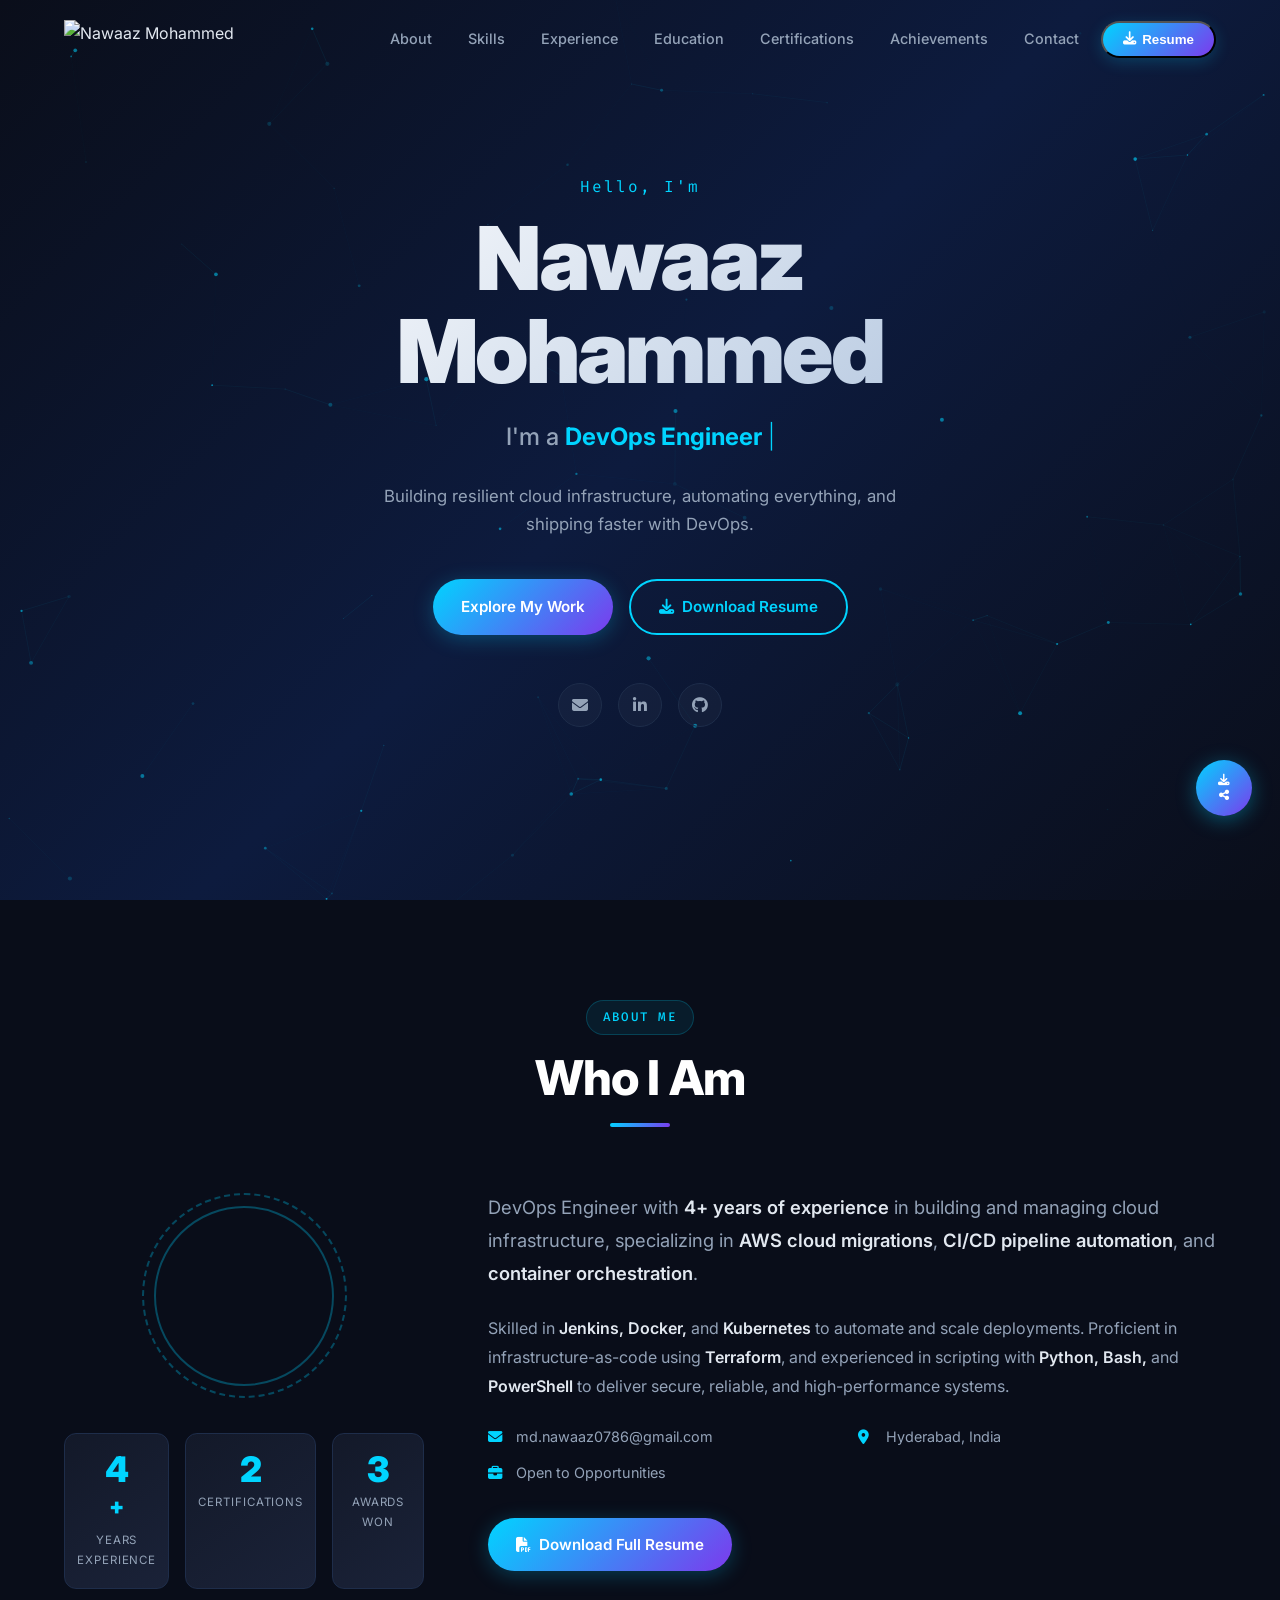
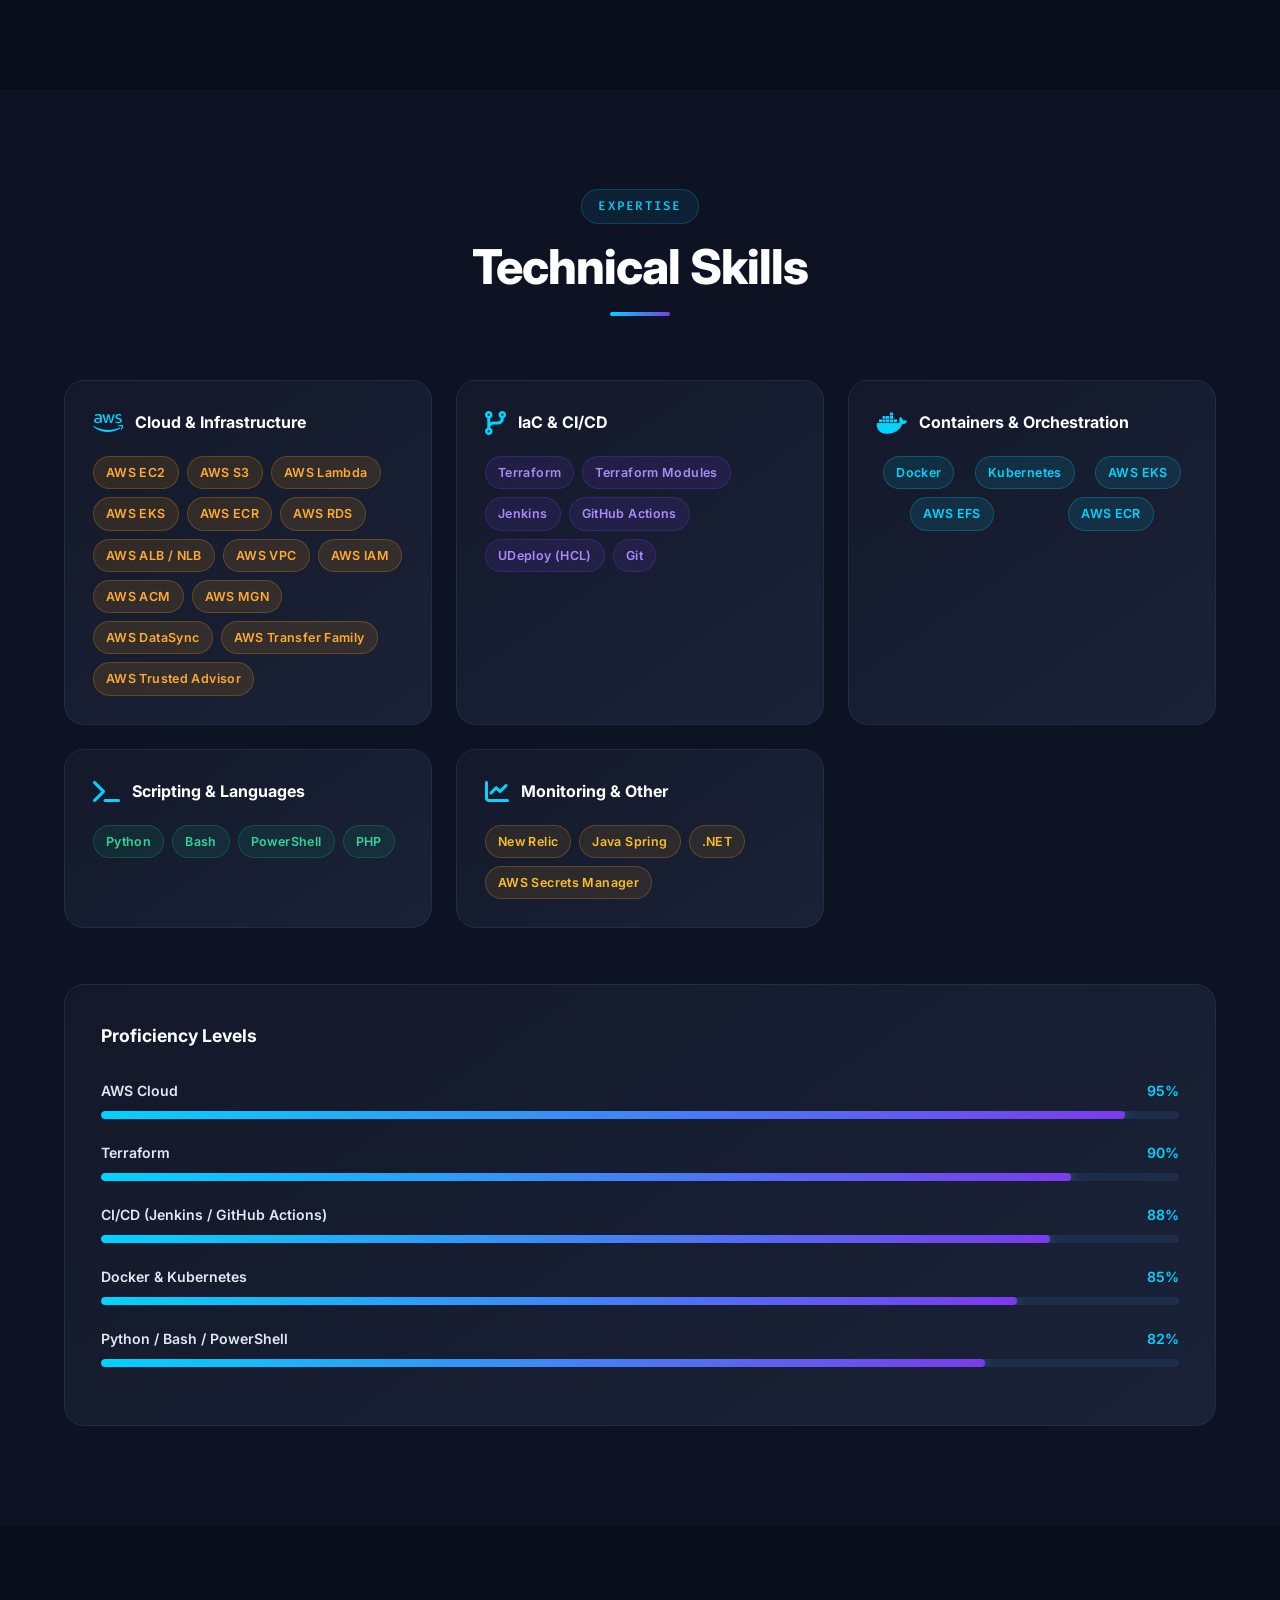
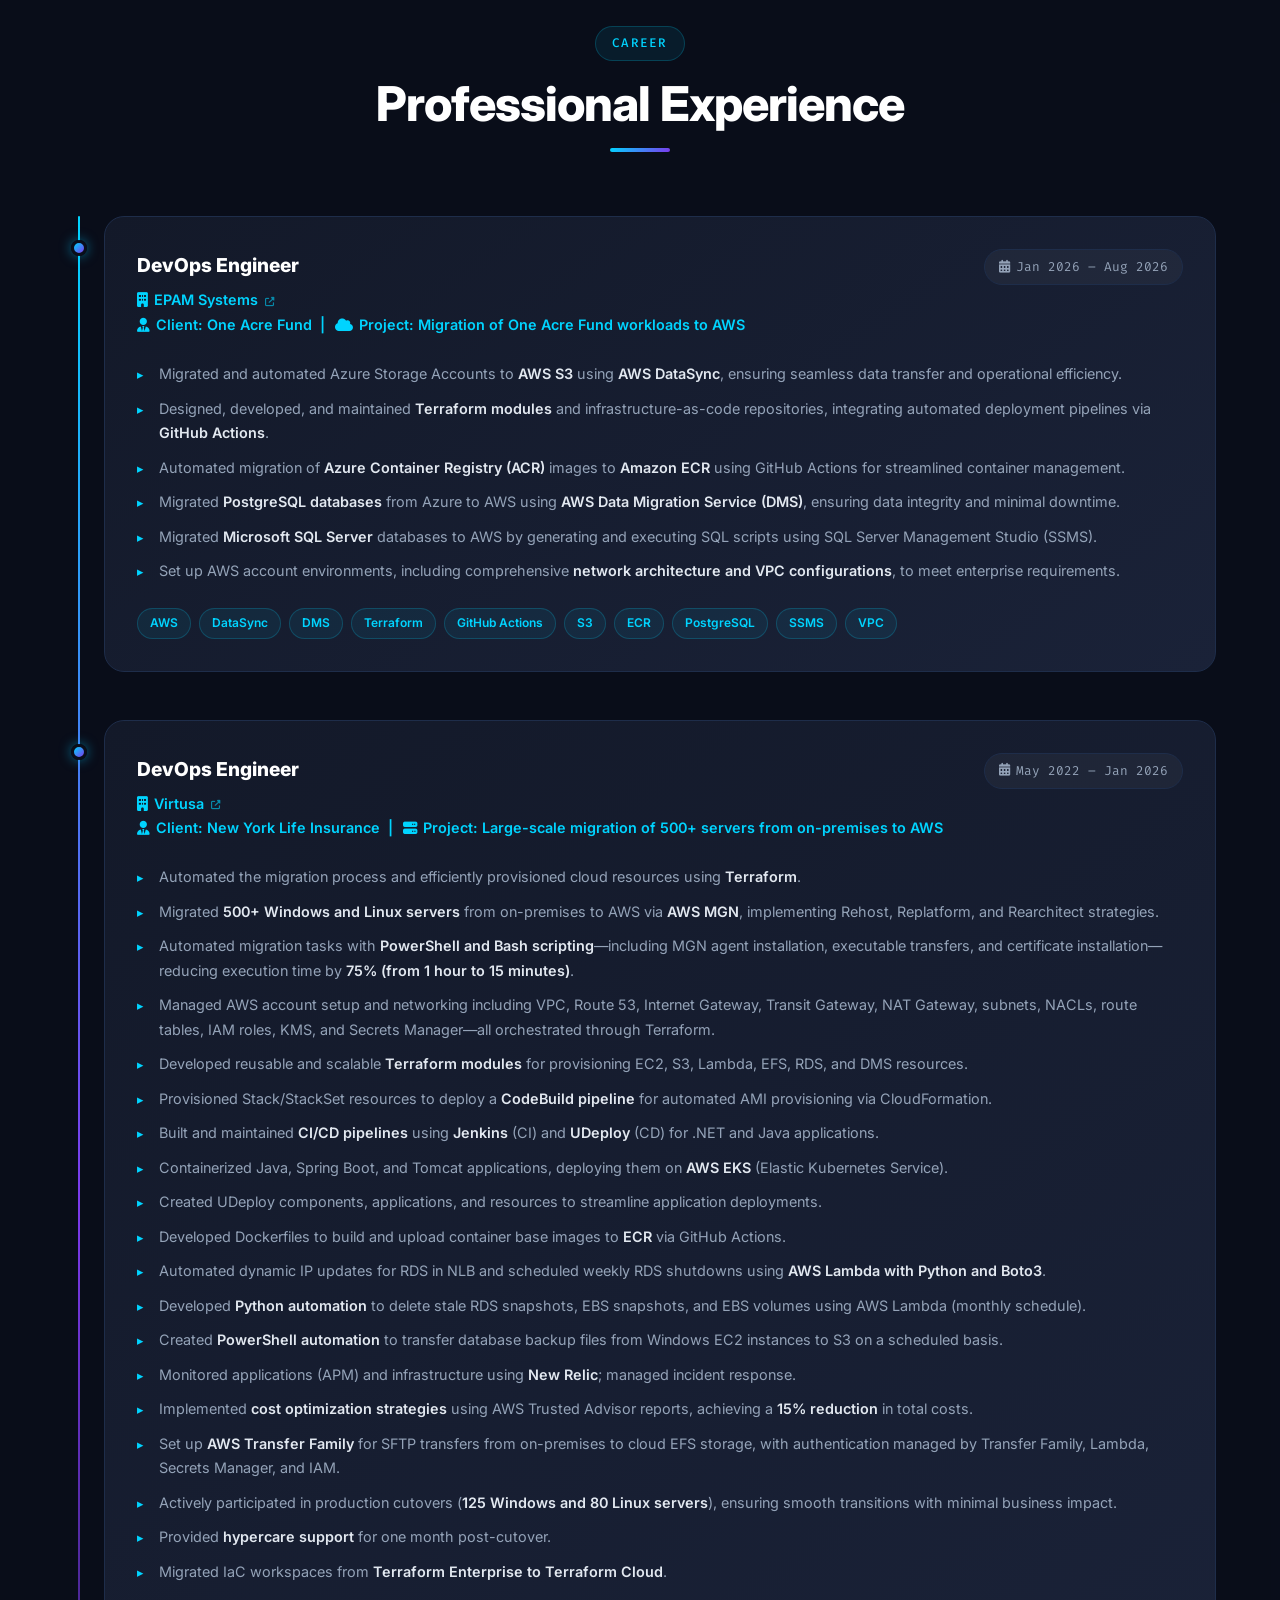
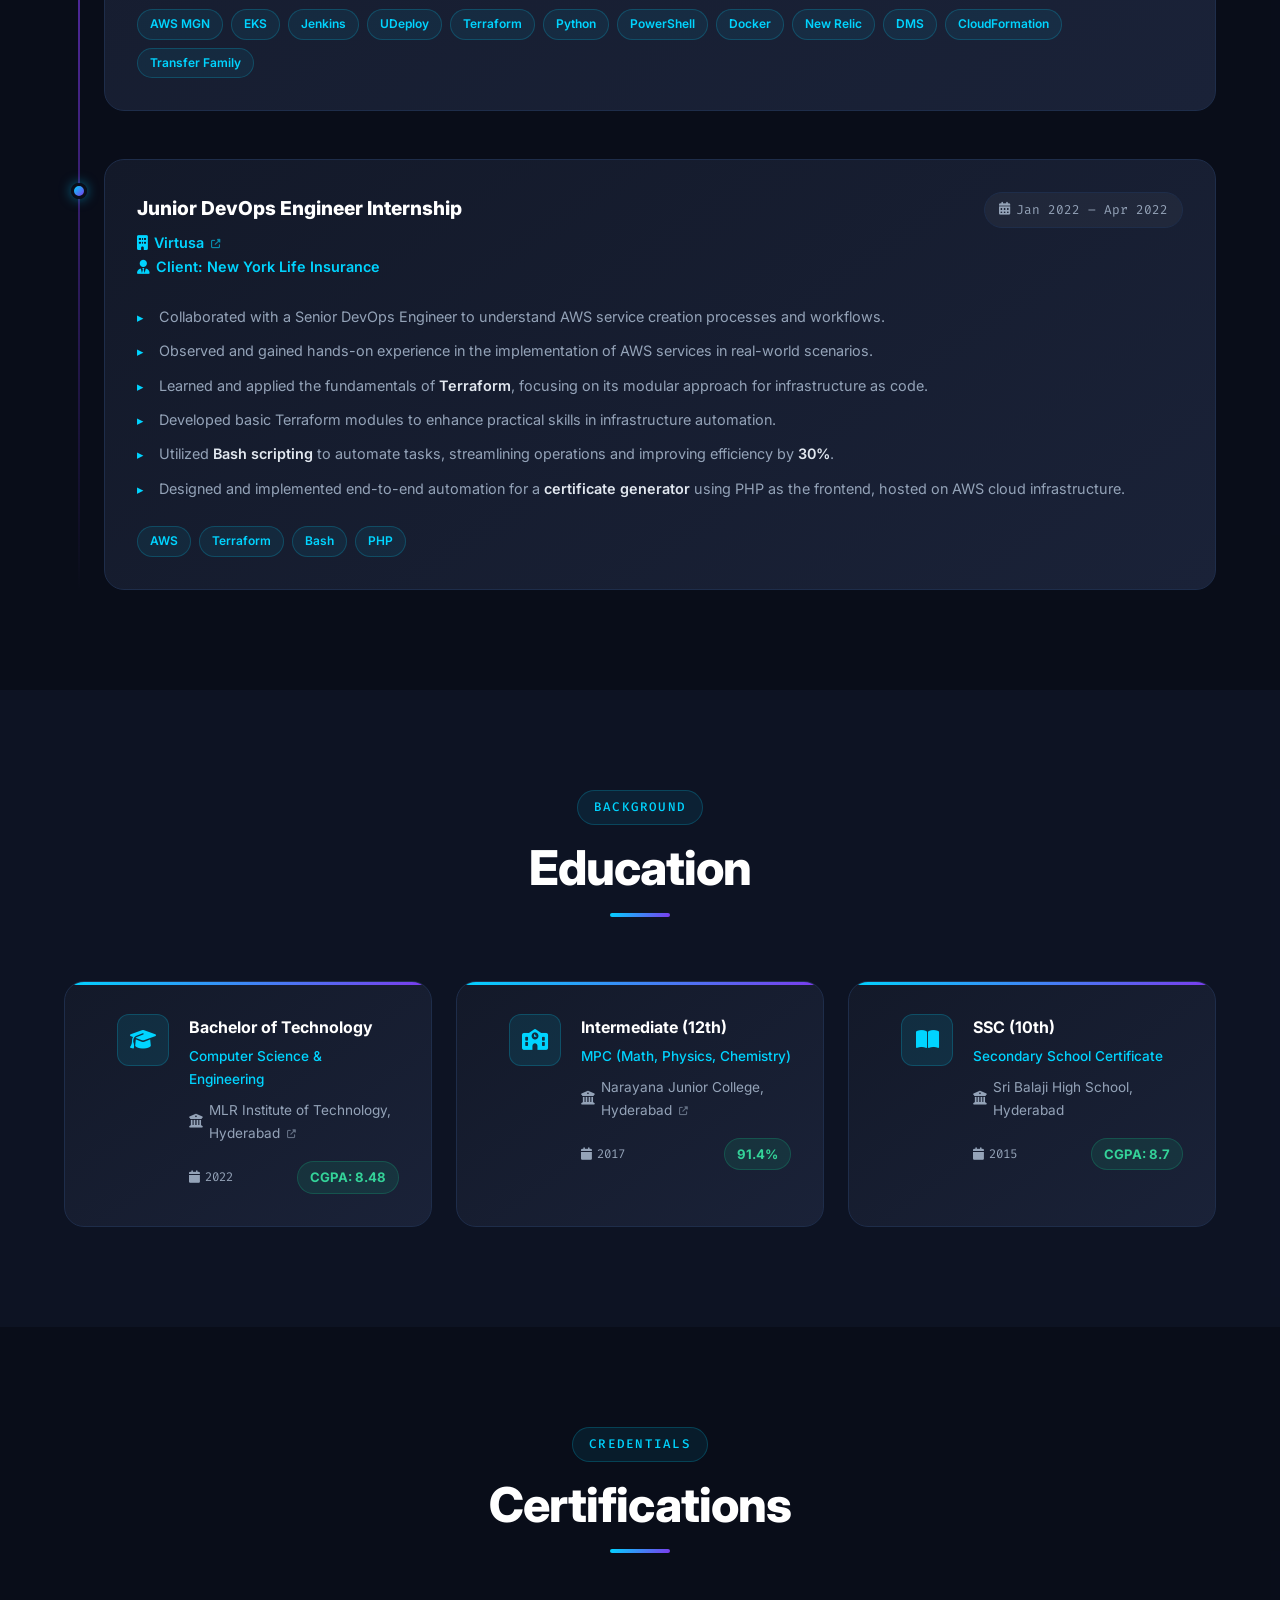
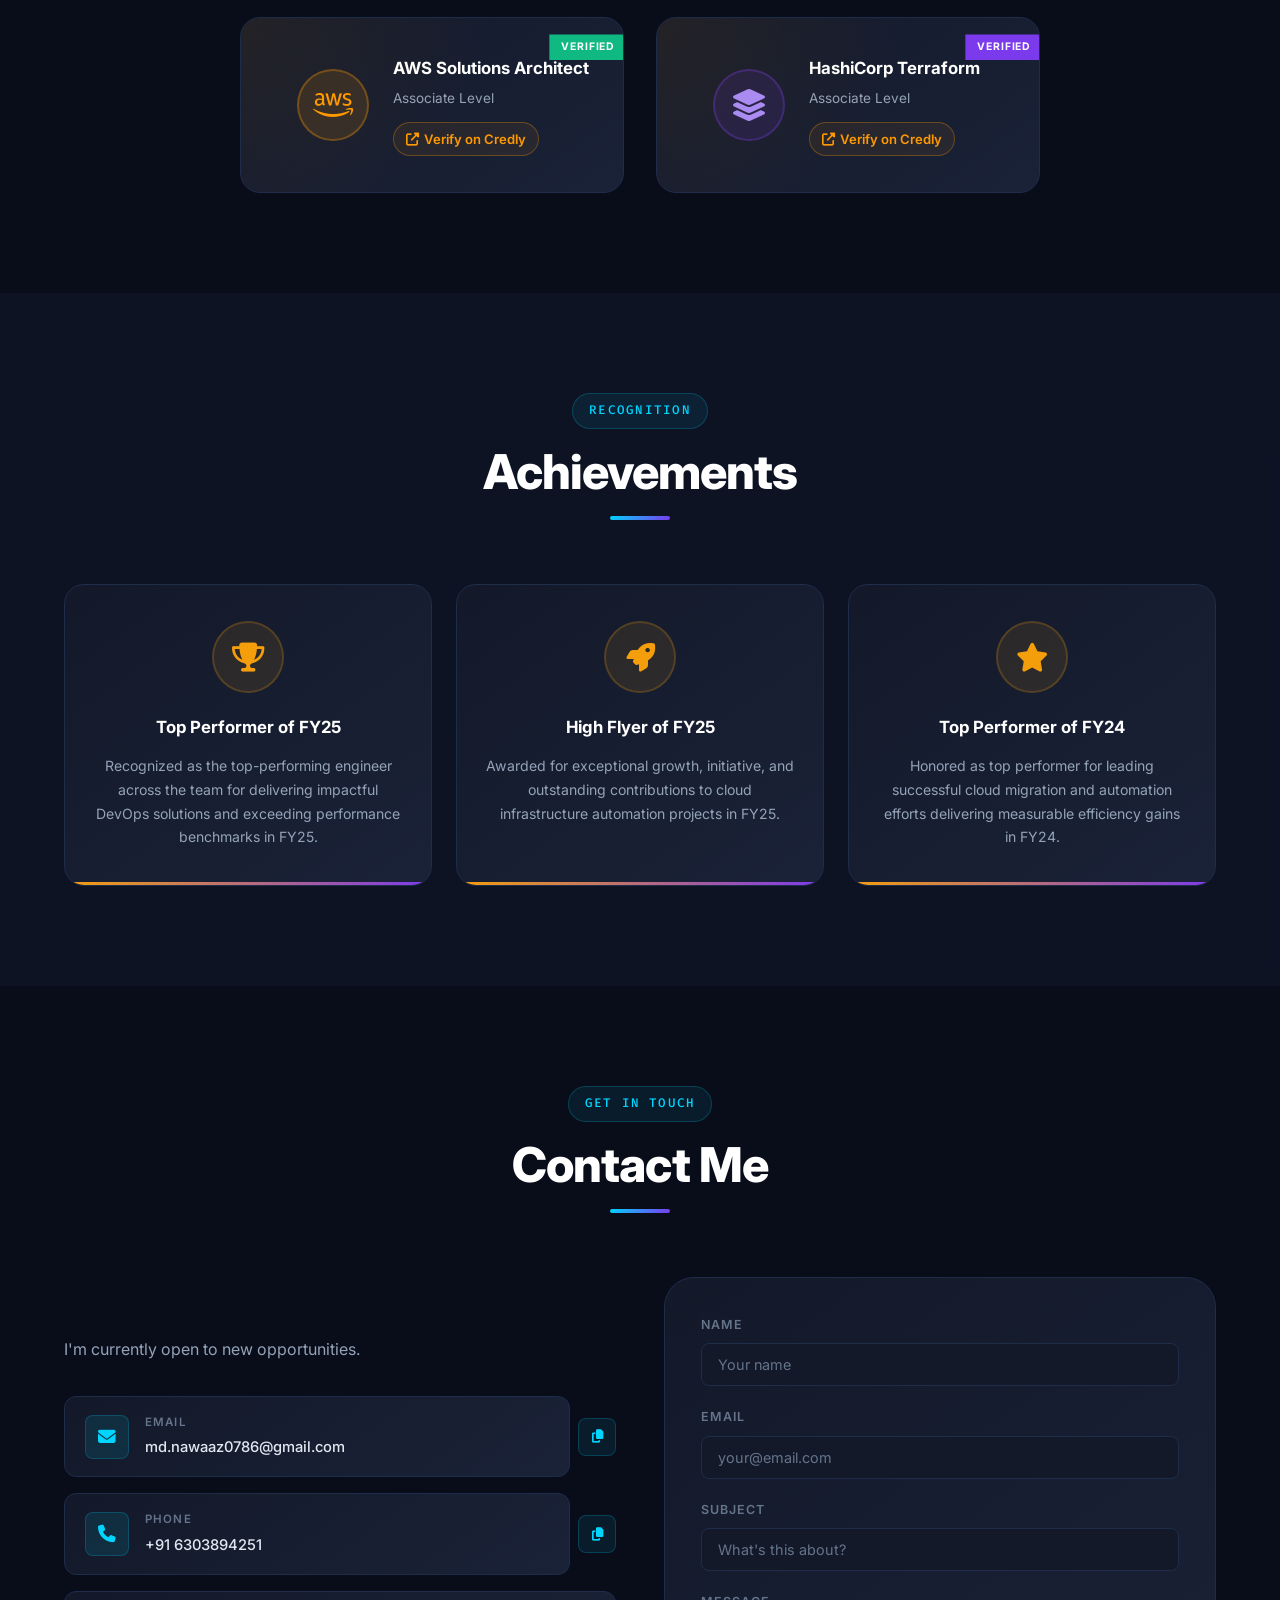
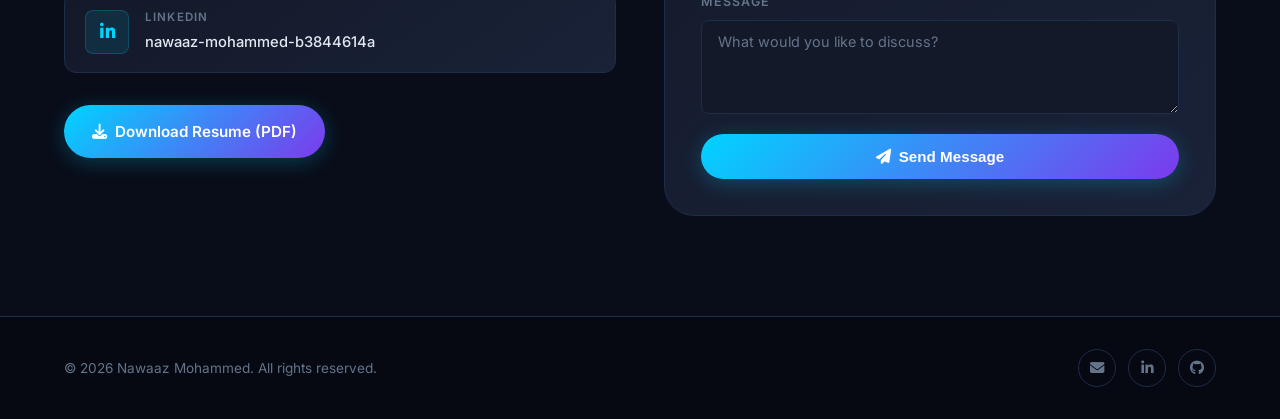
==== commit 27b79fc6: "Update project duration from Jan 2026 – Present to Aug 2026" ====
--- a/index.html
+++ b/index.html
@@ -173,7 +173,8 @@
       </div>
 
       <div class="skills-categories" data-aos>
-        <div class="skill-category">
+        <div class="skill-category tilt-card">
+          <div class="tilt-shine"></div>
           <div class="skill-cat-header">
             <i class="fab fa-aws"></i>
             <h3>Cloud & Infrastructure</h3>
@@ -196,7 +197,8 @@
           </div>
         </div>
 
-        <div class="skill-category">
+        <div class="skill-category tilt-card">
+          <div class="tilt-shine"></div>
           <div class="skill-cat-header">
             <i class="fas fa-code-branch"></i>
             <h3>IaC & CI/CD</h3>
@@ -211,7 +213,8 @@
           </div>
         </div>
 
-        <div class="skill-category">
+        <div class="skill-category tilt-card">
+          <div class="tilt-shine"></div>
           <div class="skill-cat-header">
             <i class="fab fa-docker"></i>
             <h3>Containers & Orchestration</h3>
@@ -225,7 +228,8 @@
           </div>
         </div>
 
-        <div class="skill-category">
+        <div class="skill-category tilt-card">
+          <div class="tilt-shine"></div>
           <div class="skill-cat-header">
             <i class="fas fa-terminal"></i>
             <h3>Scripting & Languages</h3>
@@ -238,7 +242,8 @@
           </div>
         </div>
 
-        <div class="skill-category">
+        <div class="skill-category tilt-card">
+          <div class="tilt-shine"></div>
           <div class="skill-cat-header">
             <i class="fas fa-chart-line"></i>
             <h3>Monitoring & Other</h3>
@@ -295,18 +300,20 @@
               <div>
                 <h3 class="tl-role">DevOps Engineer</h3>
                 <p class="tl-company"><i class="fas fa-building"></i> <a href="https://www.epam.com" target="_blank" rel="noopener noreferrer">EPAM Systems <i class="fas fa-external-link-alt ext-link-icon"></i></a></p>
+                <p class="tl-company"><i class="fas fa-user-tie"></i> Client: One Acre Fund &nbsp;|&nbsp; <i class="fas fa-cloud"></i> Project: Migration of One Acre Fund workloads to AWS</p>
               </div>
-              <span class="tl-date"><i class="fas fa-calendar-alt"></i> Jan 2026 – Present</span>
+              <span class="tl-date"><i class="fas fa-calendar-alt"></i> Jan 2026 – Aug 2026</span>
             </div>
             <ul class="tl-list">
-              <li>Created AWS Transfer Family setup for SFTP from on-prem to EKS pods using EFS as storage and authentication by Lambda with Secrets Manager.</li>
-              <li>Designed and implemented CI/CD pipelines using <strong>GitHub Actions</strong> to automate AWS infrastructure deployment with Terraform.</li>
-              <li>Configured and managed AWS account setup including networking (VPCs, subnets, security groups).</li>
-              <li>Worked on cost optimization using AWS Trusted Advisor report, saving <strong>15% of total cloud cost</strong>.</li>
-              <li>Developed and maintained reusable Terraform modules to standardize infrastructure provisioning.</li>
+              <li>Migrated and automated Azure Storage Accounts to <strong>AWS S3</strong> using <strong>AWS DataSync</strong>, ensuring seamless data transfer and operational efficiency.</li>
+              <li>Designed, developed, and maintained <strong>Terraform modules</strong> and infrastructure-as-code repositories, integrating automated deployment pipelines via <strong>GitHub Actions</strong>.</li>
+              <li>Automated migration of <strong>Azure Container Registry (ACR)</strong> images to <strong>Amazon ECR</strong> using GitHub Actions for streamlined container management.</li>
+              <li>Migrated <strong>PostgreSQL databases</strong> from Azure to AWS using <strong>AWS Data Migration Service (DMS)</strong>, ensuring data integrity and minimal downtime.</li>
+              <li>Migrated <strong>Microsoft SQL Server</strong> databases to AWS by generating and executing SQL scripts using SQL Server Management Studio (SSMS).</li>
+              <li>Set up AWS account environments, including comprehensive <strong>network architecture and VPC configurations</strong>, to meet enterprise requirements.</li>
             </ul>
             <div class="tl-tags">
-              <span>AWS</span><span>GitHub Actions</span><span>Terraform</span><span>EKS</span><span>Lambda</span><span>Secrets Manager</span>
+              <span>AWS</span><span>DataSync</span><span>DMS</span><span>Terraform</span><span>GitHub Actions</span><span>S3</span><span>ECR</span><span>PostgreSQL</span><span>SSMS</span><span>VPC</span>
             </div>
           </div>
         </div>
@@ -319,27 +326,33 @@
               <div>
                 <h3 class="tl-role">DevOps Engineer</h3>
                 <p class="tl-company"><i class="fas fa-building"></i> <a href="https://www.virtusa.com" target="_blank" rel="noopener noreferrer">Virtusa <i class="fas fa-external-link-alt ext-link-icon"></i></a></p>
+                <p class="tl-company"><i class="fas fa-user-tie"></i> Client: New York Life Insurance &nbsp;|&nbsp; <i class="fas fa-server"></i> Project: Large-scale migration of 500+ servers from on-premises to AWS</p>
               </div>
               <span class="tl-date"><i class="fas fa-calendar-alt"></i> May 2022 – Jan 2026</span>
             </div>
             <ul class="tl-list">
-              <li>Migrated Windows and Linux servers from on-premises to AWS using <strong>AWS MGN</strong> as part of the Rehost strategy.</li>
-              <li>Automated the end-to-end migration process, including MGN agent installation, reducing execution time by <strong>75% (from 1 hour to 15 minutes)</strong>.</li>
-              <li>Containerized applications and deployed them on <strong>AWS EKS</strong> (Elastic Kubernetes Service).</li>
-              <li>Developed Dockerfiles to create and upload container images to ECR.</li>
-              <li>Developed <strong>Python automation</strong> to delete stale RDS snapshots, EBS snapshots, and EBS volumes using AWS Lambda (scheduled monthly).</li>
-              <li>Developed <strong>PowerShell automation</strong> to transfer database backup files from Windows EC2 to S3 on a scheduled basis.</li>
-              <li>Automated data transfer from <strong>Azure Storage Accounts to AWS S3</strong> using AWS DataSync.</li>
-              <li>Worked on CI/CD pipelines using <strong>Jenkins</strong> for Continuous Integration.</li>
-              <li>Operated Bash scripting for automation tasks, improving efficiency by <strong>30%</strong>.</li>
-              <li>Provisioned cloud resources using Terraform with Git for IaC.</li>
-              <li>Worked on AWS resources: EC2, RDS, Lambda, EKS, ECR, ALB, NLB, ACM, Security Groups, and IAM roles managed via Terraform.</li>
-              <li>Created UDeploy components, applications, and resources for streamlined application deployments.</li>
-              <li>Monitored applications and servers using <strong>New Relic</strong>.</li>
-              <li>Actively participated in production cutovers ensuring smooth transition with minimal business impact.</li>
+              <li>Automated the migration process and efficiently provisioned cloud resources using <strong>Terraform</strong>.</li>
+              <li>Migrated <strong>500+ Windows and Linux servers</strong> from on-premises to AWS via <strong>AWS MGN</strong>, implementing Rehost, Replatform, and Rearchitect strategies.</li>
+              <li>Automated migration tasks with <strong>PowerShell and Bash scripting</strong>—including MGN agent installation, executable transfers, and certificate installation—reducing execution time by <strong>75% (from 1 hour to 15 minutes)</strong>.</li>
+              <li>Managed AWS account setup and networking including VPC, Route 53, Internet Gateway, Transit Gateway, NAT Gateway, subnets, NACLs, route tables, IAM roles, KMS, and Secrets Manager—all orchestrated through Terraform.</li>
+              <li>Developed reusable and scalable <strong>Terraform modules</strong> for provisioning EC2, S3, Lambda, EFS, RDS, and DMS resources.</li>
+              <li>Provisioned Stack/StackSet resources to deploy a <strong>CodeBuild pipeline</strong> for automated AMI provisioning via CloudFormation.</li>
+              <li>Built and maintained <strong>CI/CD pipelines</strong> using <strong>Jenkins</strong> (CI) and <strong>UDeploy</strong> (CD) for .NET and Java applications.</li>
+              <li>Containerized Java, Spring Boot, and Tomcat applications, deploying them on <strong>AWS EKS</strong> (Elastic Kubernetes Service).</li>
+              <li>Created UDeploy components, applications, and resources to streamline application deployments.</li>
+              <li>Developed Dockerfiles to build and upload container base images to <strong>ECR</strong> via GitHub Actions.</li>
+              <li>Automated dynamic IP updates for RDS in NLB and scheduled weekly RDS shutdowns using <strong>AWS Lambda with Python and Boto3</strong>.</li>
+              <li>Developed <strong>Python automation</strong> to delete stale RDS snapshots, EBS snapshots, and EBS volumes using AWS Lambda (monthly schedule).</li>
+              <li>Created <strong>PowerShell automation</strong> to transfer database backup files from Windows EC2 instances to S3 on a scheduled basis.</li>
+              <li>Monitored applications (APM) and infrastructure using <strong>New Relic</strong>; managed incident response.</li>
+              <li>Implemented <strong>cost optimization strategies</strong> using AWS Trusted Advisor reports, achieving a <strong>15% reduction</strong> in total costs.</li>
+              <li>Set up <strong>AWS Transfer Family</strong> for SFTP transfers from on-premises to cloud EFS storage, with authentication managed by Transfer Family, Lambda, Secrets Manager, and IAM.</li>
+              <li>Actively participated in production cutovers (<strong>125 Windows and 80 Linux servers</strong>), ensuring smooth transitions with minimal business impact.</li>
+              <li>Provided <strong>hypercare support</strong> for one month post-cutover.</li>
+              <li>Migrated IaC workspaces from <strong>Terraform Enterprise to Terraform Cloud</strong>.</li>
             </ul>
             <div class="tl-tags">
-              <span>AWS MGN</span><span>EKS</span><span>Jenkins</span><span>Terraform</span><span>Python</span><span>PowerShell</span><span>Docker</span><span>New Relic</span>
+              <span>AWS MGN</span><span>EKS</span><span>Jenkins</span><span>UDeploy</span><span>Terraform</span><span>Python</span><span>PowerShell</span><span>Docker</span><span>New Relic</span><span>DMS</span><span>CloudFormation</span><span>Transfer Family</span>
             </div>
           </div>
         </div>
@@ -352,18 +365,20 @@
               <div>
                 <h3 class="tl-role">Junior DevOps Engineer Internship</h3>
                 <p class="tl-company"><i class="fas fa-building"></i> <a href="https://www.virtusa.com" target="_blank" rel="noopener noreferrer">Virtusa <i class="fas fa-external-link-alt ext-link-icon"></i></a></p>
+                <p class="tl-company"><i class="fas fa-user-tie"></i> Client: New York Life Insurance</p>
               </div>
               <span class="tl-date"><i class="fas fa-calendar-alt"></i> Jan 2022 – Apr 2022</span>
             </div>
             <ul class="tl-list">
-              <li>Worked under the mentorship of a Senior DevOps engineer to gain insights into AWS service creation processes.</li>
-              <li>Gained hands-on experience observing the implementation of AWS services in real-world scenarios.</li>
-              <li>Implemented end-to-end automation for a certificate generator using PHP as frontend with AWS as the platform.</li>
-              <li>Learned fundamentals of Terraform and its modular approach for infrastructure as code.</li>
-              <li>Implemented basic Terraform modules to enhance practical skills in infrastructure automation.</li>
+              <li>Collaborated with a Senior DevOps Engineer to understand AWS service creation processes and workflows.</li>
+              <li>Observed and gained hands-on experience in the implementation of AWS services in real-world scenarios.</li>
+              <li>Learned and applied the fundamentals of <strong>Terraform</strong>, focusing on its modular approach for infrastructure as code.</li>
+              <li>Developed basic Terraform modules to enhance practical skills in infrastructure automation.</li>
+              <li>Utilized <strong>Bash scripting</strong> to automate tasks, streamlining operations and improving efficiency by <strong>30%</strong>.</li>
+              <li>Designed and implemented end-to-end automation for a <strong>certificate generator</strong> using PHP as the frontend, hosted on AWS cloud infrastructure.</li>
             </ul>
             <div class="tl-tags">
-              <span>AWS</span><span>Terraform</span><span>Jenkins</span><span>UDeploy</span><span>PHP</span>
+              <span>AWS</span><span>Terraform</span><span>Bash</span><span>PHP</span>
             </div>
           </div>
         </div>
@@ -381,7 +396,8 @@
       </div>
       <div class="edu-grid">
 
-        <div class="edu-card" data-aos>
+        <div class="edu-card tilt-card" data-aos="flip">
+          <div class="tilt-shine"></div>
           <div class="edu-icon"><i class="fas fa-graduation-cap"></i></div>
           <div class="edu-body">
             <h3>Bachelor of Technology</h3>
@@ -394,7 +410,8 @@
           </div>
         </div>
 
-        <div class="edu-card" data-aos>
+        <div class="edu-card tilt-card" data-aos="flip">
+          <div class="tilt-shine"></div>
           <div class="edu-icon"><i class="fas fa-school"></i></div>
           <div class="edu-body">
             <h3>Intermediate (12th)</h3>
@@ -407,7 +424,8 @@
           </div>
         </div>
 
-        <div class="edu-card" data-aos>
+        <div class="edu-card tilt-card" data-aos="flip">
+          <div class="tilt-shine"></div>
           <div class="edu-icon"><i class="fas fa-book-open"></i></div>
           <div class="edu-body">
             <h3>SSC (10th)</h3>
@@ -433,7 +451,8 @@
       </div>
       <div class="cert-grid">
 
-        <div class="cert-card" data-aos>
+        <div class="cert-card tilt-card" data-aos="flip">
+          <div class="tilt-shine"></div>
           <div class="cert-badge">
             <i class="fab fa-aws"></i>
           </div>
@@ -447,7 +466,8 @@
           <div class="cert-ribbon">Verified</div>
         </div>
 
-        <div class="cert-card" data-aos>
+        <div class="cert-card tilt-card" data-aos="flip">
+          <div class="tilt-shine"></div>
           <div class="cert-badge terraform">
             <i class="fas fa-layer-group"></i>
           </div>
@@ -474,19 +494,22 @@
       </div>
       <div class="ach-grid">
 
-        <div class="ach-card" data-aos>
+        <div class="ach-card tilt-card" data-aos="flip">
+          <div class="tilt-shine"></div>
           <div class="ach-icon"><i class="fas fa-trophy"></i></div>
           <h3>Top Performer of FY25</h3>
           <p>Recognized as the top-performing engineer across the team for delivering impactful DevOps solutions and exceeding performance benchmarks in FY25.</p>
         </div>
 
-        <div class="ach-card" data-aos>
+        <div class="ach-card tilt-card" data-aos="flip">
+          <div class="tilt-shine"></div>
           <div class="ach-icon"><i class="fas fa-rocket"></i></div>
           <h3>High Flyer of FY25</h3>
           <p>Awarded for exceptional growth, initiative, and outstanding contributions to cloud infrastructure automation projects in FY25.</p>
         </div>
 
-        <div class="ach-card" data-aos>
+        <div class="ach-card tilt-card" data-aos="flip">
+          <div class="tilt-shine"></div>
           <div class="ach-icon"><i class="fas fa-star"></i></div>
           <h3>Top Performer of FY24</h3>
           <p>Honored as top performer for leading successful cloud migration and automation efforts delivering measurable efficiency gains in FY24.</p>
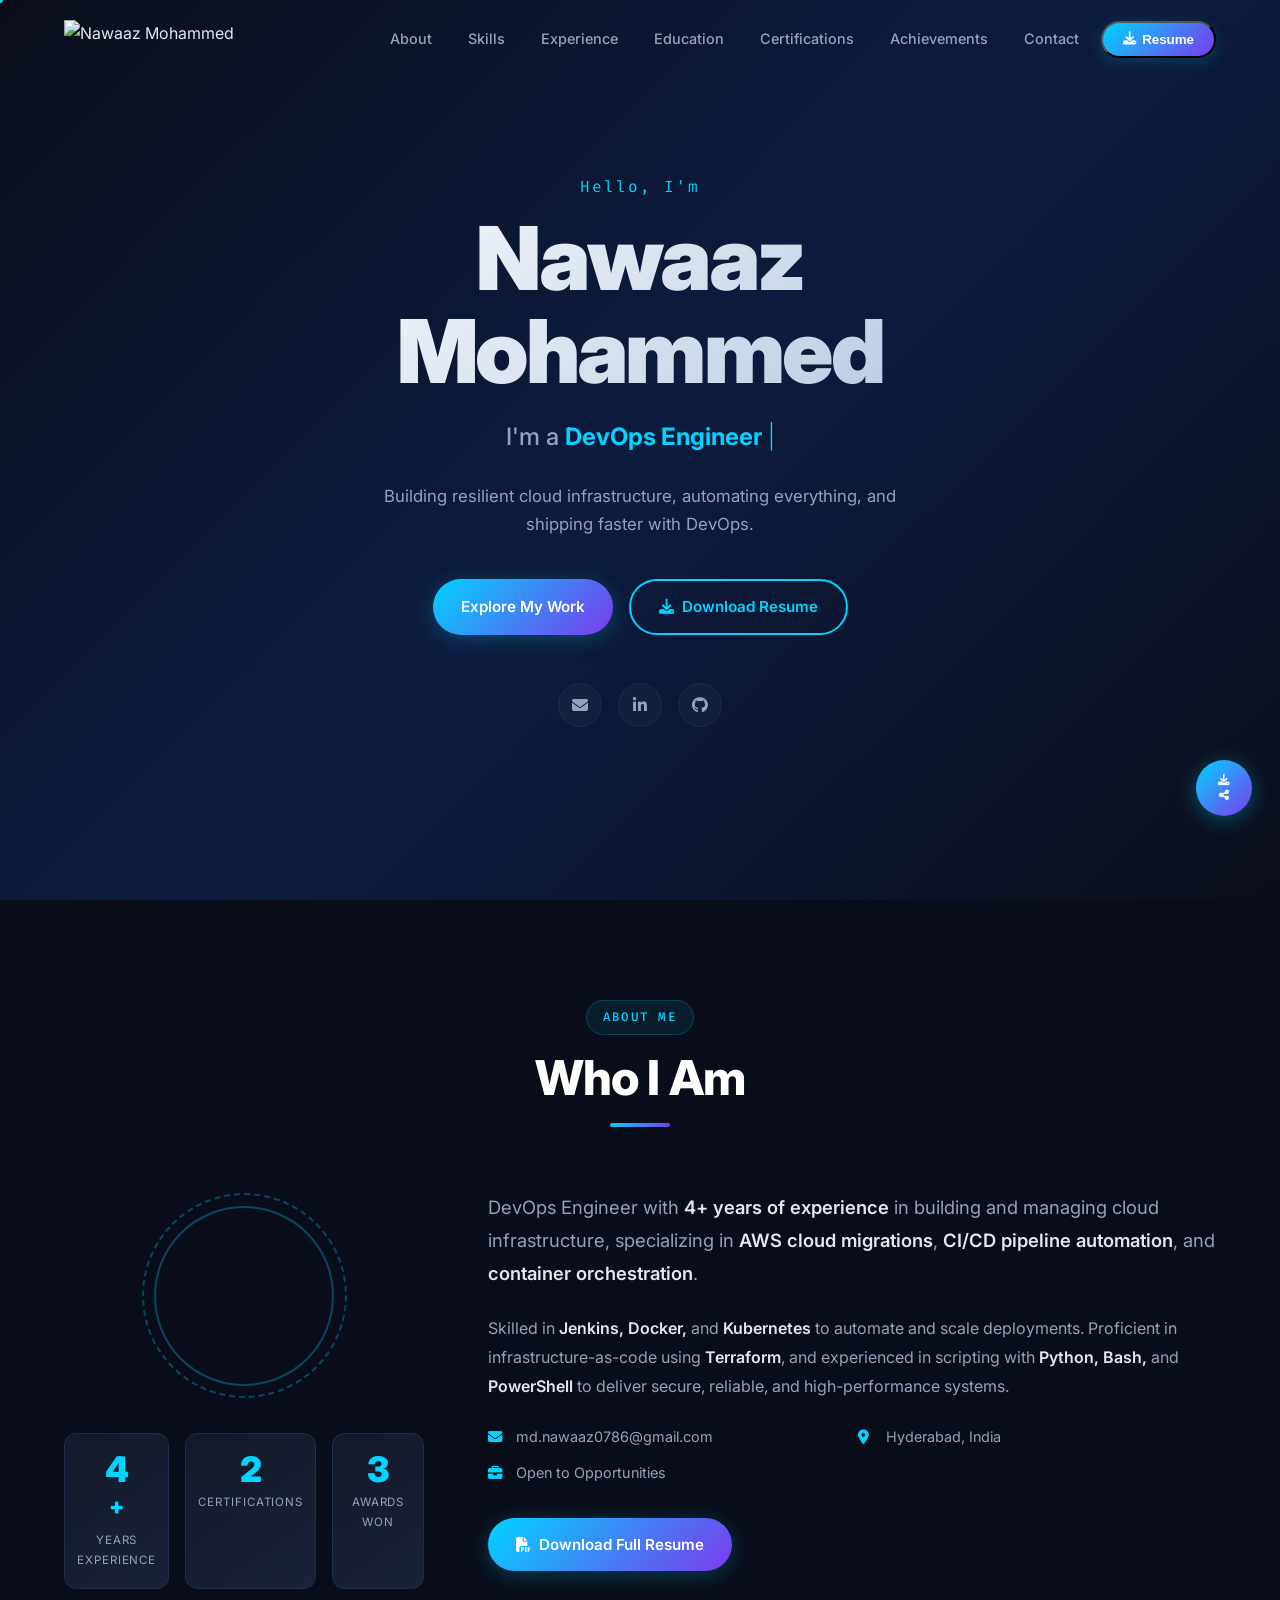
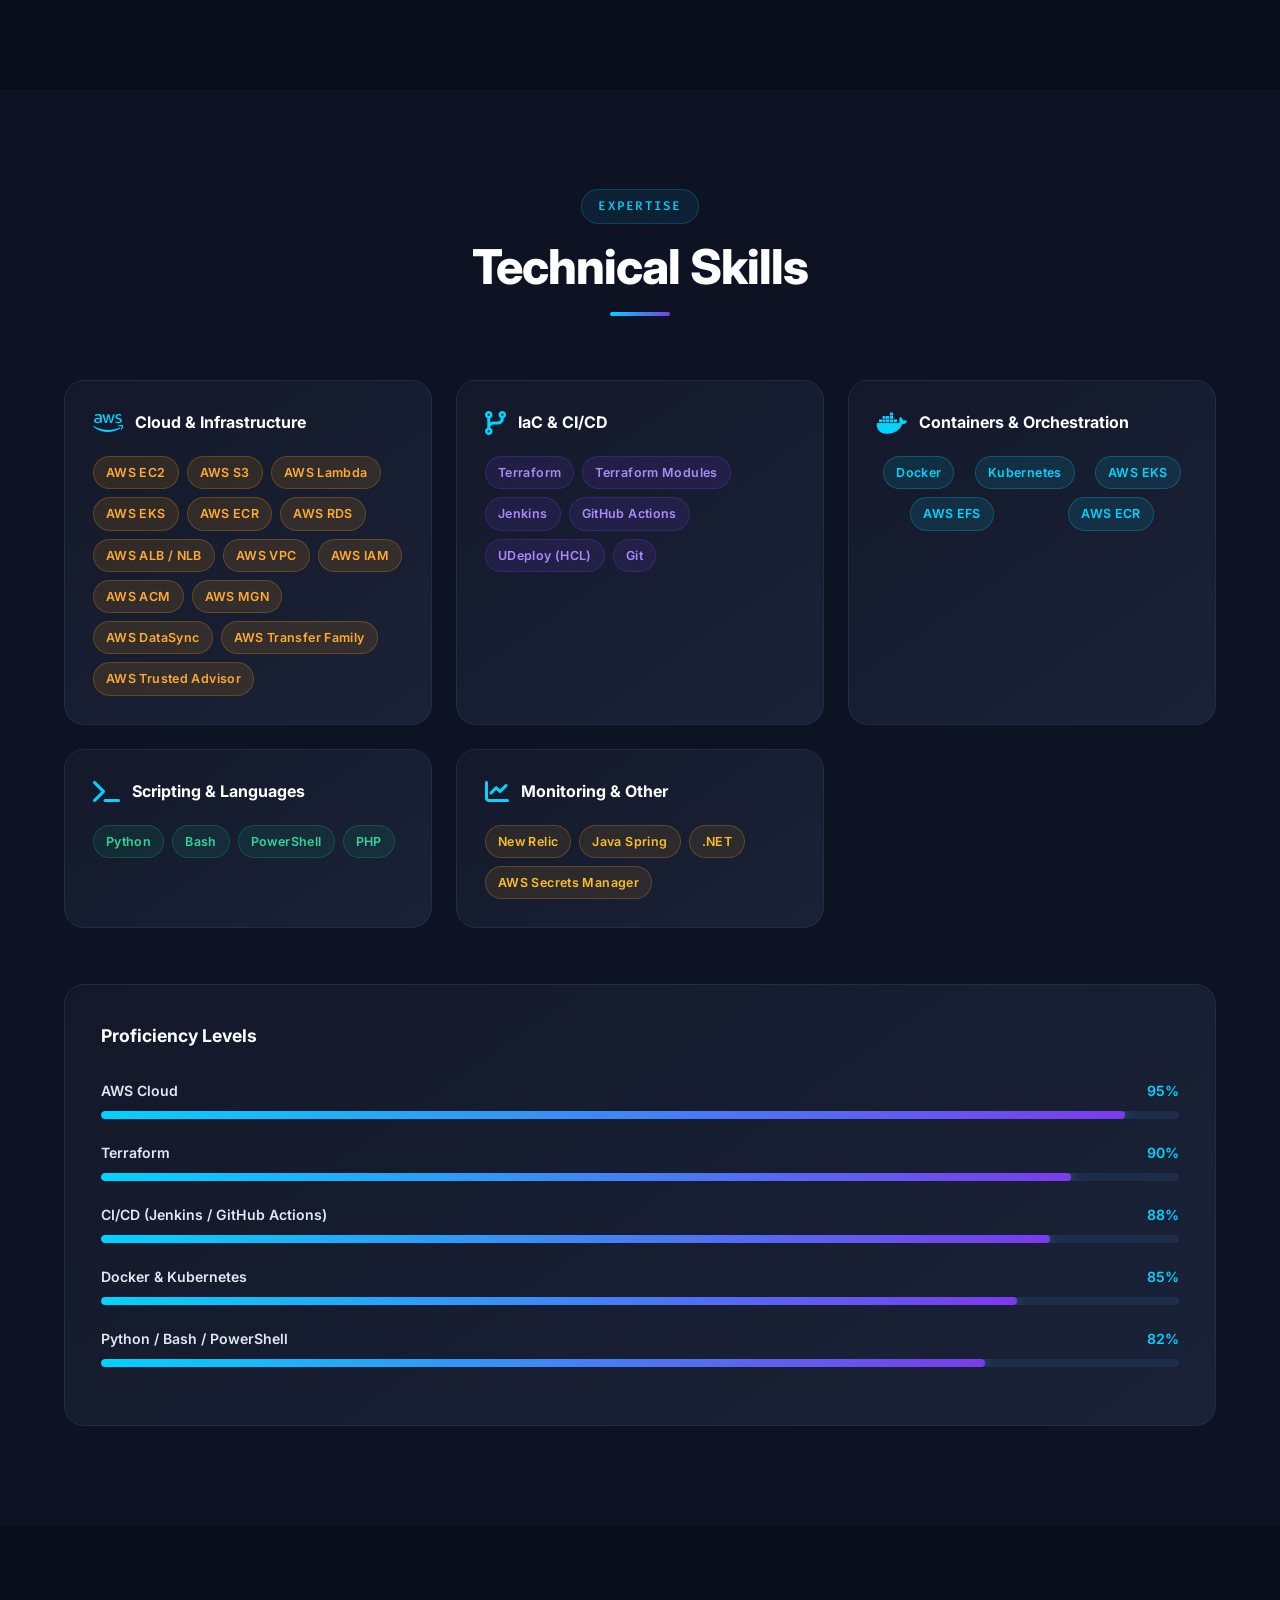
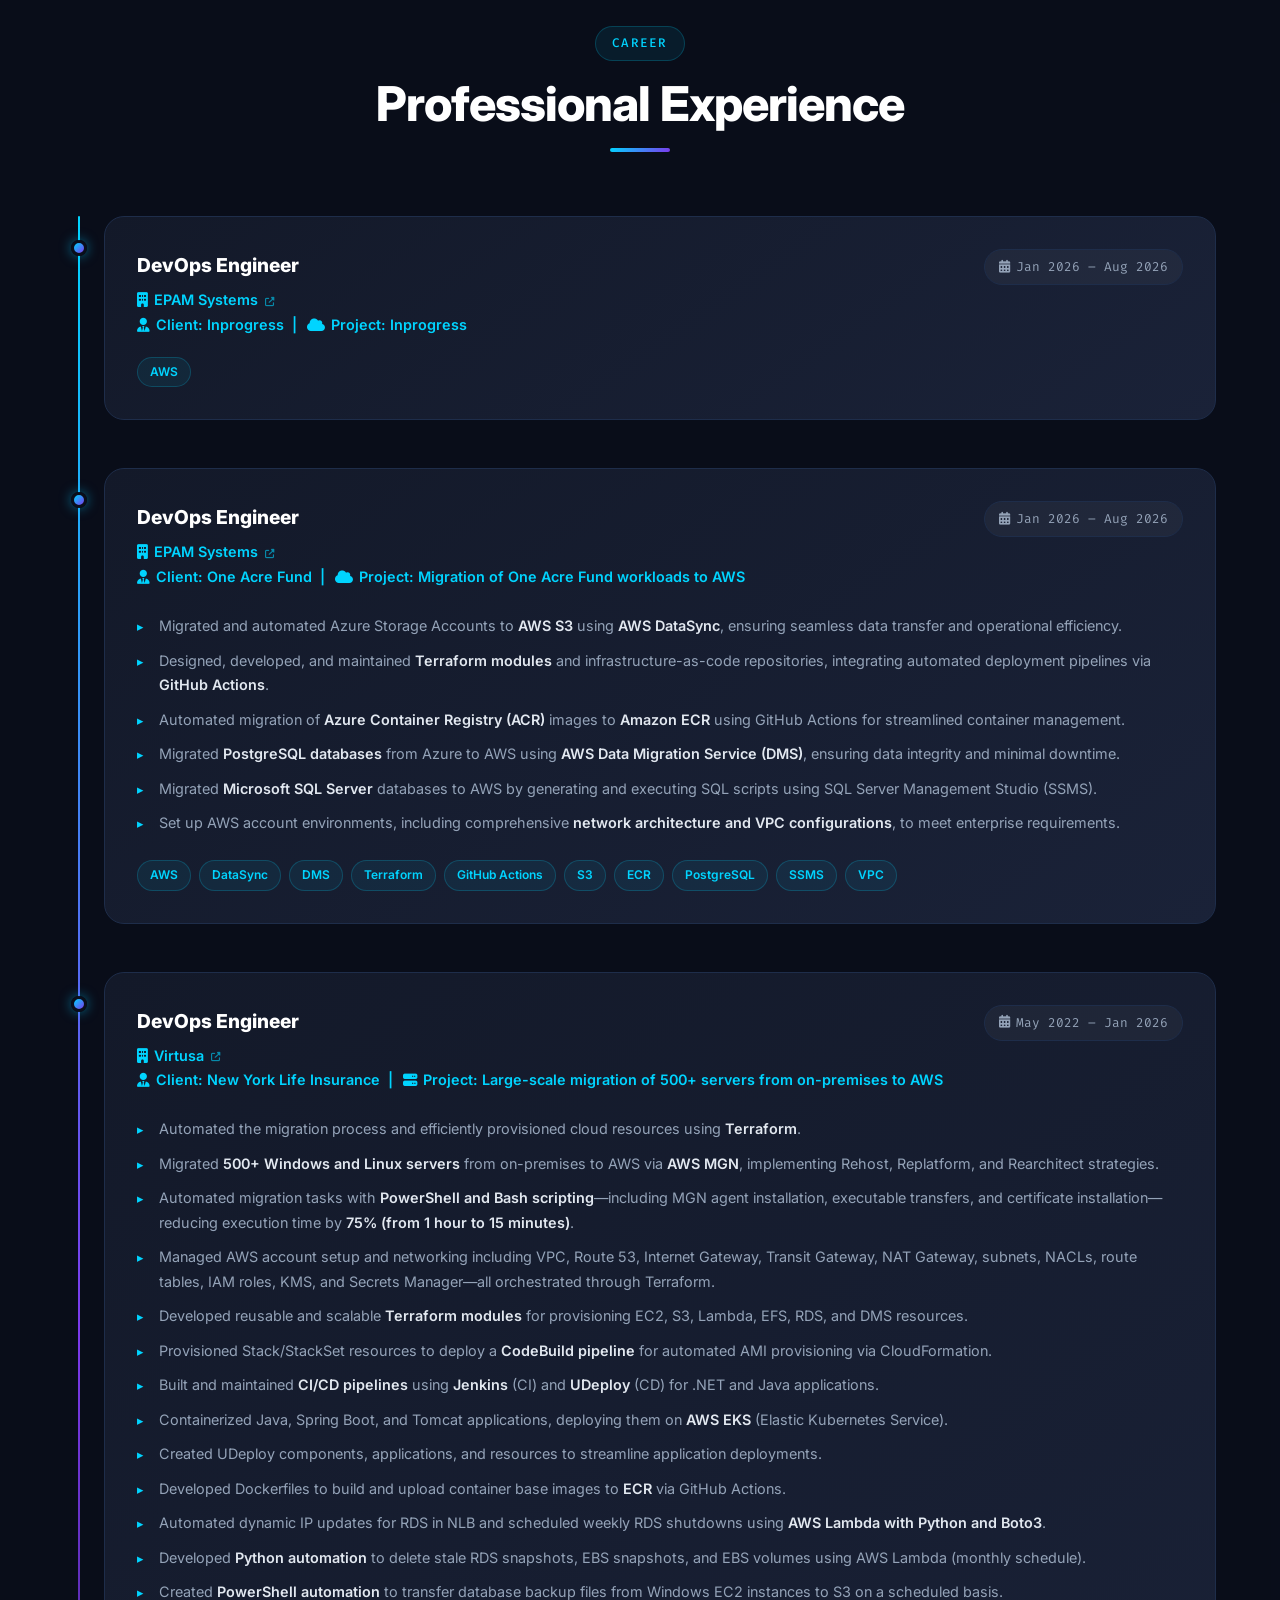
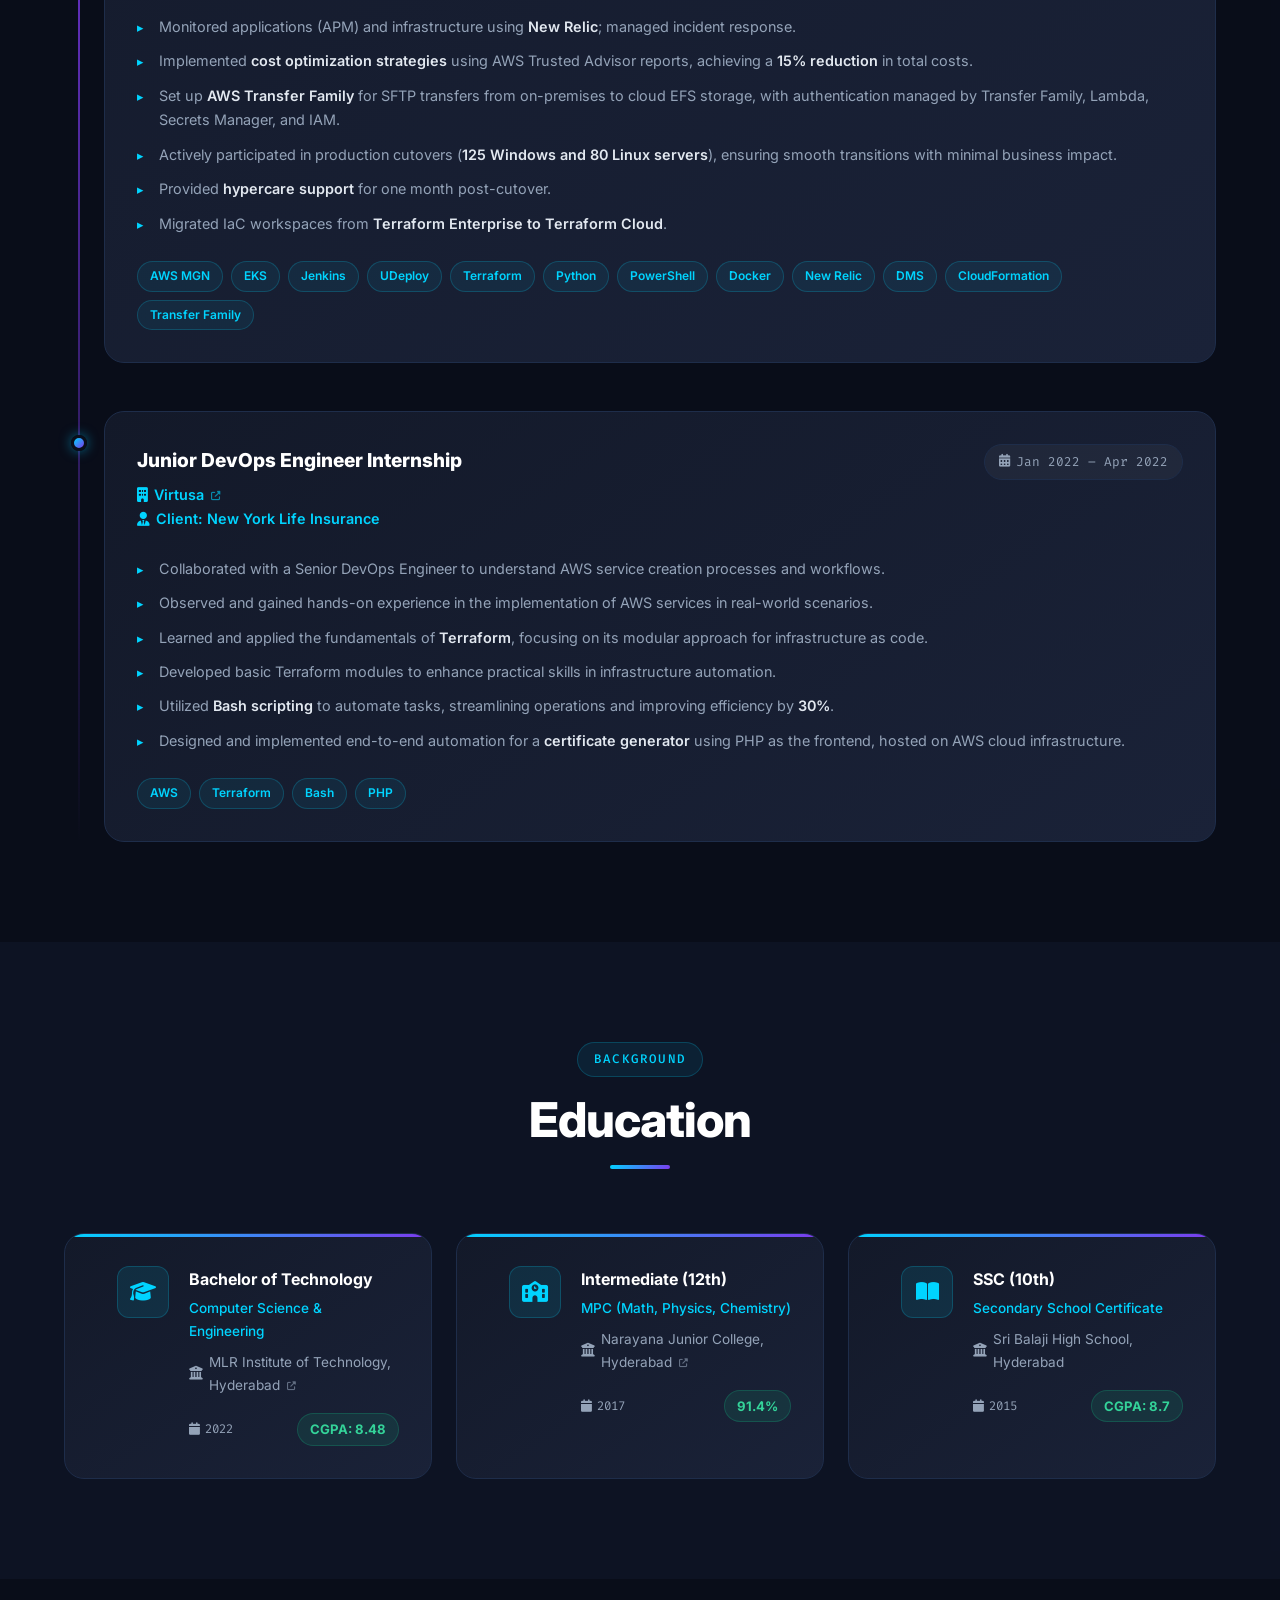
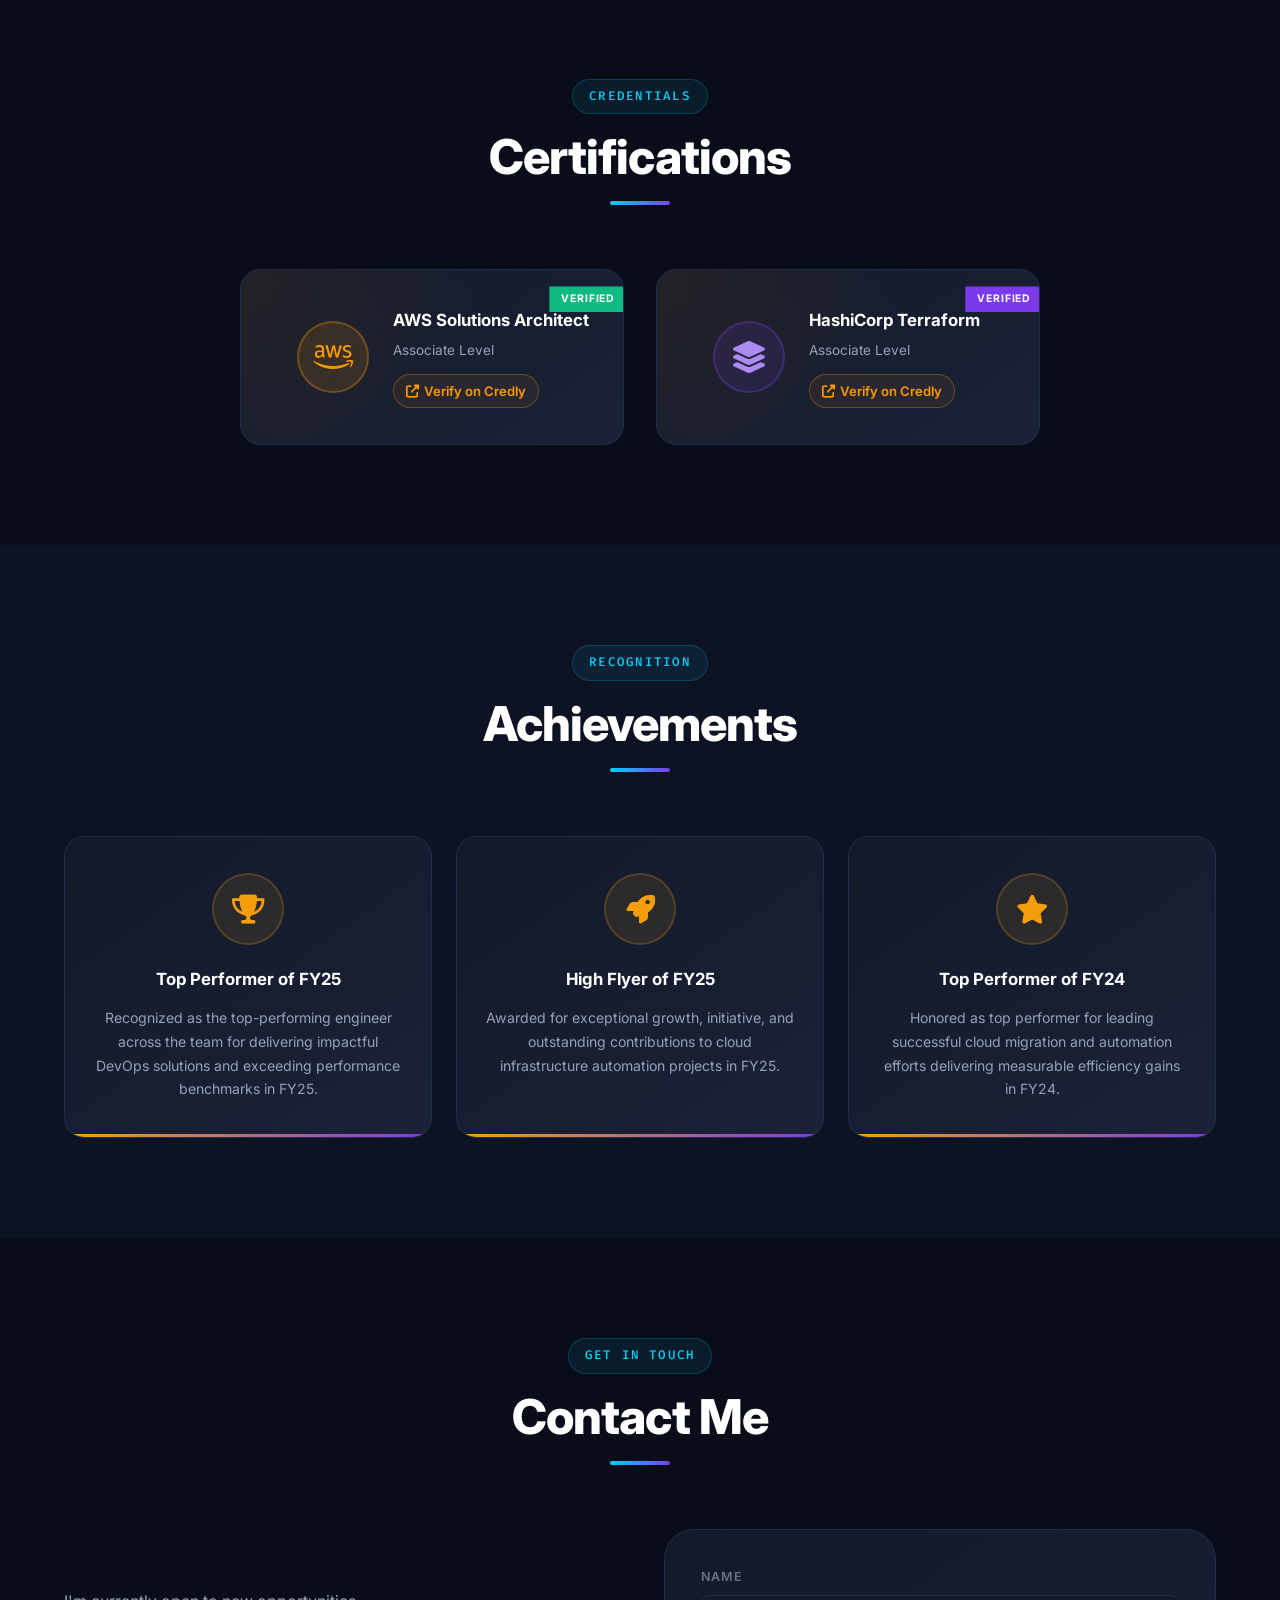
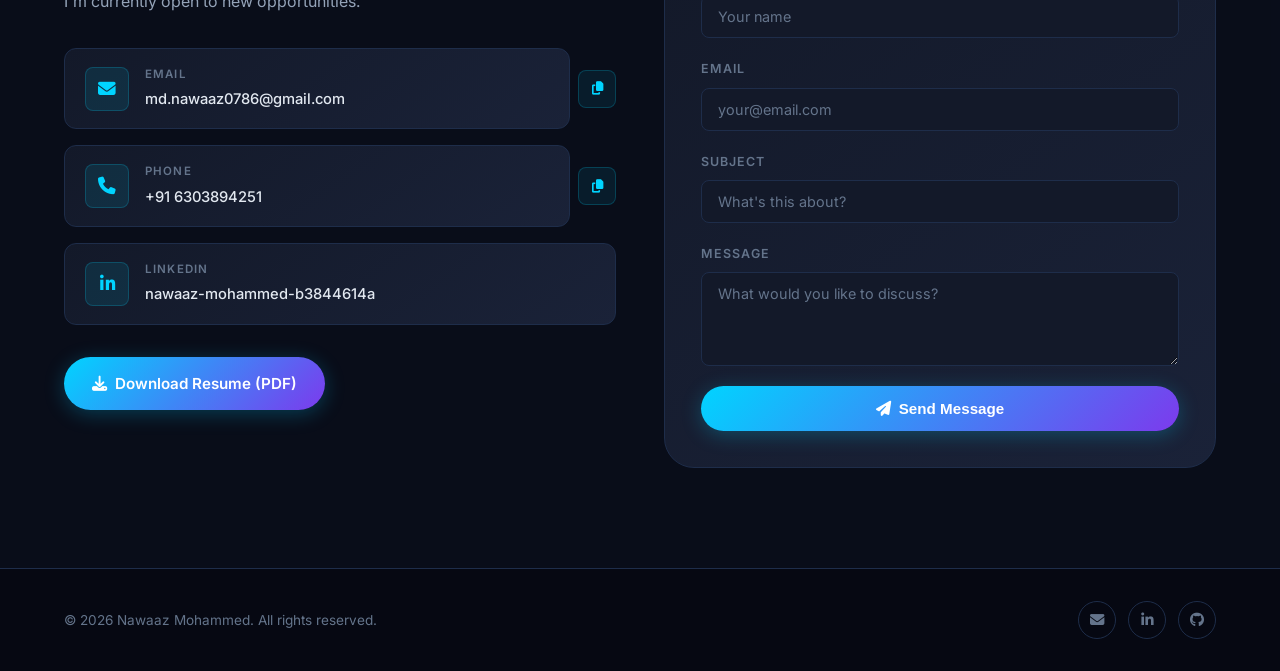
==== commit d398acd3: "Add professional experience details for EPAM" ====
--- a/index.html
+++ b/index.html
@@ -292,6 +292,27 @@
       </div>
       <div class="timeline">
 
+
+        <!-- EPAM -->
+        <div class="timeline-item" data-aos>
+          <div class="timeline-dot"></div>
+          <div class="timeline-content">
+            <div class="tl-header">
+              <div>
+                <h3 class="tl-role">DevOps Engineer</h3>
+                <p class="tl-company"><i class="fas fa-building"></i> <a href="https://www.epam.com" target="_blank" rel="noopener noreferrer">EPAM Systems <i class="fas fa-external-link-alt ext-link-icon"></i></a></p>
+                <p class="tl-company"><i class="fas fa-user-tie"></i> Client: Inprogress &nbsp;|&nbsp; <i class="fas fa-cloud"></i> Project: Inprogress</p>
+              </div>
+              <span class="tl-date"><i class="fas fa-calendar-alt"></i> Jan 2026 – Aug 2026</span>
+            </div>
+            <ul class="tl-list">
+            </ul>
+            <div class="tl-tags">
+              <span>AWS</span>
+            </div>
+          </div>
+        </div>
+
         <!-- EPAM -->
         <div class="timeline-item" data-aos>
           <div class="timeline-dot"></div>
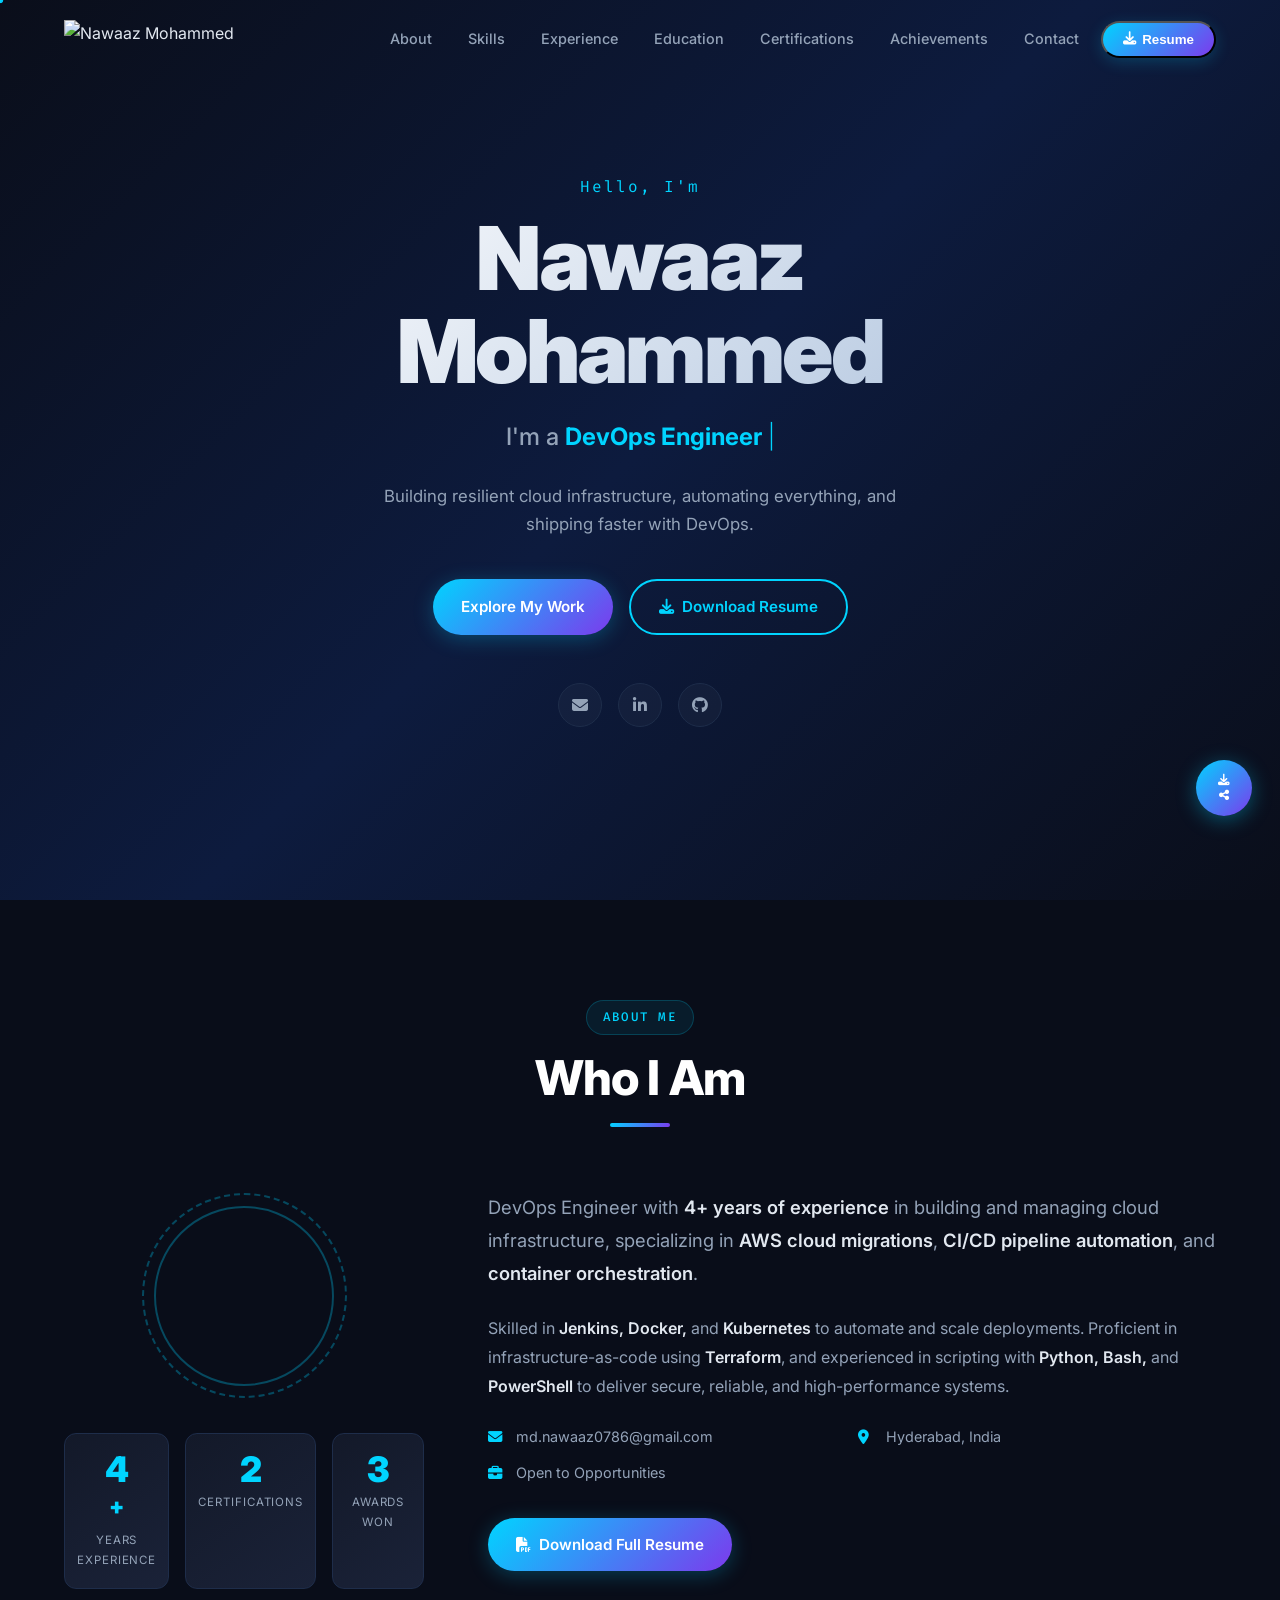
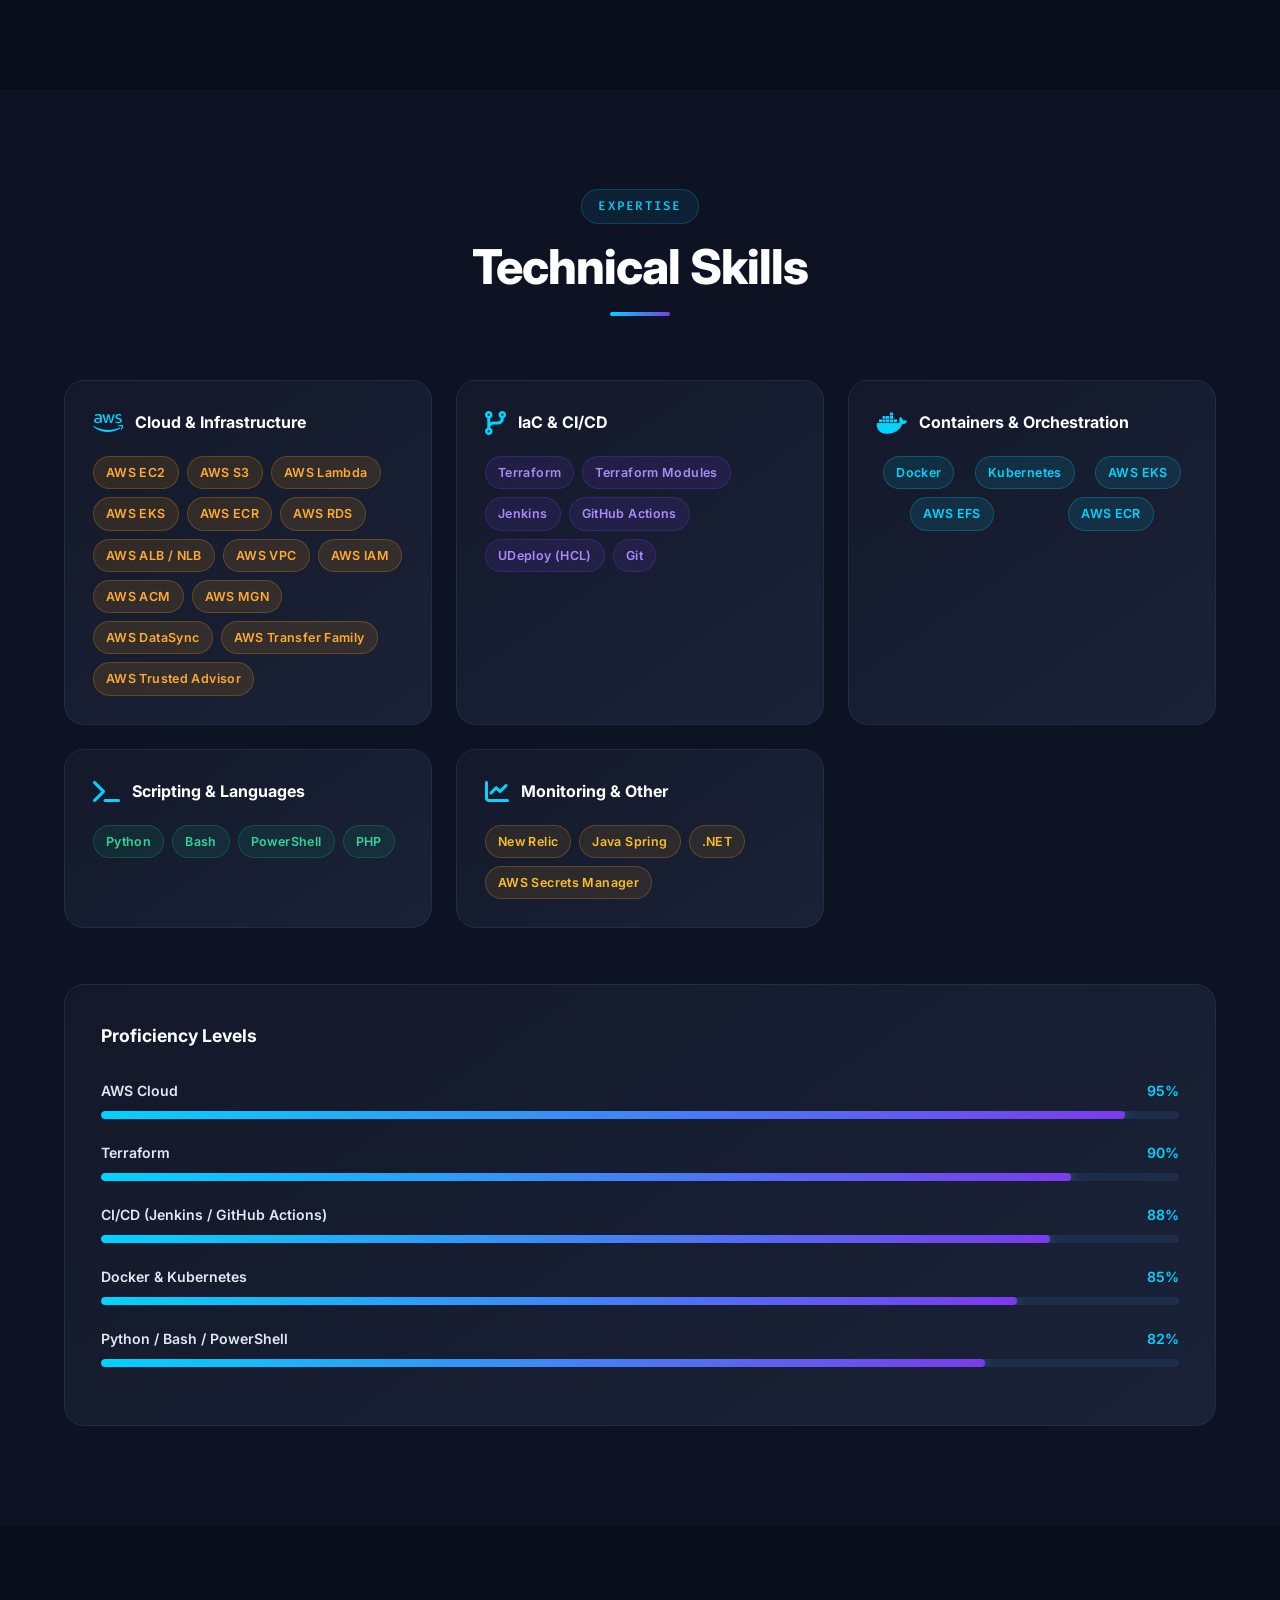
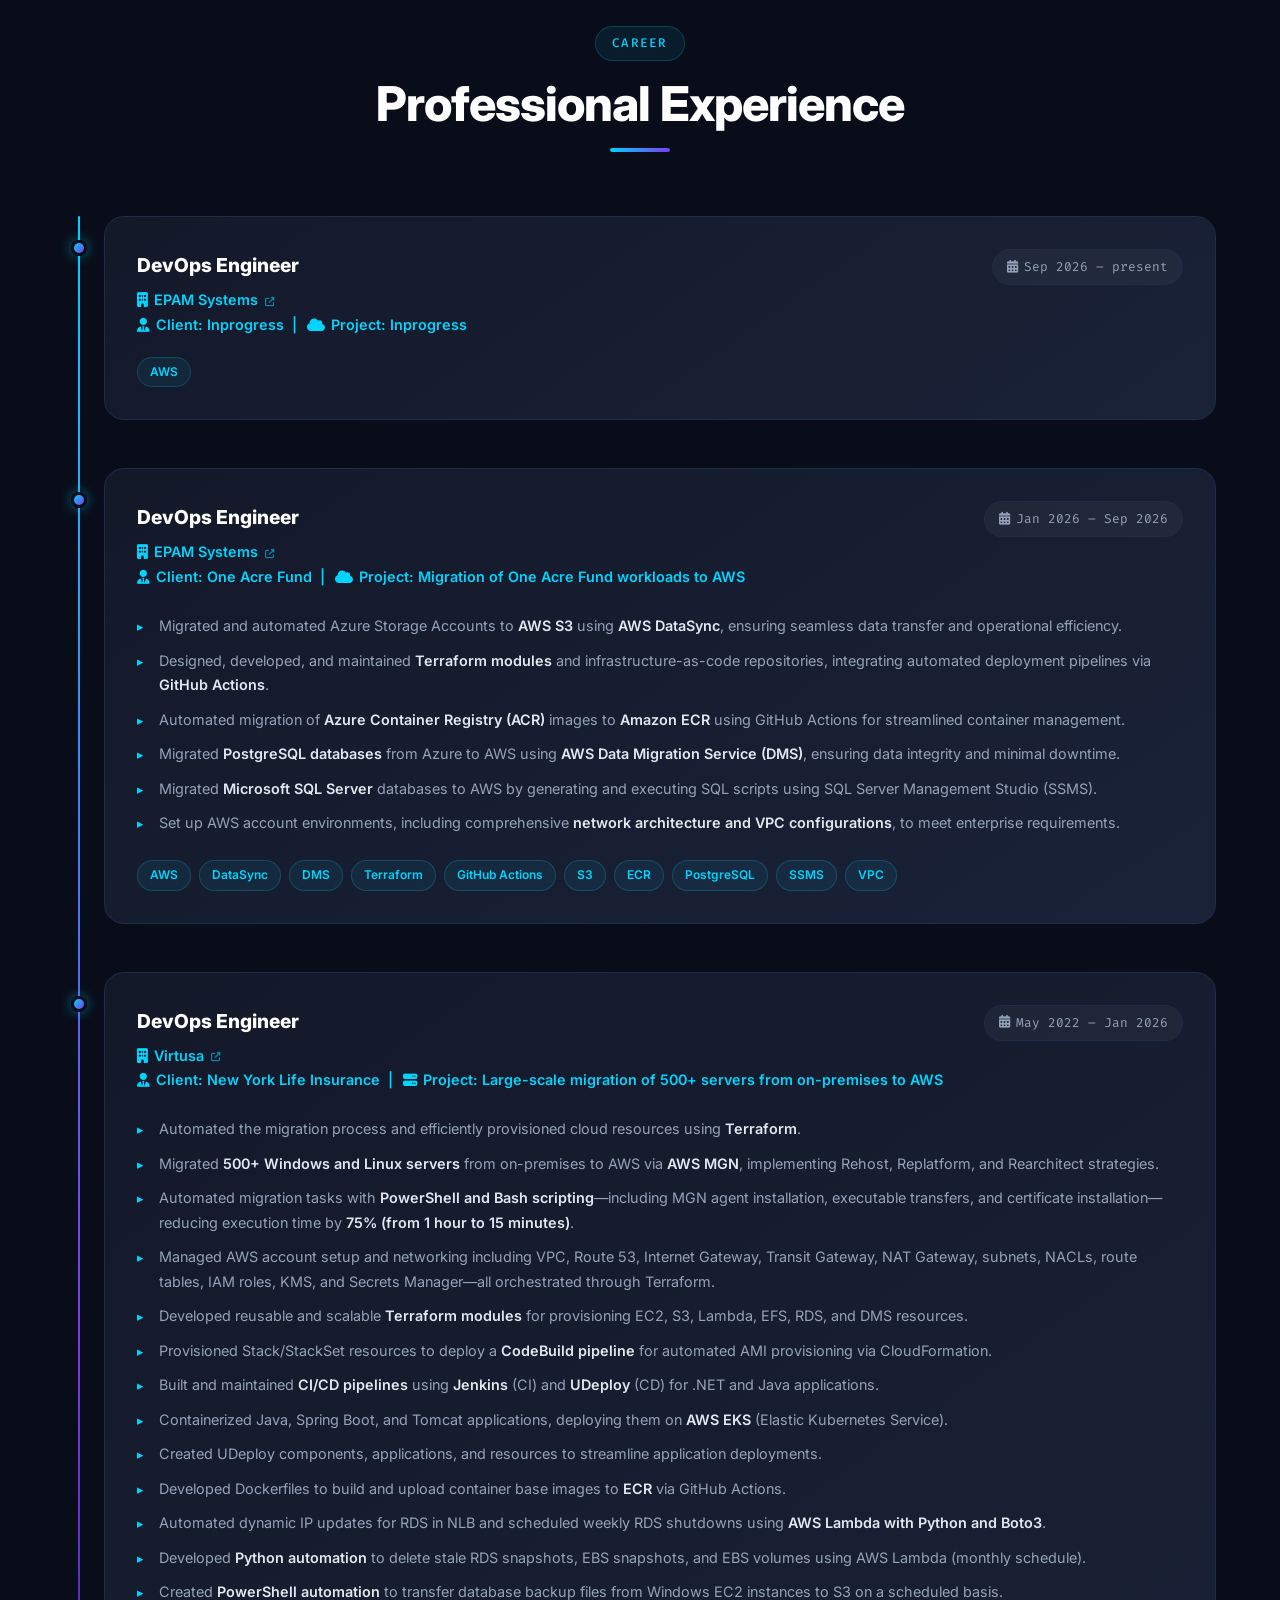
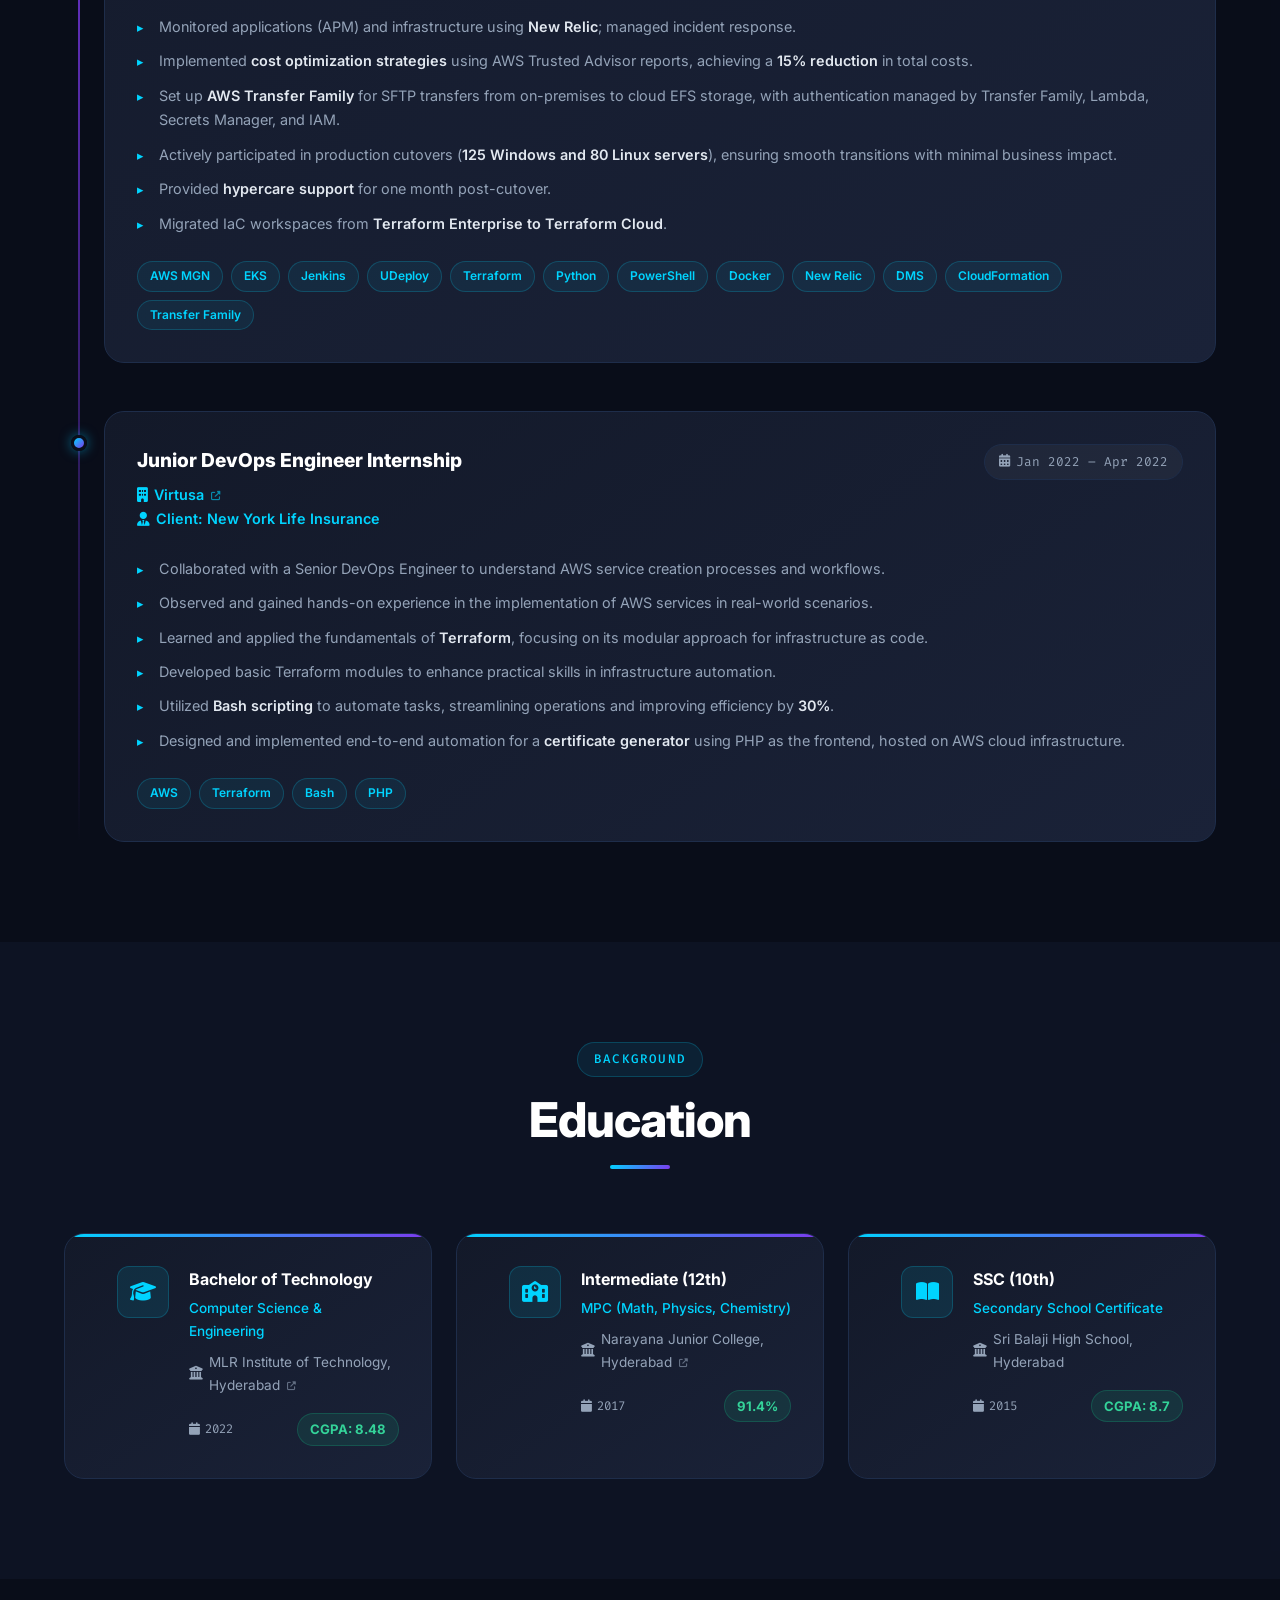
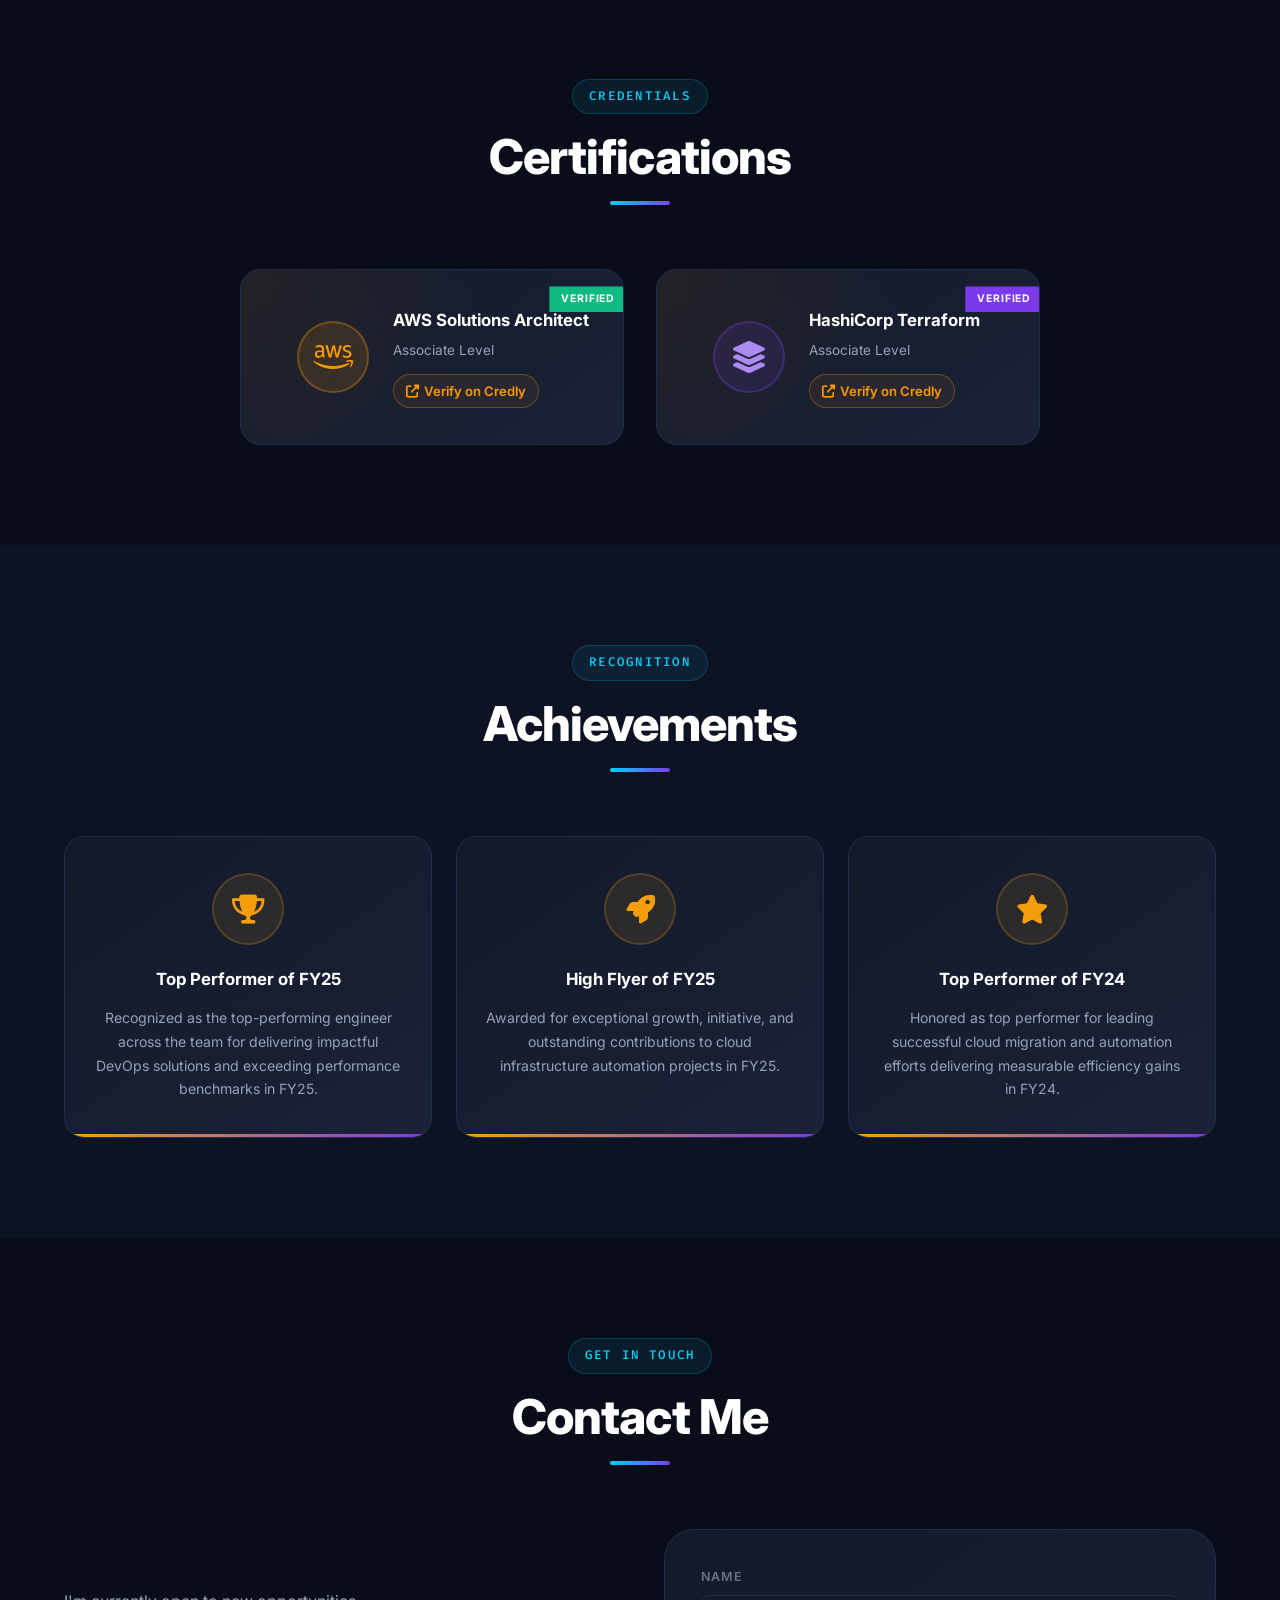
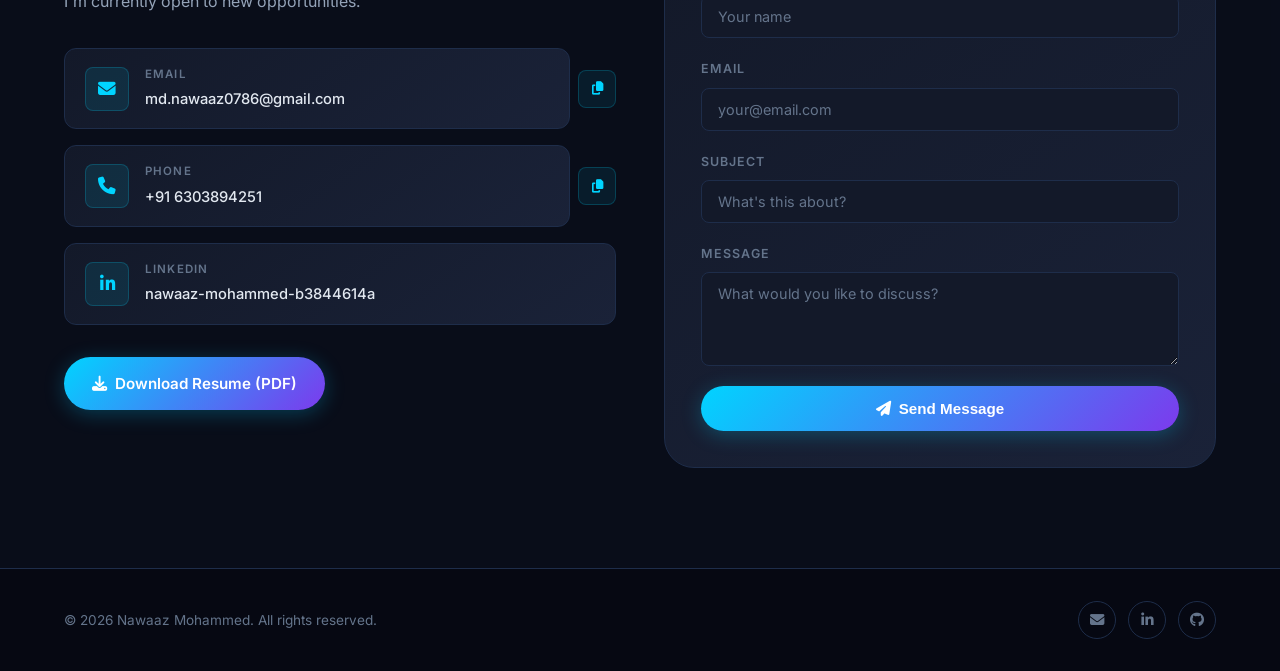
==== commit bf98b95e: "Update project dates in index.html" ====
--- a/index.html
+++ b/index.html
@@ -303,7 +303,7 @@
                 <p class="tl-company"><i class="fas fa-building"></i> <a href="https://www.epam.com" target="_blank" rel="noopener noreferrer">EPAM Systems <i class="fas fa-external-link-alt ext-link-icon"></i></a></p>
                 <p class="tl-company"><i class="fas fa-user-tie"></i> Client: Inprogress &nbsp;|&nbsp; <i class="fas fa-cloud"></i> Project: Inprogress</p>
               </div>
-              <span class="tl-date"><i class="fas fa-calendar-alt"></i> Jan 2026 – Aug 2026</span>
+              <span class="tl-date"><i class="fas fa-calendar-alt"></i> Sep 2026 – present</span>
             </div>
             <ul class="tl-list">
             </ul>
@@ -323,7 +323,7 @@
                 <p class="tl-company"><i class="fas fa-building"></i> <a href="https://www.epam.com" target="_blank" rel="noopener noreferrer">EPAM Systems <i class="fas fa-external-link-alt ext-link-icon"></i></a></p>
                 <p class="tl-company"><i class="fas fa-user-tie"></i> Client: One Acre Fund &nbsp;|&nbsp; <i class="fas fa-cloud"></i> Project: Migration of One Acre Fund workloads to AWS</p>
               </div>
-              <span class="tl-date"><i class="fas fa-calendar-alt"></i> Jan 2026 – Aug 2026</span>
+              <span class="tl-date"><i class="fas fa-calendar-alt"></i> Jan 2026 – Sep 2026</span>
             </div>
             <ul class="tl-list">
               <li>Migrated and automated Azure Storage Accounts to <strong>AWS S3</strong> using <strong>AWS DataSync</strong>, ensuring seamless data transfer and operational efficiency.</li>
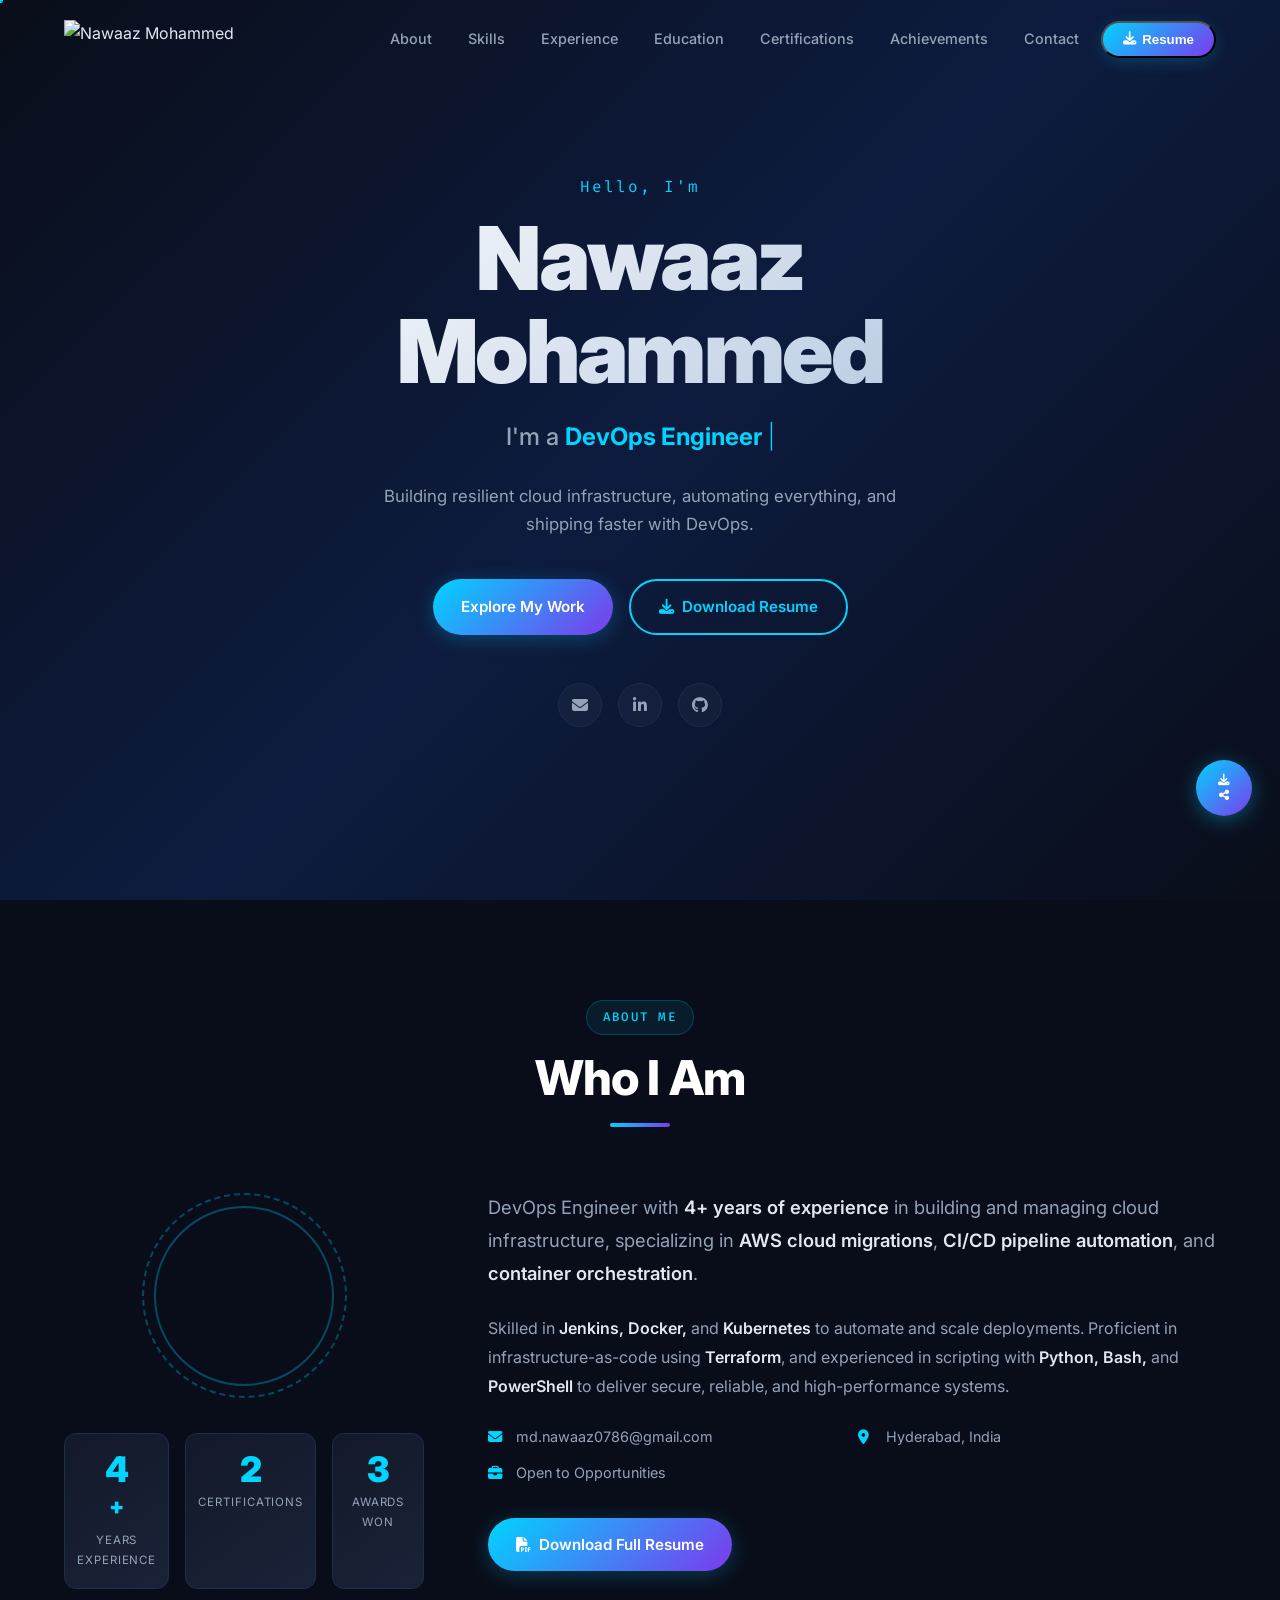
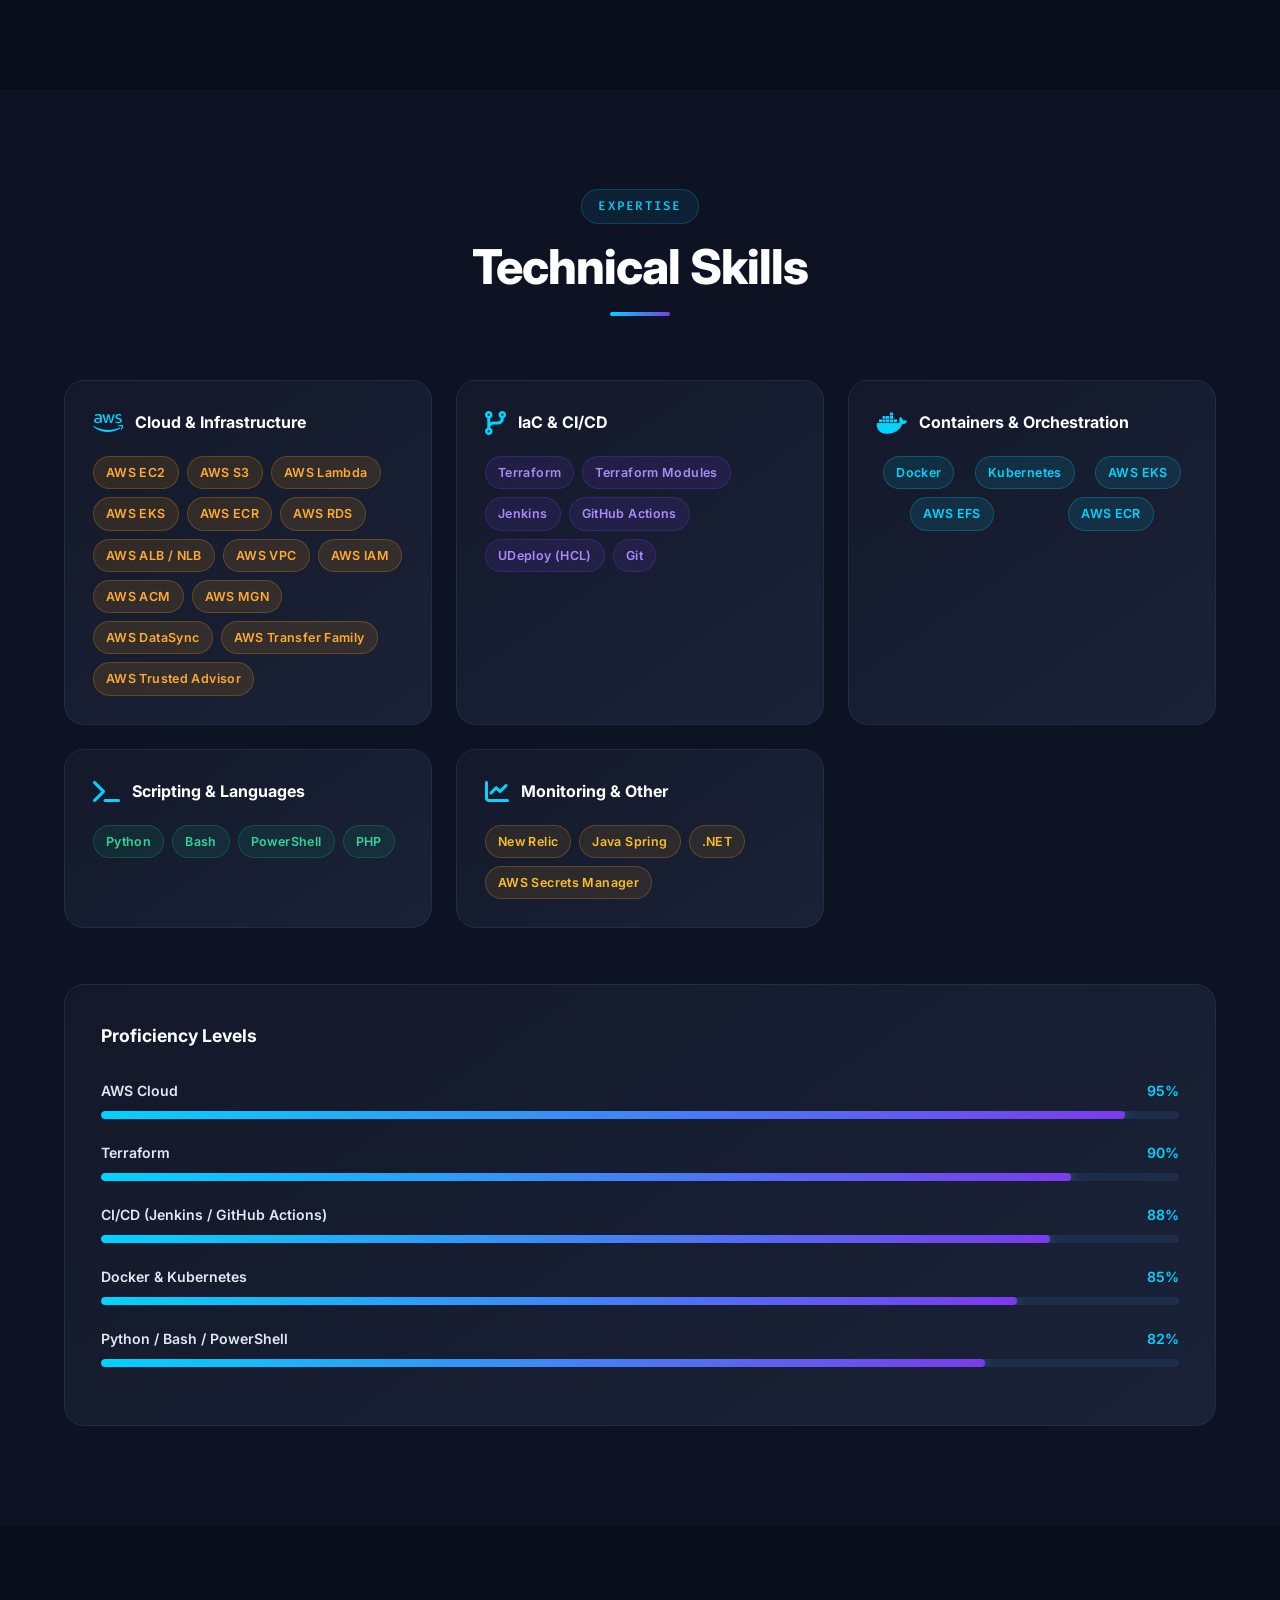
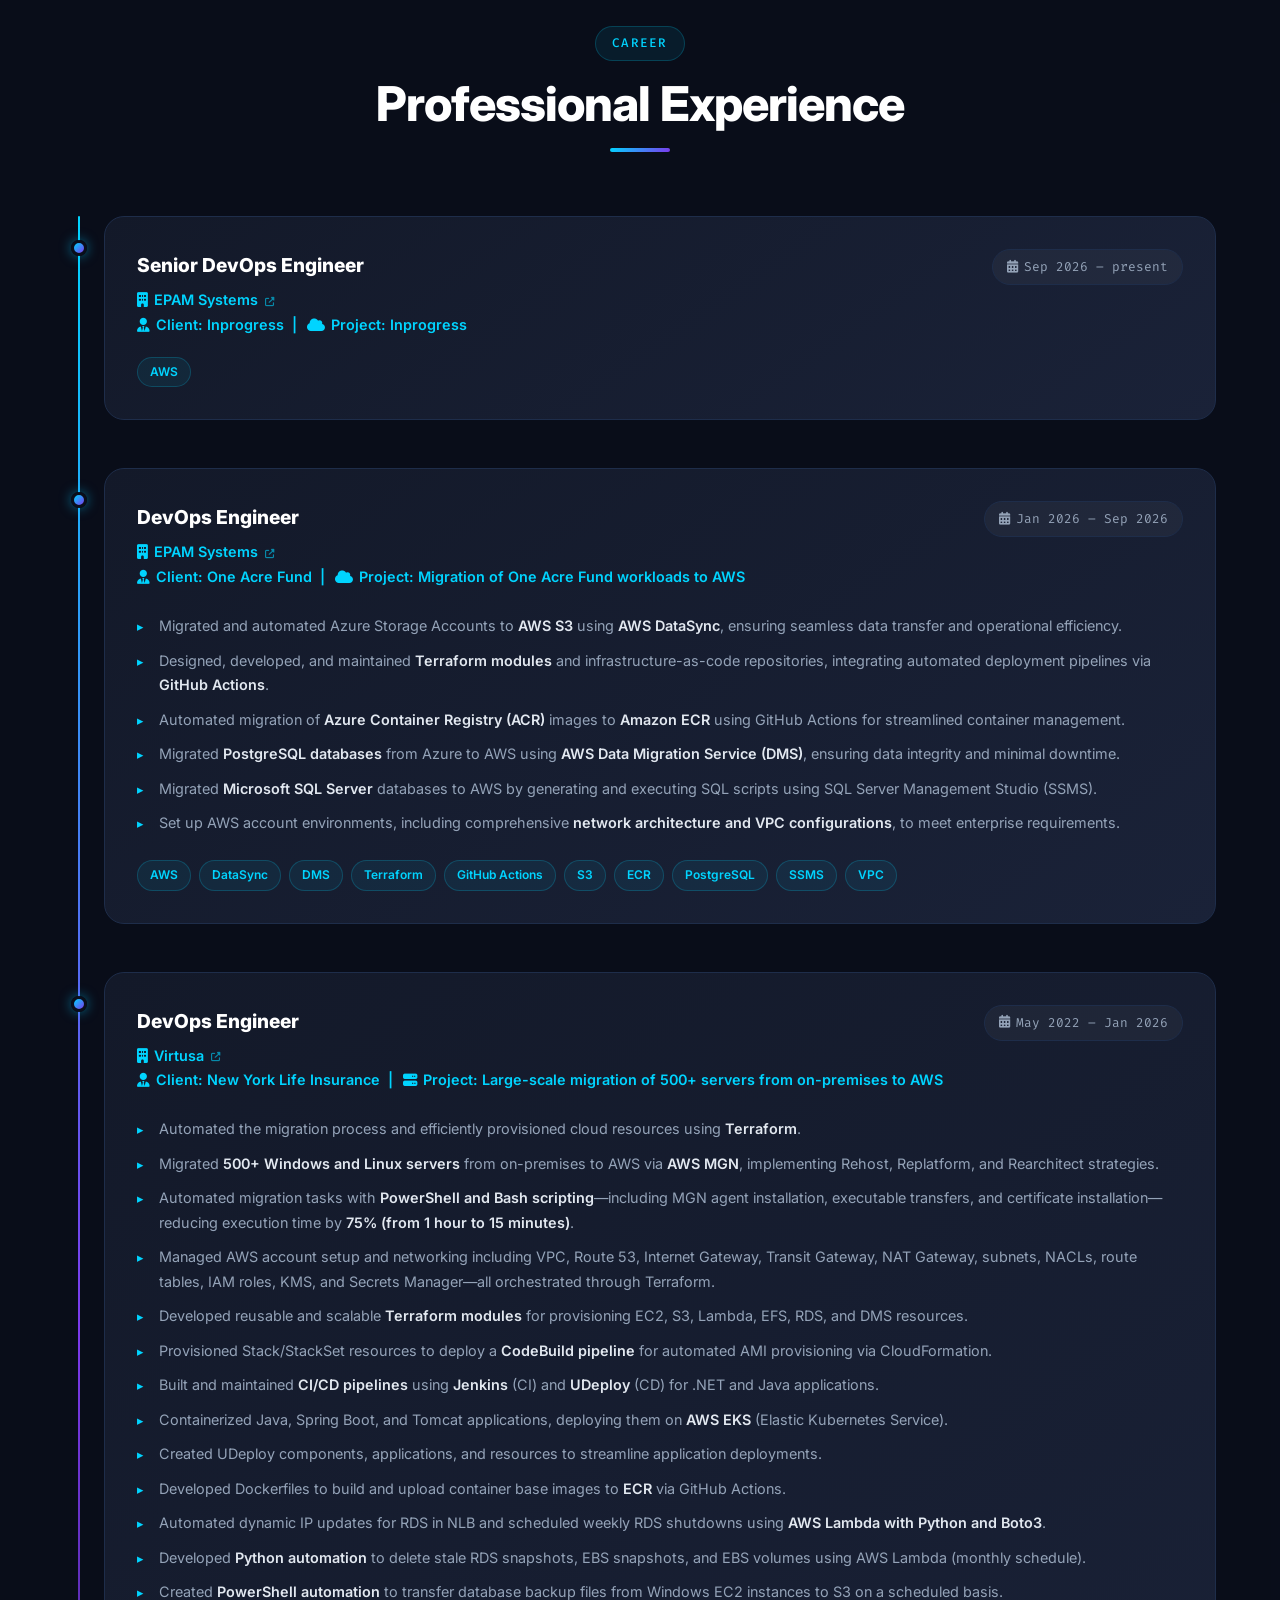
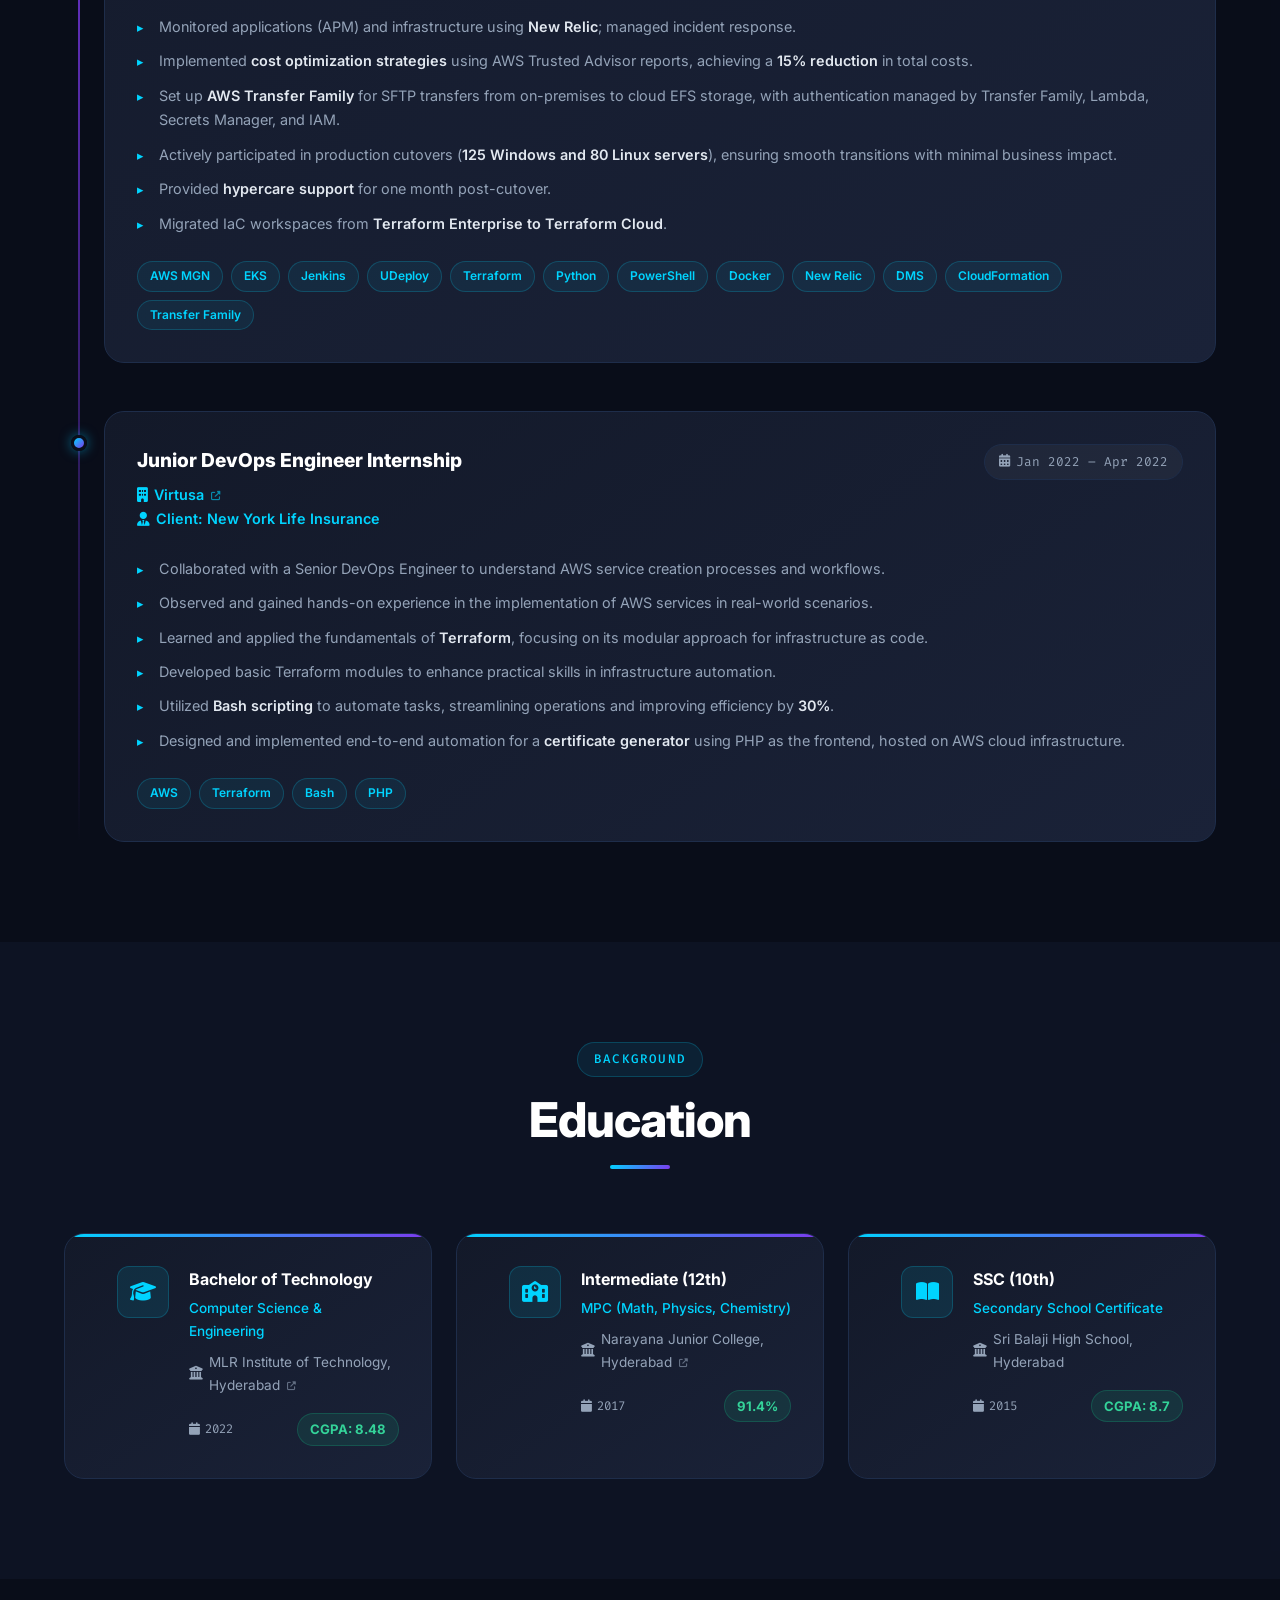
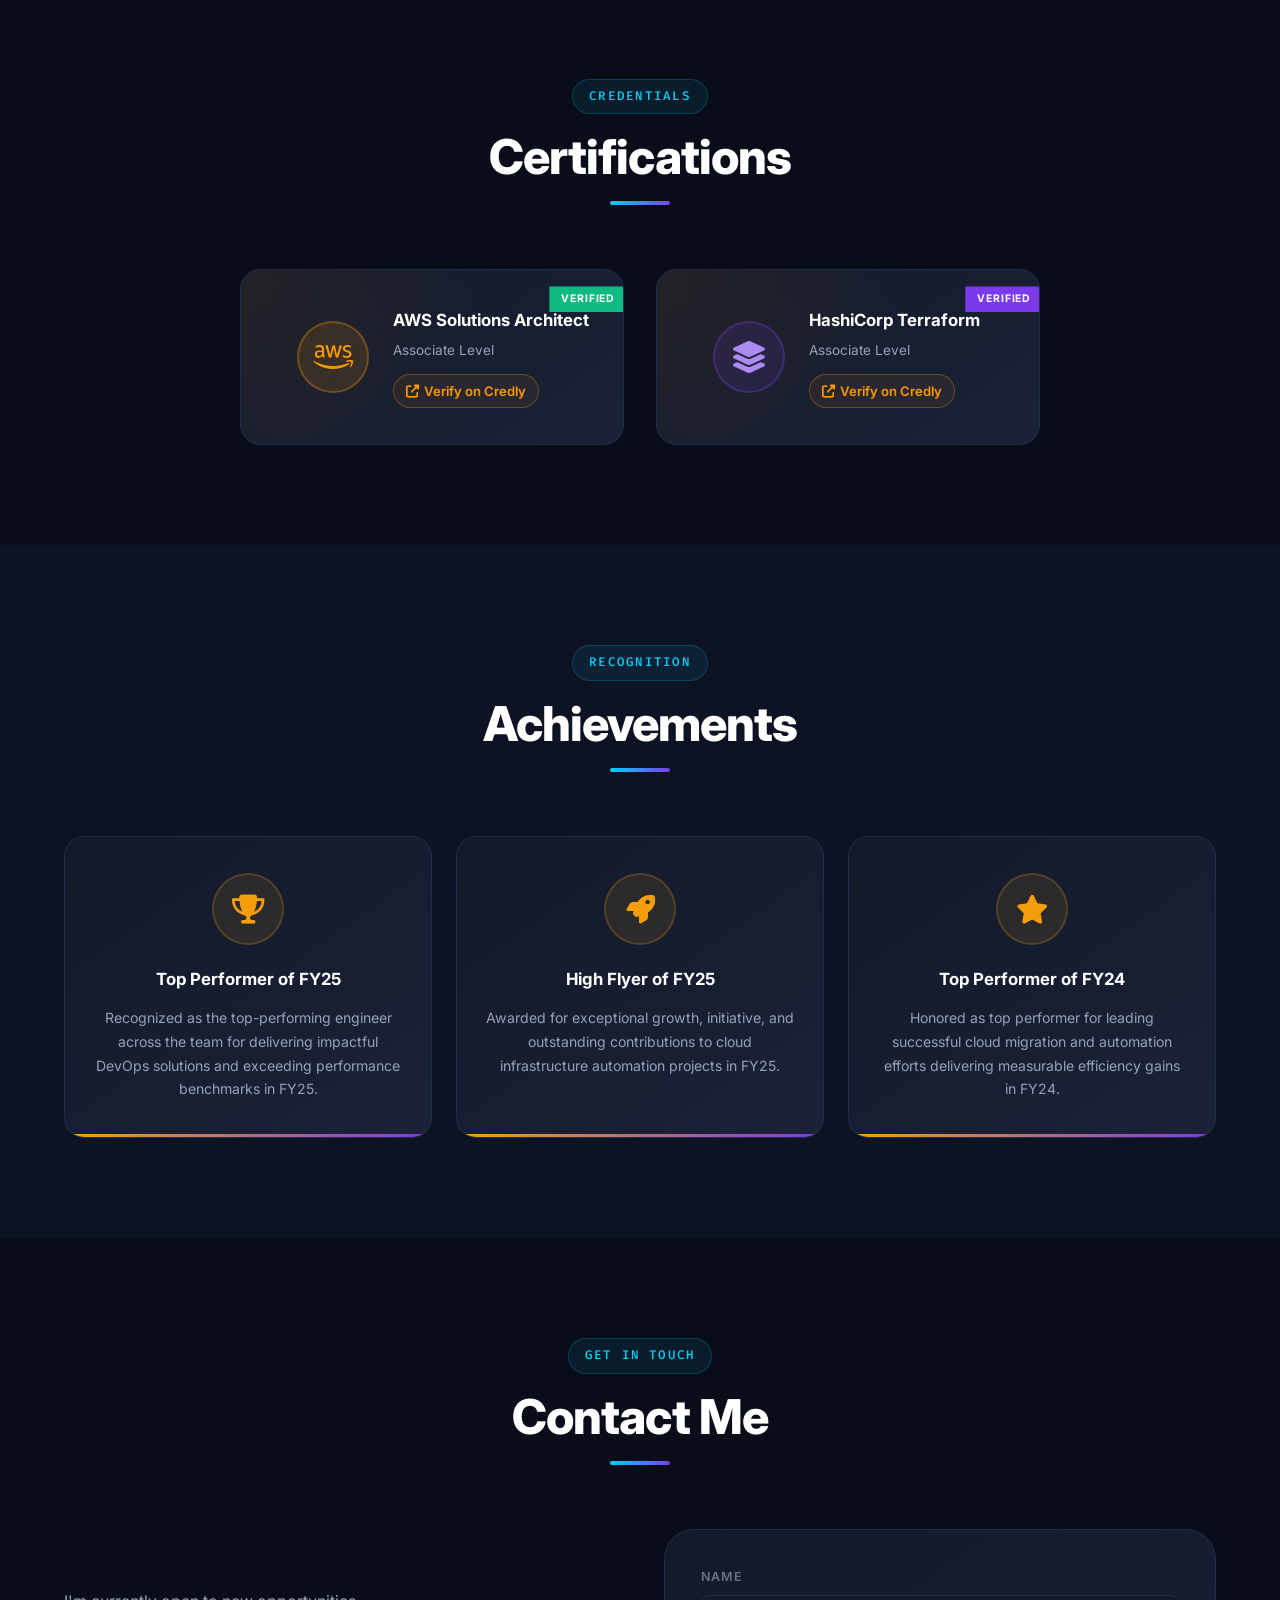
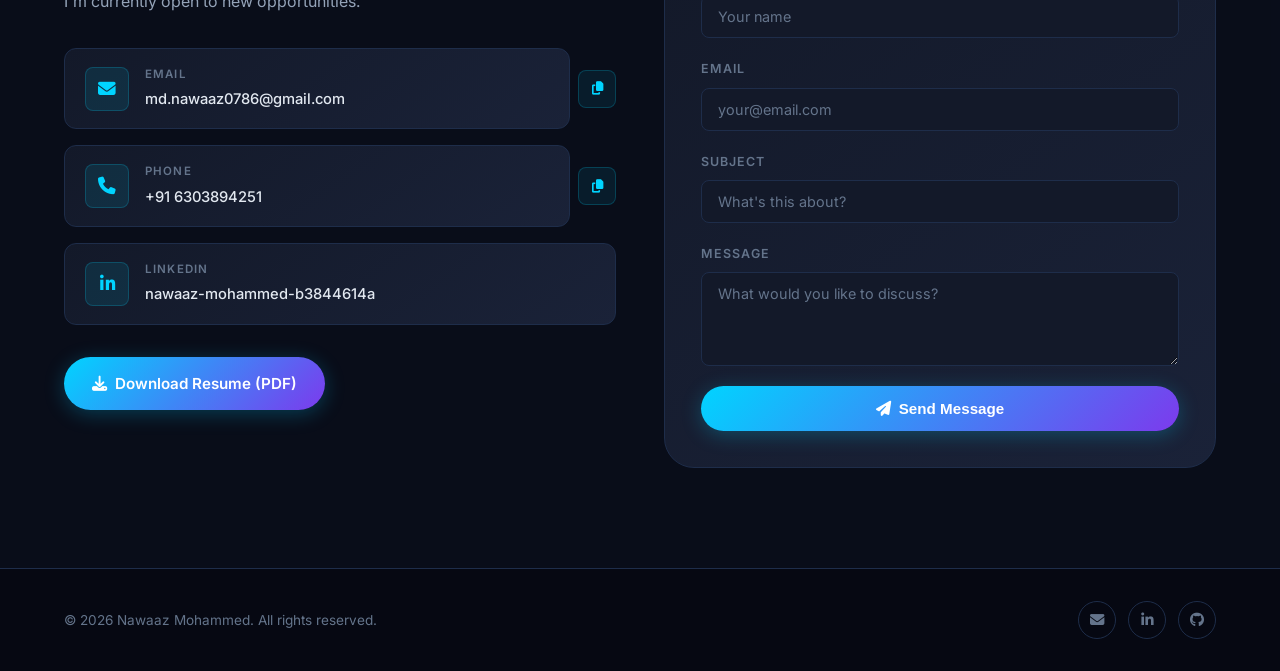
==== commit db5d6692: "Update job title to Senior DevOps Engineer" ====
--- a/index.html
+++ b/index.html
@@ -299,7 +299,7 @@
           <div class="timeline-content">
             <div class="tl-header">
               <div>
-                <h3 class="tl-role">DevOps Engineer</h3>
+                <h3 class="tl-role">Senior DevOps Engineer</h3>
                 <p class="tl-company"><i class="fas fa-building"></i> <a href="https://www.epam.com" target="_blank" rel="noopener noreferrer">EPAM Systems <i class="fas fa-external-link-alt ext-link-icon"></i></a></p>
                 <p class="tl-company"><i class="fas fa-user-tie"></i> Client: Inprogress &nbsp;|&nbsp; <i class="fas fa-cloud"></i> Project: Inprogress</p>
               </div>
